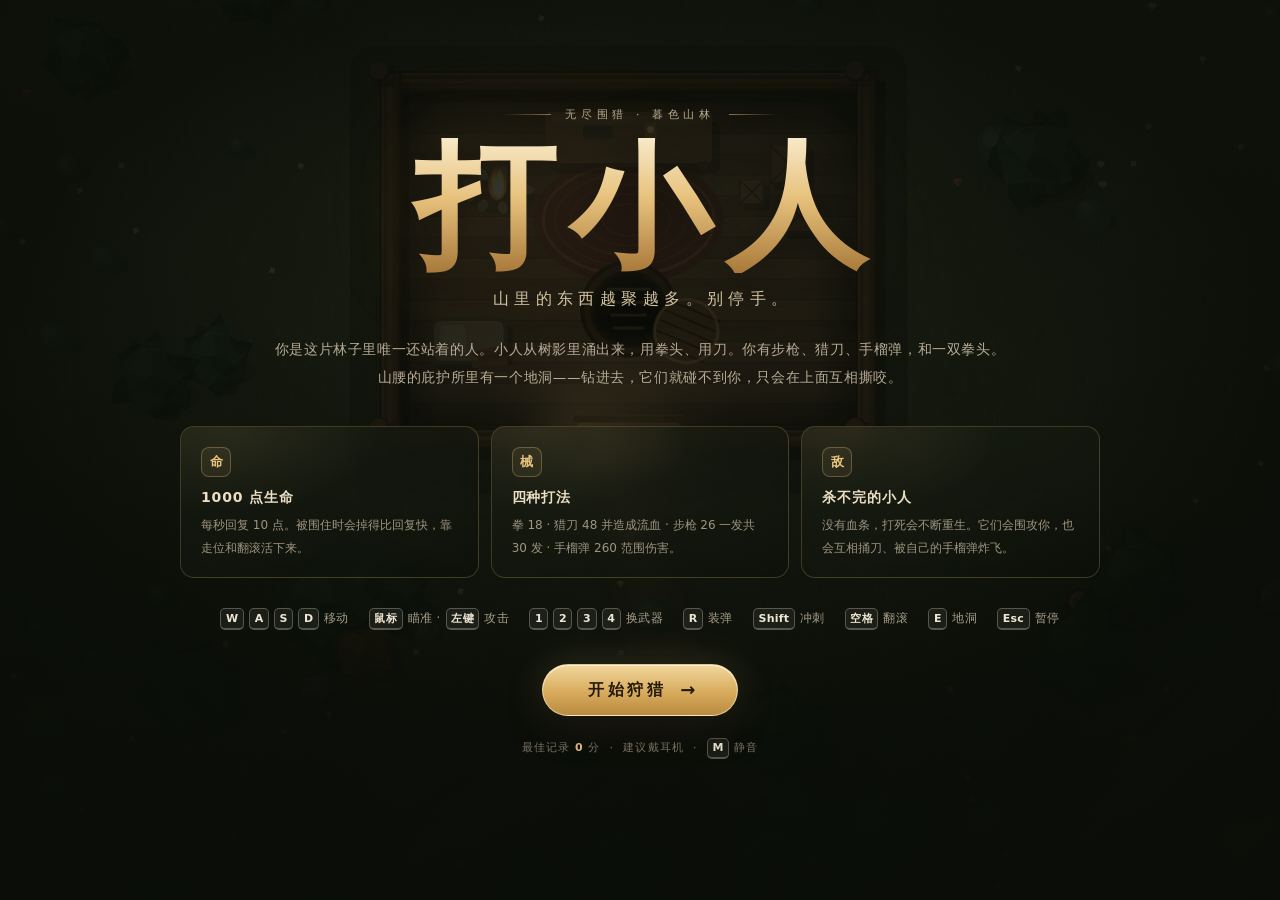
==== index.html @ f86cc83e "打小人 · 暮色山林：单文件无尽生存小游戏" ====
<!DOCTYPE html>
<html lang="zh-CN">
<head>
<meta charset="utf-8">
<meta name="viewport" content="width=device-width, initial-scale=1, maximum-scale=1, user-scalable=no, viewport-fit=cover">
<meta name="theme-color" content="#0c0f09">
<meta name="description" content="无尽围猎小游戏：在暮色山林里用拳头、猎刀、步枪和手榴弹打退不断重生的小人，躲进庇护所地洞避开攻击。">
<link rel="icon" href="data:image/svg+xml,%3Csvg xmlns='http://www.w3.org/2000/svg' viewBox='0 0 64 64'%3E%3Crect width='64' height='64' rx='14' fill='%230d100b'/%3E%3Ctext x='32' y='46' font-size='40' text-anchor='middle' fill='%23e7c27d' font-family='serif'%3E打%3C/text%3E%3C/svg%3E">
<title>打小人 · 暮色山林</title>
<style>
:root {
  --ink: #efe6d3;
  --muted: #a89f8a;
  --gold: #e7c27d;
  --gold-deep: #b78d45;
  --red: #e0573f;
  --green: #9dbf76;
  --panel: rgba(13, 17, 10, .62);
  --panel-solid: rgba(15, 19, 12, .94);
  --line: rgba(231, 194, 125, .22);
  --line-soft: rgba(231, 194, 125, .11);
  --font: "PingFang SC", "Hiragino Sans GB", "Microsoft YaHei", system-ui, -apple-system, sans-serif;
  --serif: "Songti SC", "STSong", "Noto Serif SC", "SimSun", serif;
}

* { box-sizing: border-box; }

html, body {
  margin: 0;
  padding: 0;
  width: 100%;
  height: 100%;
  overflow: hidden;
  background: #0b0e08;
  color: var(--ink);
  font-family: var(--font);
  -webkit-font-smoothing: antialiased;
  user-select: none;
  -webkit-user-select: none;
  touch-action: none;
}

#game { position: fixed; inset: 0; }

#cv {
  position: absolute;
  inset: 0;
  display: block;
  width: 100%;
  height: 100%;
  cursor: none;
  background: #20281a;
}

.hidden { display: none !important; }

kbd {
  display: inline-block;
  min-width: 1.55em;
  padding: .1em .42em;
  border: 1px solid rgba(239, 230, 211, .28);
  border-bottom-width: 2px;
  border-radius: 5px;
  background: rgba(255, 255, 255, .06);
  color: #efe6d3;
  font: 600 11px/1.45 var(--font);
  text-align: center;
  letter-spacing: .02em;
}

/* ============================== HUD ============================== */
#hud {
  position: fixed;
  inset: 0;
  z-index: 10;
  pointer-events: none;
  font-variant-numeric: tabular-nums;
}

.panel {
  position: absolute;
  background: linear-gradient(160deg, rgba(23, 28, 18, .82), rgba(10, 13, 8, .66));
  border: 1px solid var(--line);
  border-radius: 14px;
  box-shadow: 0 10px 34px rgba(0, 0, 0, .38), inset 0 1px 0 rgba(255, 255, 255, .05);
  backdrop-filter: blur(9px);
  -webkit-backdrop-filter: blur(9px);
}

#hud-left {
  left: 22px;
  top: 20px;
  width: min(390px, 38vw);
  padding: 14px 16px 12px;
}

.hp-row { display: flex; align-items: center; gap: 10px; }

.hp-mark {
  flex: none;
  width: 26px;
  height: 26px;
  display: grid;
  place-items: center;
  border-radius: 8px;
  font: 700 13px/1 var(--serif);
  color: #f4c9b6;
  background: rgba(224, 87, 63, .16);
  border: 1px solid rgba(224, 87, 63, .35);
}

.hp-bar {
  position: relative;
  flex: 1;
  height: 17px;
  border-radius: 4px;
  overflow: hidden;
  background: rgba(0, 0, 0, .5);
  box-shadow: inset 0 2px 5px rgba(0, 0, 0, .6), 0 0 0 1px rgba(255, 255, 255, .05);
}

#hp-fill {
  position: absolute;
  inset: 0;
  width: 100%;
  transform-origin: left center;
  background: linear-gradient(90deg, #b5382b 0%, #dd5a3b 45%, #ee8a54 100%);
  box-shadow: 0 0 14px rgba(232, 92, 60, .45);
  transition: width .12s linear, filter .3s;
}

#hp-fill.low { animation: lowhp 1s ease-in-out infinite; }

@keyframes lowhp {
  0%, 100% { filter: brightness(1); }
  50% { filter: brightness(1.55); }
}

.hp-bar-gloss {
  position: absolute;
  inset: 0;
  background: linear-gradient(180deg, rgba(255, 255, 255, .22), transparent 48%, rgba(0, 0, 0, .2));
  pointer-events: none;
}

.hp-num { flex: none; min-width: 92px; text-align: right; letter-spacing: .02em; }
.hp-num b { font-size: 21px; font-weight: 800; color: #f7ecdb; }
.hp-num i { font-style: normal; font-size: 12px; color: var(--muted); margin-left: 1px; }

.stam-row { display: flex; align-items: center; gap: 10px; margin-top: 9px; padding-left: 36px; }

.stam-bar {
  flex: 1;
  height: 4px;
  border-radius: 3px;
  background: rgba(0, 0, 0, .45);
  overflow: hidden;
}
#stam-fill {
  height: 100%;
  width: 100%;
  background: linear-gradient(90deg, #9b7a3c, #e0bd6b);
  border-radius: 3px;
}

.regen { font-size: 10.5px; color: var(--green); letter-spacing: .04em; opacity: .85; }

#hud-right {
  right: 22px;
  top: 20px;
  display: grid;
  grid-template-columns: repeat(2, minmax(74px, auto));
  gap: 4px 18px;
  padding: 12px 16px;
  text-align: right;
}

.stat { display: flex; align-items: baseline; justify-content: flex-end; gap: 8px; }
.stat span { font-size: 10.5px; color: var(--muted); letter-spacing: .12em; }
.stat b { font-size: 16px; font-weight: 700; color: #f2e6ce; }
.stat.best b { color: var(--gold); font-size: 14px; }

#compass {
  position: absolute;
  top: 18px;
  left: 50%;
  transform: translateX(-50%);
  display: flex;
  align-items: center;
  gap: 9px;
  padding: 7px 14px 7px 10px;
  border-radius: 999px;
  background: rgba(12, 16, 9, .55);
  border: 1px solid var(--line-soft);
  color: #d8ccb4;
  font-size: 11px;
  letter-spacing: .1em;
  backdrop-filter: blur(6px);
  transition: opacity .5s;
}
#compass.fade { opacity: 0; }
#compass-arrow {
  display: inline-block;
  color: var(--gold);
  font-size: 15px;
  line-height: 1;
  transform-origin: 50% 50%;
  filter: drop-shadow(0 0 6px rgba(231, 194, 125, .55));
}
#compass b { color: #f2e6ce; font-weight: 600; }

#combo {
  position: absolute;
  top: 16%;
  left: 50%;
  transform: translateX(-50%);
  display: flex;
  align-items: baseline;
  gap: 7px;
  text-shadow: 0 3px 18px rgba(0, 0, 0, .8);
  animation: comboIn .18s ease-out;
}
#combo b {
  font: 900 40px/1 var(--serif);
  color: #f6d491;
  letter-spacing: .01em;
  text-shadow: 0 0 26px rgba(231, 194, 125, .55), 0 2px 0 rgba(0, 0, 0, .35);
}
#combo span { font-size: 11px; letter-spacing: .3em; color: #e7d8b9; }
@keyframes comboIn { from { transform: translate(-50%, 8px) scale(.85); opacity: 0; } }

#toast {
  position: absolute;
  left: 50%;
  top: 25%;
  transform: translate(-50%, 6px);
  max-width: min(560px, 82vw);
  padding: 9px 20px;
  border-radius: 999px;
  background: rgba(12, 16, 9, .76);
  border: 1px solid var(--line);
  color: #efe1c6;
  font-size: 12.5px;
  letter-spacing: .08em;
  text-align: center;
  opacity: 0;
  transition: opacity .25s, transform .25s;
  backdrop-filter: blur(8px);
  white-space: nowrap;
  overflow: hidden;
  text-overflow: ellipsis;
}
#toast.show { opacity: 1; transform: translate(-50%, 0); }

#weapon-bar {
  position: absolute;
  left: 50%;
  bottom: 20px;
  transform: translateX(-50%);
  display: flex;
  gap: 9px;
  padding: 8px;
  border-radius: 16px;
  background: linear-gradient(160deg, rgba(23, 28, 18, .78), rgba(10, 13, 8, .64));
  border: 1px solid var(--line);
  box-shadow: 0 12px 40px rgba(0, 0, 0, .42);
  backdrop-filter: blur(10px);
}

.wcard {
  position: relative;
  width: 96px;
  padding: 9px 8px 8px;
  border-radius: 11px;
  border: 1px solid transparent;
  background: rgba(255, 255, 255, .025);
  display: grid;
  grid-template-columns: 30px 1fr;
  grid-template-rows: auto auto;
  gap: 1px 7px;
  transition: background .15s, border-color .15s, transform .15s;
  overflow: hidden;
}

.wcard.active {
  border-color: rgba(231, 194, 125, .62);
  background: linear-gradient(150deg, rgba(231, 194, 125, .16), rgba(231, 194, 125, .04));
  box-shadow: 0 0 0 1px rgba(231, 194, 125, .1), 0 6px 20px rgba(0, 0, 0, .3), inset 0 0 24px rgba(231, 194, 125, .06);
  transform: translateY(-2px);
}

.wcard.empty { opacity: .45; }

.wkey {
  position: absolute;
  top: 5px;
  right: 6px;
  font-size: 9px;
  color: var(--muted);
  opacity: .85;
}

.wicon {
  grid-row: span 2;
  align-self: center;
  width: 30px;
  height: 30px;
  display: grid;
  place-items: center;
  border-radius: 8px;
  font: 700 15px/1 var(--serif);
  color: #cfc0a3;
  background: rgba(0, 0, 0, .28);
  border: 1px solid rgba(255, 255, 255, .07);
}
.wcard.active .wicon {
  color: #f4d9a2;
  border-color: rgba(231, 194, 125, .4);
  background: rgba(231, 194, 125, .1);
  box-shadow: 0 0 18px rgba(231, 194, 125, .15);
}

.wname { font-size: 11.5px; color: #d9cdb5; letter-spacing: .05em; align-self: end; }
.wammo { font-size: 10px; color: #8d8574; letter-spacing: .03em; align-self: start; }
.wammo b { color: #e9dcc2; font-size: 11px; font-weight: 600; }
.wcard.active .wammo { color: var(--gold); }

.reload-line {
  position: absolute;
  left: 0;
  bottom: 0;
  height: 2px;
  width: 0%;
  background: linear-gradient(90deg, #d8ad63, #f4dda9);
  box-shadow: 0 0 8px rgba(231, 194, 125, .6);
}

#map-box {
  position: absolute;
  right: 22px;
  bottom: 22px;
  width: 176px;
  padding: 7px;
  border-radius: 15px;
  background: linear-gradient(160deg, rgba(23, 28, 18, .8), rgba(10, 13, 8, .68));
  border: 1px solid var(--line);
  box-shadow: 0 12px 36px rgba(0, 0, 0, .4);
  backdrop-filter: blur(9px);
}
#mini { display: block; width: 100%; height: auto; border-radius: 10px; }
.map-label {
  margin-top: 5px;
  text-align: center;
  font-size: 9px;
  letter-spacing: .28em;
  color: #8f8674;
}

#hint {
  position: absolute;
  left: 50%;
  bottom: 118px;
  transform: translateX(-50%);
  display: flex;
  align-items: center;
  gap: 8px;
  padding: 8px 15px;
  border-radius: 999px;
  background: rgba(12, 16, 9, .72);
  border: 1px solid rgba(231, 194, 125, .35);
  color: #f0e0c0;
  font-size: 12px;
  letter-spacing: .08em;
  box-shadow: 0 0 24px rgba(231, 194, 125, .12);
  animation: hintPulse 2.2s ease-in-out infinite;
}
@keyframes hintPulse {
  0%, 100% { box-shadow: 0 0 18px rgba(231, 194, 125, .08); }
  50% { box-shadow: 0 0 30px rgba(231, 194, 125, .22); }
}

#hidden-note {
  position: absolute;
  left: 50%;
  top: 88px;
  transform: translateX(-50%);
  display: flex;
  align-items: center;
  gap: 13px;
  padding: 11px 18px 11px 12px;
  border-radius: 14px;
  background: rgba(10, 13, 8, .86);
  border: 1px solid rgba(231, 194, 125, .3);
  box-shadow: 0 18px 50px rgba(0, 0, 0, .5);
  backdrop-filter: blur(10px);
  animation: fadeUp .3s ease-out;
}
@keyframes fadeUp { from { opacity: 0; transform: translate(-50%, -6px); } }
.hn-icon {
  width: 38px;
  height: 38px;
  display: grid;
  place-items: center;
  border-radius: 10px;
  font: 700 16px/1 var(--serif);
  color: #e8cf9f;
  background: rgba(231, 194, 125, .1);
  border: 1px solid rgba(231, 194, 125, .25);
}
.hn-text { display: flex; flex-direction: column; gap: 3px; }
.hn-text b { font-size: 12.5px; font-weight: 600; letter-spacing: .08em; color: #f3e5c9; }
.hn-text span { font-size: 10.5px; color: #a89f8a; letter-spacing: .04em; }
.hn-key { margin-left: 10px; font-size: 11px; color: #c6b99f; white-space: nowrap; }

#touch-ui { position: absolute; inset: 0; display: none; }
body.touch #touch-ui { display: block; }

.tbtn {
  position: absolute;
  pointer-events: auto;
  width: 56px;
  height: 56px;
  border-radius: 50%;
  border: 1px solid rgba(231, 194, 125, .38);
  background: rgba(12, 16, 9, .66);
  color: #eedfbe;
  font: 600 15px/1 var(--font);
  backdrop-filter: blur(6px);
  -webkit-tap-highlight-color: transparent;
}
.tbtn:active { background: rgba(231, 194, 125, .22); }
#tb-switch { right: 92px; bottom: 130px; }
#tb-pause.tiny { width: 42px; height: 42px; font-size: 13px; left: 16px; top: 104px; }
#tb-nade { right: 22px; bottom: 130px; }
#tb-reload { right: 92px; bottom: 200px; }
#tb-hole { right: 22px; bottom: 200px; border-color: rgba(157, 191, 118, .55); color: #cfe2b2; }

/* ============================== 全屏界面 ============================== */
.screen {
  position: fixed;
  inset: 0;
  z-index: 40;
  display: flex;
  justify-content: center;
  align-items: flex-start;
  overflow-y: auto;
  padding: clamp(22px, 5vh, 64px) 20px;
  background:
    radial-gradient(ellipse 70% 55% at 50% 38%, rgba(9, 12, 7, .34), rgba(9, 12, 7, .86) 78%),
    linear-gradient(180deg, rgba(9, 12, 7, .55), rgba(9, 12, 7, .88));
  animation: screenIn .4s ease-out;
}
@keyframes screenIn { from { opacity: 0; } }

#screen-start {
  background:
    radial-gradient(ellipse 65% 55% at 50% 42%, rgba(9, 12, 7, .18), rgba(9, 12, 7, .82) 80%),
    linear-gradient(180deg, rgba(9, 12, 7, .5), rgba(9, 12, 7, .9));
}

.screen-inner { position: relative; width: min(1060px, 94vw); margin: auto; text-align: center; padding: 8px 0 42px; }

.eyebrow {
  display: flex;
  align-items: center;
  justify-content: center;
  gap: 14px;
  font-size: 11px;
  letter-spacing: .42em;
  color: #bcae92;
  text-transform: uppercase;
  margin-bottom: 16px;
}
.eyebrow span { display: block; width: 48px; height: 1px; background: linear-gradient(90deg, transparent, rgba(231, 194, 125, .55)); }
.eyebrow span:last-child { background: linear-gradient(90deg, rgba(231, 194, 125, .55), transparent); }
.eyebrow.red { color: #d99a86; }
.eyebrow.red span { background: linear-gradient(90deg, transparent, rgba(224, 87, 63, .55)); }
.eyebrow.red span:last-child { background: linear-gradient(90deg, rgba(224, 87, 63, .55), transparent); }

.title {
  margin: 0;
  font-family: var(--serif);
  font-size: clamp(74px, 11vw, 142px);
  font-weight: 900;
  line-height: .96;
  letter-spacing: .1em;
  text-indent: .1em;
  background: linear-gradient(180deg, #f8e9c7 0%, #e7c27d 44%, #a8793a 100%);
  -webkit-background-clip: text;
  background-clip: text;
  color: transparent;
  filter: drop-shadow(0 6px 26px rgba(0, 0, 0, .6)) drop-shadow(0 0 46px rgba(231, 194, 125, .12));
}

.tagline {
  margin: 16px 0 0;
  font-size: clamp(13px, 1.4vw, 16px);
  letter-spacing: .34em;
  color: #d9c9a8;
  text-indent: .34em;
}

.brief {
  max-width: 760px;
  margin: 26px auto 0;
  font-size: 13.5px;
  line-height: 2.05;
  letter-spacing: .045em;
  color: #b7ac96;
}

.info-grid {
  display: grid;
  grid-template-columns: repeat(3, 1fr);
  gap: 12px;
  margin: 34px auto 0;
  max-width: 920px;
}

.info-card {
  position: relative;
  text-align: left;
  padding: 20px 20px 18px;
  border-radius: 14px;
  border: 1px solid var(--line);
  background: linear-gradient(160deg, rgba(28, 33, 22, .62), rgba(12, 15, 9, .42));
  backdrop-filter: blur(8px);
  overflow: hidden;
}
.info-card::after {
  content: "";
  position: absolute;
  inset: 0;
  background: radial-gradient(220px 120px at 15% 0%, rgba(231, 194, 125, .09), transparent 70%);
  pointer-events: none;
}
.ic-key {
  width: 30px;
  height: 30px;
  display: grid;
  place-items: center;
  margin-bottom: 12px;
  border-radius: 8px;
  border: 1px solid rgba(231, 194, 125, .3);
  color: var(--gold);
  font: 700 13px/1 var(--serif);
  background: rgba(231, 194, 125, .07);
}
.info-card h3 { margin: 0 0 7px; font-size: 14px; font-weight: 600; letter-spacing: .06em; color: #ebdfc6; }
.info-card p { margin: 0; font-size: 12px; line-height: 1.9; color: #9e9581; }

.keys {
  display: flex;
  flex-wrap: wrap;
  justify-content: center;
  gap: 10px 20px;
  max-width: 880px;
  margin: 30px auto 0;
  font-size: 11.5px;
  color: #a99f8b;
  letter-spacing: .04em;
}
.keys span { display: inline-flex; align-items: center; gap: 5px; }
.keys.centered { margin-top: 26px; }

.big-btn {
  pointer-events: auto;
  position: relative;
  display: inline-flex;
  align-items: center;
  justify-content: center;
  gap: 14px;
  margin-top: 34px;
  padding: 16px 42px;
  border: 1px solid rgba(255, 239, 197, .6);
  border-radius: 999px;
  background: linear-gradient(180deg, #f2d79e, #d8ab5c 55%, #b98a40);
  color: #241a0b;
  font: 700 16px/1 var(--font);
  letter-spacing: .22em;
  text-indent: .22em;
  cursor: pointer;
  box-shadow: 0 12px 34px rgba(0, 0, 0, .45), 0 0 40px rgba(231, 194, 125, .2), inset 0 1px 0 rgba(255, 255, 255, .55);
  transition: transform .16s ease, box-shadow .16s ease, filter .16s;
}
.big-btn:hover { transform: translateY(-2px); filter: brightness(1.05); box-shadow: 0 18px 44px rgba(0, 0, 0, .5), 0 0 56px rgba(231, 194, 125, .3), inset 0 1px 0 rgba(255, 255, 255, .6); }
.big-btn:active { transform: translateY(0); }
.big-btn .arrow { font-size: 18px; letter-spacing: 0; text-indent: 0; transition: transform .16s; }
.big-btn:hover .arrow { transform: translateX(4px); }

.ghost-btn {
  pointer-events: auto;
  margin-top: 34px;
  padding: 15px 30px;
  border-radius: 999px;
  border: 1px solid var(--line);
  background: rgba(255, 255, 255, .03);
  color: #cfc2a7;
  font: 500 13.5px/1 var(--font);
  letter-spacing: .2em;
  text-indent: .2em;
  cursor: pointer;
  transition: background .16s, border-color .16s, color .16s;
}
.ghost-btn:hover { background: rgba(231, 194, 125, .09); border-color: rgba(231, 194, 125, .4); color: #f0e2c4; }

.start-foot { margin-top: 22px; font-size: 11px; color: #7e7666; letter-spacing: .1em; }
.start-foot b { color: var(--gold); font-weight: 600; }

.btn-row { display: flex; justify-content: center; align-items: center; gap: 18px; flex-wrap: wrap; }
.btn-row .big-btn, .btn-row .ghost-btn { margin-top: 30px; }

.sub-title {
  margin: 0;
  font-family: var(--serif);
  font-size: clamp(38px, 5vw, 62px);
  font-weight: 900;
  letter-spacing: .14em;
  text-indent: .14em;
  color: #f0dfbe;
  text-shadow: 0 8px 40px rgba(0, 0, 0, .6);
}

.pause-stats, .death-stats {
  display: flex;
  justify-content: center;
  gap: 12px;
  flex-wrap: wrap;
  margin: 34px auto 0;
  max-width: 860px;
}
.pause-stats > div, .death-stats > div {
  min-width: 150px;
  padding: 16px 22px;
  border: 1px solid var(--line);
  border-radius: 13px;
  background: rgba(13, 17, 10, .55);
  backdrop-filter: blur(8px);
  display: flex;
  flex-direction: column;
  gap: 6px;
  align-items: center;
}
.pause-stats span, .death-stats span { font-size: 10.5px; letter-spacing: .18em; color: #928974; }
.pause-stats b, .death-stats b { font-size: 30px; font-weight: 800; color: #f2e6cf; font-variant-numeric: tabular-nums; }
.death-stats b { color: #e9c7a0; }

.death-note {
  margin: 26px auto 0;
  font-size: 12.5px;
  color: #9d9480;
  letter-spacing: .1em;
}

#screen-pause .screen-inner, #screen-dead .screen-inner { max-width: 900px; }

#screen-dead {
  background:
    radial-gradient(ellipse 70% 55% at 50% 45%, rgba(30, 8, 5, .44), rgba(7, 7, 5, .93) 78%),
    linear-gradient(180deg, rgba(10, 8, 6, .7), rgba(6, 6, 4, .96));
}
#screen-dead .eyebrow { color: #c98d7a; }
#screen-dead .sub-title { color: #e7c8b2; }

#err {
  display: none;
  position: fixed;
  left: 10px;
  bottom: 10px;
  z-index: 999;
  max-width: 90vw;
  padding: 8px 12px;
  border-radius: 8px;
  background: rgba(120, 20, 10, .92);
  color: #fff;
  font: 12px/1.5 monospace;
  white-space: pre-wrap;
}

/* ============================== 响应式 ============================== */
@media (max-width: 900px) {
  .info-grid { grid-template-columns: 1fr; max-width: 560px; }
  .info-card { padding: 16px 18px; }
  .ic-key { float: left; margin: 0 12px 4px 0; }
  .brief { font-size: 12.5px; line-height: 1.95; }
  .keys { gap: 8px 14px; }
  .screen-inner { padding-bottom: 30px; }
  #hud-left { width: 260px; left: 12px; top: 12px; padding: 10px 12px; }
  .hp-num b { font-size: 17px; }
  .hp-num { min-width: 78px; }
  #hud-right { right: 12px; top: 12px; padding: 9px 12px; gap: 2px 12px; }
  .stat b { font-size: 13px; }
  #compass { top: 74px; }
  #map-box { width: 132px; right: 12px; bottom: 12px; }
  #weapon-bar { bottom: 12px; gap: 6px; padding: 6px; }
  .wcard { width: 78px; padding: 7px 6px; grid-template-columns: 24px 1fr; }
  .wicon { width: 24px; height: 24px; font-size: 12px; }
  .wname { font-size: 10px; }
  .wammo { font-size: 9px; }
  #hint { bottom: 96px; }
}

@media (max-width: 620px) {
  .title { letter-spacing: .06em; text-indent: .06em; }
  .brief br { display: none; }
  .keys span:nth-child(n+5) { display: none; }
  .screen { padding: 26px 14px; }
  .hp-mark { display: none; }
  .stam-row { padding-left: 0; }
  #hud-left { width: min(220px, 51vw); }
  #hud-right { grid-template-columns: repeat(2, auto); }
  .stat span { font-size: 9px; letter-spacing: .04em; }
  .stat b { font-size: 12px; }
  #compass { top: 70px; font-size: 10px; }
  #map-box { width: 104px; padding: 5px; }
  .map-label { font-size: 8px; letter-spacing: .12em; }
  #weapon-bar { width: calc(100vw - 20px); justify-content: space-between; }
  .wcard { width: auto; flex: 1; grid-template-columns: 1fr; text-align: center; gap: 0; padding: 6px 2px; }
  .wicon { display: none; }
  .wkey { position: static; font-size: 8px; opacity: .6; }
  .wname { font-size: 10px; }
  .wammo { font-size: 9px; }
  #hint { bottom: 90px; font-size: 11px; }
  #hidden-note { top: 76px; max-width: calc(100vw - 24px); }
  .hn-text span { display: none; }
  .pause-stats > div, .death-stats > div { min-width: 112px; padding: 12px 14px; }
  .pause-stats b, .death-stats b { font-size: 22px; }
  body.touch #map-box { display: none; }
  body.touch #hint { display: none !important; }
  .big-btn { padding: 14px 30px; font-size: 14px; }
  .start-foot { font-size: 10px; }
}

body.touch #weapon-bar { bottom: 14px; }
body.touch #compass { top: 12px; }

@media (prefers-reduced-motion: reduce) {
  * { animation-duration: .001ms !important; transition-duration: .001ms !important; }
}


/* ============================== 触屏版 ============================== */
.touch-only { display: none !important; }
body.touch .touch-only { display: flex !important; }
body.touch .desktop-only { display: none !important; }
body.touch #map-box { display: none !important; }
body.touch #compass { top: 80px; }
body.touch .wkey { display: none; }

@media (max-height: 620px) {
  .screen { padding: 10px 18px; }
  .screen-inner { padding-bottom: 12px; }
  .eyebrow { margin-bottom: 6px; font-size: 9px; }
  .title { font-size: clamp(44px, 13vh, 82px); }
  .tagline { margin-top: 6px; font-size: 12px; letter-spacing: .24em; }
  .brief { display: none; }
  .info-grid { display: none; }
  .keys { margin-top: 12px; font-size: 10.5px; gap: 6px 14px; }
  .keys.centered { margin-top: 12px; }
  .big-btn { margin-top: 14px; padding: 12px 32px; font-size: 14px; }
  .ghost-btn { margin-top: 14px; padding: 11px 24px; font-size: 12px; }
  .start-foot { margin-top: 10px; font-size: 10px; }
  .sub-title { font-size: clamp(30px, 8vh, 46px); }
  .pause-stats, .death-stats { margin-top: 16px; }
  .pause-stats > div, .death-stats > div { padding: 9px 14px; min-width: 108px; }
  .pause-stats b, .death-stats b { font-size: 20px; }
  .death-note { margin-top: 12px; font-size: 11px; }
  .btn-row .big-btn, .btn-row .ghost-btn { margin-top: 14px; }
  #hud-left { width: 244px; left: 10px; top: 10px; padding: 8px 11px; }
  .hp-num b { font-size: 16px; }
  .hp-num { min-width: 70px; }
  .hp-mark { width: 22px; height: 22px; font-size: 11px; }
  .hp-bar { height: 14px; }
  .stam-row { margin-top: 6px; padding-left: 32px; }
  .regen { font-size: 9.5px; }
  #hud-right { right: 10px; top: 10px; padding: 7px 10px; gap: 1px 12px; }
  .stat span { font-size: 9px; }
  .stat b { font-size: 12px; }
  .stat.best b { font-size: 11px; }
  #compass { font-size: 10px; padding: 5px 11px 5px 8px; }
  #weapon-bar { bottom: 8px; padding: 5px; gap: 5px; border-radius: 13px; }
  .wcard { width: 80px; padding: 6px 5px; grid-template-columns: 23px 1fr; gap: 0 5px; }
  .wicon { width: 23px; height: 23px; font-size: 11px; }
  .wname { font-size: 10px; }
  .wammo { font-size: 9px; }
  .wkey { font-size: 8px; top: 3px; right: 4px; }
  .tbtn { width: 48px; height: 48px; font-size: 13px; }
  #tb-switch { right: 78px; bottom: 102px; }
  #tb-nade { right: 18px; bottom: 102px; }
  #tb-reload { right: 78px; bottom: 162px; }
  #tb-hole { right: 18px; bottom: 162px; }
  #tb-pause.tiny { width: 36px; height: 36px; left: 10px; top: 84px; font-size: 11px; }
  #hint { display: none !important; }
  #hidden-note { top: auto; bottom: 178px; padding: 8px 14px 8px 9px; }
  .hn-icon { width: 30px; height: 30px; font-size: 13px; }
  #toast { top: 17%; font-size: 11.5px; padding: 7px 15px; }
  #combo { top: 13%; }
  #combo b { font-size: 30px; }
}


@media (max-width: 370px) {
  #hud-left { width: 49vw; padding: 8px 9px; }
  .hp-num { min-width: 56px; }
  .hp-num b { font-size: 14px; }
  .hp-num i { font-size: 10px; }
  #hud-right { padding: 6px 8px; gap: 0 7px; right: 8px; }
  .stat { gap: 4px; }
  .stat span { font-size: 8px; letter-spacing: 0; }
  .stat b { font-size: 11px; }
  #tb-switch { right: 70px; }
  #tb-nade { right: 14px; }
  #tb-reload { right: 70px; }
  #tb-hole { right: 14px; }
  .wcard { padding: 5px 2px; }
}


body.touch #hidden-note {
  top: 86px;
  bottom: auto;
  width: max-content;
  max-width: min(320px, calc(100vw - 100px));
  padding: 7px 12px 7px 8px;
  gap: 8px;
}
body.touch #hidden-note .hn-icon { width: 28px; height: 28px; font-size: 12px; }
body.touch #hidden-note .hn-text b { font-size: 11.5px; letter-spacing: .02em; white-space: normal; }
body.touch #hidden-note .hn-text span { display: none; }
body.touch #hidden-note .hn-key { margin-left: 2px; font-size: 10px; white-space: nowrap; }
body.touch #tb-hole { animation: holePulse 1.7s ease-in-out infinite; }
@keyframes holePulse {
  0%, 100% { box-shadow: 0 0 0 0 rgba(157, 191, 118, 0); }
  50% { box-shadow: 0 0 18px 2px rgba(157, 191, 118, .22); }
}

</style>
</head>
<body>
<div id="game">
  <canvas id="cv"></canvas>

  <!-- ================= HUD ================= -->
  <div id="hud" class="hidden">
    <div id="hud-left" class="panel">
      <div class="hp-row">
        <span class="hp-mark">命</span>
        <div class="hp-bar"><div id="hp-fill"></div><div class="hp-bar-gloss"></div></div>
        <div class="hp-num"><b id="hp-now">1000</b><i>/1000</i></div>
      </div>
      <div class="stam-row">
        <div class="stam-bar"><div id="stam-fill"></div></div>
        <span class="regen">+10 / 秒</span>
      </div>
    </div>

    <div id="hud-right" class="panel">
      <div class="stat"><span>击杀</span><b id="kills">0</b></div>
      <div class="stat"><span>得分</span><b id="score">0</b></div>
      <div class="stat"><span>存活</span><b id="clock">00:00</b></div>
      <div class="stat best"><span>最佳</span><b id="best">0</b></div>
    </div>

    <div id="compass">
      <div id="compass-arrow">➤</div>
      <div class="compass-txt">庇护所 · <b id="compass-dist">0</b> m</div>
    </div>

    <div id="combo" class="hidden"><b id="combo-x">×2</b><span>连杀</span></div>
    <div id="toast"></div>

    <div id="weapon-bar">
      <div class="wcard" data-w="fist">
        <span class="wkey">1</span>
        <span class="wicon">拳</span>
        <span class="wname">拳头</span>
        <span class="wammo" id="ammo-fist">—</span>
      </div>
      <div class="wcard" data-w="knife">
        <span class="wkey">2</span>
        <span class="wicon">刀</span>
        <span class="wname">猎刀</span>
        <span class="wammo" id="ammo-knife">流血</span>
      </div>
      <div class="wcard active" data-w="gun">
        <span class="wkey">3</span>
        <span class="wicon">枪</span>
        <span class="wname">步枪</span>
        <span class="wammo" id="ammo-gun"><b>30</b>/∞</span>
        <span class="reload-line" id="reload-line"></span>
      </div>
      <div class="wcard" data-w="nade">
        <span class="wkey">4</span>
        <span class="wicon">雷</span>
        <span class="wname">手榴弹</span>
        <span class="wammo" id="ammo-nade">×3</span>
      </div>
    </div>

    <div id="map-box">
      <canvas id="mini" width="320" height="320"></canvas>
      <div class="map-label">暮色山林</div>
    </div>

    <div id="hint" class="hidden"><kbd>E</kbd><span>进入地洞</span></div>

    <div id="hidden-note" class="hidden">
      <div class="hn-icon">洞</div>
      <div class="hn-text"><b>你躲在地洞里</b><span>上面的小人找不到你，正在互相撕打。</span></div>
      <div class="hn-key desktop-only"><kbd>E</kbd> 爬出来</div>
      <div class="hn-key touch-only"><span>点「洞」爬出</span></div>
    </div>

    <div id="touch-ui">
      <button id="tb-pause" class="tbtn tiny">Ⅱ</button>
      <button id="tb-switch" class="tbtn">换</button>
      <button id="tb-nade" class="tbtn">雷</button>
      <button id="tb-reload" class="tbtn">弹</button>
      <button id="tb-hole" class="tbtn hidden">洞</button>
    </div>
  </div>

  <!-- ================= 开始界面 ================= -->
  <div id="screen-start" class="screen">
    <div class="screen-inner start-inner">
      <div class="eyebrow"><span></span>无尽围猎 · 暮色山林<span></span></div>
      <h1 class="title">打小人</h1>
      <p class="tagline">山里的东西越聚越多。别停手。</p>
      <p class="brief">
        你是这片林子里唯一还站着的人。小人从树影里涌出来，用拳头、用刀。你有步枪、猎刀、手榴弹，和一双拳头。<br>
        山腰的庇护所里有一个地洞——钻进去，它们就碰不到你，只会在上面互相撕咬。
      </p>

      <div class="info-grid">
        <div class="info-card">
          <div class="ic-key">命</div>
          <h3>1000 点生命</h3>
          <p>每秒回复 10 点。被围住时会掉得比回复快，靠走位和翻滚活下来。</p>
        </div>
        <div class="info-card">
          <div class="ic-key">械</div>
          <h3>四种打法</h3>
          <p>拳 18 · 猎刀 48 并造成流血 · 步枪 26 一发共 30 发 · 手榴弹 260 范围伤害。</p>
        </div>
        <div class="info-card">
          <div class="ic-key">敌</div>
          <h3>杀不完的小人</h3>
          <p>没有血条，打死会不断重生。它们会围攻你，也会互相捅刀、被自己的手榴弹炸飞。</p>
        </div>
      </div>

      <div class="keys desktop-only">
        <span><kbd>W</kbd><kbd>A</kbd><kbd>S</kbd><kbd>D</kbd> 移动</span>
        <span><kbd>鼠标</kbd> 瞄准 · <kbd>左键</kbd> 攻击</span>
        <span><kbd>1</kbd><kbd>2</kbd><kbd>3</kbd><kbd>4</kbd> 换武器</span>
        <span><kbd>R</kbd> 装弹</span>
        <span><kbd>Shift</kbd> 冲刺</span>
        <span><kbd>空格</kbd> 翻滚</span>
        <span><kbd>E</kbd> 地洞</span>
        <span><kbd>Esc</kbd> 暂停</span>
      </div>

      <div class="keys touch-only">
        <span>左半屏拖动 · 移动</span>
        <span>右半屏拖动 · 瞄准并开火</span>
        <span>右下按钮 · 换武器 / 手雷 / 装弹 / 地洞</span>
      </div>

      <button id="btn-start" class="big-btn">开始狩猎<span class="arrow">→</span></button>
      <div class="start-foot">最佳记录 <b id="best-menu">0</b> 分 &nbsp;·&nbsp; 建议戴耳机 &nbsp;·&nbsp; <kbd>M</kbd> 静音</div>
    </div>
  </div>

  <!-- ================= 暂停界面 ================= -->
  <div id="screen-pause" class="screen hidden">
    <div class="screen-inner pause-inner">
      <div class="eyebrow"><span></span>暂歇<span></span></div>
      <h2 class="sub-title">山风停了</h2>
      <p class="tagline">它们还在外面。</p>
      <div class="pause-stats">
        <div><span>击杀</span><b id="pause-kills">0</b></div>
        <div><span>得分</span><b id="pause-score">0</b></div>
        <div><span>存活</span><b id="pause-time">00:00</b></div>
      </div>
      <div class="keys centered desktop-only">
        <span><kbd>WASD</kbd> 移动</span>
        <span><kbd>左键</kbd> 攻击</span>
        <span><kbd>1</kbd>-<kbd>4</kbd> 武器</span>
        <span><kbd>R</kbd> 装弹</span>
        <span><kbd>Shift</kbd> 冲刺</span>
        <span><kbd>空格</kbd> 翻滚</span>
        <span><kbd>E</kbd> 地洞</span>
      </div>
      <div class="keys centered touch-only">
        <span>左半屏拖动 · 移动</span>
        <span>右半屏拖动 · 瞄准并开火</span>
      </div>
      <div class="btn-row">
        <button id="btn-resume" class="big-btn">继续<span class="arrow">→</span></button>
        <button id="btn-quit" class="ghost-btn">回到山顶</button>
      </div>
    </div>
  </div>

  <!-- ================= 死亡界面 ================= -->
  <div id="screen-dead" class="screen hidden">
    <div class="screen-inner dead-inner">
      <div class="eyebrow red"><span></span>你倒下了<span></span></div>
      <h2 class="sub-title">山里的东西围了上来</h2>
      <div class="death-stats">
        <div><span>击杀小人</span><b id="dead-kills">0</b></div>
        <div><span>存活时间</span><b id="dead-time">00:00</b></div>
        <div><span>最终得分</span><b id="dead-score">0</b></div>
        <div><span>它们自相残杀</span><b id="dead-infight">0</b></div>
      </div>
      <div class="death-note" id="dead-note">下一次，记得早点回地洞。</div>
      <div class="btn-row">
        <button id="btn-retry" class="big-btn">再来一局<span class="arrow">→</span></button>
        <button id="btn-menu" class="ghost-btn">回到山顶</button>
      </div>
    </div>
  </div>

  <div id="err"></div>
</div>
<script>
'use strict';
(() => {
  /* =====================================================================
     打小人 · 暮色山林
     单文件 Canvas 生存射击 —— 无限刷怪 / 地洞庇护 / 小人内讧
     ===================================================================== */

  // ---------------------------------------------------------------- utils
  const TAU = Math.PI * 2;
  const clamp = (v, a, b) => (v < a ? a : v > b ? b : v);
  const lerp = (a, b, t) => a + (b - a) * t;

  function rnd(a, b) {
    if (b === undefined) { b = a; a = 0; }
    return a + Math.random() * (b - a);
  }
  function rndInt(a, b) { return Math.floor(rnd(a, b + 1)); }
  function pick(arr) { return arr[(Math.random() * arr.length) | 0]; }
  function chance(p) { return Math.random() < p; }
  function dist(ax, ay, bx, by) { return Math.hypot(bx - ax, by - ay); }
  function dist2(ax, ay, bx, by) { const dx = bx - ax, dy = by - ay; return dx * dx + dy * dy; }
  function clampLen(x, y, max) {
    const l = Math.hypot(x, y);
    if (l <= max || l === 0) return [x, y];
    return [x / l * max, y / l * max];
  }
  function hash2(x, y) {
    let h = Math.imul(x | 0, 374761393) + Math.imul(y | 0, 668265263);
    h = Math.imul(h ^ (h >>> 13), 1274126177);
    return ((h ^ (h >>> 16)) >>> 0) / 4294967296;
  }
  function fmtTime(s) {
    s = Math.max(0, s);
    return String(Math.floor(s / 60)).padStart(2, '0') + ':' + String(Math.floor(s % 60)).padStart(2, '0');
  }
  const $ = sel => document.querySelector(sel);
  const $$ = sel => Array.from(document.querySelectorAll(sel));

  function angleDiff(a, b) {
    let d = (b - a + Math.PI) % TAU;
    if (d < 0) d += TAU;
    return d - Math.PI;
  }
  function angleLerp(a, b, t) { return a + angleDiff(a, b) * t; }

  // ---------------------------------------------------------------- canvas
  const cv = $('#cv');
  const ctx = cv.getContext('2d', { alpha: false });
  let W = 1280, H = 800, DPR = 1, zoom = 1;

  function resize() {
    W = Math.max(320, innerWidth);
    H = Math.max(320, innerHeight);
    DPR = Math.min(devicePixelRatio || 1, 2);
    cv.width = Math.round(W * DPR);
    cv.height = Math.round(H * DPR);
    cv.style.width = W + 'px';
    cv.style.height = H + 'px';
    const coarse = matchMedia('(pointer: coarse)').matches;
    zoom = clamp(Math.min(W / 1290, H / 800), coarse ? 0.8 : 0.68, 1.14);
  }
  resize();
  addEventListener('resize', resize);

  const IS_TOUCH = matchMedia('(pointer: coarse)').matches;
  if (IS_TOUCH) document.body.classList.add('touch');

  // ---------------------------------------------------------------- audio
  const SFX = {
    ac: null, master: null, noiseBuf: null, on: true, duckTarget: 1,
    init() {
      if (this.ac) {
        if (this.ac.state === 'suspended') this.ac.resume();
        return;
      }
      const AC = window.AudioContext || window.webkitAudioContext;
      if (!AC) return;
      const ac = new AC();
      this.ac = ac;
      const master = ac.createGain();
      master.gain.value = 0.5;
      master.connect(ac.destination);
      this.master = master;

      const len = ac.sampleRate * 2;
      const buf = ac.createBuffer(1, len, ac.sampleRate);
      const d = buf.getChannelData(0);
      for (let i = 0; i < len; i++) d[i] = Math.random() * 2 - 1;
      this.noiseBuf = buf;

      // 山风底噪
      const wind = ac.createBufferSource();
      wind.buffer = buf;
      wind.loop = true;
      const lp = ac.createBiquadFilter();
      lp.type = 'lowpass';
      lp.frequency.value = 260;
      lp.Q.value = 0.6;
      const wg = ac.createGain();
      wg.gain.value = 0.018;
      wind.connect(lp).connect(wg).connect(master);
      wind.start();
      const lfo = ac.createOscillator();
      lfo.frequency.value = 0.07;
      const lfoGain = ac.createGain();
      lfoGain.gain.value = 0.012;
      lfo.connect(lfoGain).connect(wg.gain);
      lfo.start();
    },
    t() { return this.ac ? this.ac.currentTime : 0; },
    noise(dur, vol, f0, f1, type = 'lowpass', q = 1) {
      const ac = this.ac;
      if (!ac || !this.on) return;
      const t0 = ac.currentTime;
      const src = ac.createBufferSource();
      src.buffer = this.noiseBuf;
      const f = ac.createBiquadFilter();
      f.type = type;
      f.Q.value = q;
      f.frequency.setValueAtTime(Math.max(30, f0), t0);
      f.frequency.exponentialRampToValueAtTime(Math.max(30, f1), t0 + dur);
      const g = ac.createGain();
      g.gain.setValueAtTime(vol, t0);
      g.gain.exponentialRampToValueAtTime(0.0001, t0 + dur);
      src.connect(f).connect(g).connect(this.master);
      src.start(t0, Math.random() * 1.5);
      src.stop(t0 + dur + 0.03);
    },
    tone(f0, f1, dur, vol, type = 'sine', delay = 0) {
      const ac = this.ac;
      if (!ac || !this.on) return;
      const t0 = ac.currentTime + delay;
      const o = ac.createOscillator();
      o.type = type;
      o.frequency.setValueAtTime(Math.max(20, f0), t0);
      o.frequency.exponentialRampToValueAtTime(Math.max(20, f1), t0 + dur);
      const g = ac.createGain();
      g.gain.setValueAtTime(0.0001, t0);
      g.gain.exponentialRampToValueAtTime(vol, t0 + 0.008);
      g.gain.exponentialRampToValueAtTime(0.0001, t0 + dur);
      o.connect(g).connect(this.master);
      o.start(t0);
      o.stop(t0 + dur + 0.03);
    },
    shot() {
      this.noise(0.09, 0.22, 3200, 700, 'bandpass', 1.2);
      this.tone(150, 60, 0.1, 0.16, 'square');
    },
    knife() { this.noise(0.16, 0.11, 3600, 900, 'bandpass', 2.5); },
    punch() { this.tone(120, 48, 0.13, 0.2, 'sine'); this.noise(0.08, 0.1, 700, 180); },
    hammer() { this.noise(0.05, 0.12, 2200, 900, 'bandpass', 3); },
    explosion() {
      this.noise(1.0, 0.5, 900, 55, 'lowpass', 0.8);
      this.tone(90, 28, 0.8, 0.4, 'sine');
      this.noise(0.25, 0.25, 2600, 500, 'highpass', 0.7);
    },
    hurt() {
      this.tone(190, 70, 0.22, 0.2, 'sawtooth');
      this.noise(0.18, 0.16, 900, 200, 'lowpass');
    },
    enemyDie() { this.tone(210, 90, 0.2, 0.07, 'triangle'); },
    pickup() { this.tone(660, 660, 0.08, 0.08, 'sine'); this.tone(990, 990, 0.1, 0.07, 'sine', 0.07); },
    reload() { this.noise(0.045, 0.13, 2600, 1300, 'bandpass', 3); this.noise(0.05, 0.11, 1800, 900, 'bandpass', 3); },
    hole() { this.tone(150, 55, 0.32, 0.16, 'sine'); this.noise(0.3, 0.12, 500, 90, 'lowpass'); },
    click() { this.tone(500, 420, 0.05, 0.06, 'triangle'); },
    dry() { this.noise(0.05, 0.09, 1400, 700, 'bandpass', 4); },
    setDuck(v) {
      if (!this.ac) return;
      this.duckTarget = v;
      this.master.gain.setTargetAtTime(0.5 * (this.on ? 1 : 0) * v, this.ac.currentTime, 0.25);
    }
  };

  // ---------------------------------------------------------------- world consts
  const WORLD = 3600;

  const SHELTER = {
    cx: 1800, cy: 1800,
    left: 1549, top: 1598, right: 2051, bottom: 1980,
    inL: 1571, inT: 1620, inR: 2029, inB: 1958,
    holeX: 1800, holeY: 1838,
    doorX: 1800, doorY: 1969,
    spawnX: 1800, spawnY: 2075
  };

  const WALLS = [
    { x: 1549, y: 1598, w: 502, h: 22 },   // 北墙
    { x: 1549, y: 1598, w: 22, h: 382 },   // 西墙
    { x: 2029, y: 1598, w: 22, h: 382 },   // 东墙
    { x: 1549, y: 1958, w: 206, h: 22 },   // 南墙左
    { x: 1845, y: 1958, w: 206, h: 22 }    // 南墙右
  ];

  const WEAPONS = {
    fist: { name: '拳头', cd: 0.30, damage: 18, range: 54, arc: 1.25, knock: 300, score: 220 },
    knife: { name: '猎刀', cd: 0.42, damage: 48, range: 68, arc: 1.0, knock: 150, bleed: 8, score: 180 },
    gun: { name: '步枪', cd: 0.105, damage: 26, mag: 30, reload: 1.5, spread: 0.03, speed: 1650, score: 100 },
    nade: { name: '手榴弹', cd: 0.8, damage: 260, radius: 155, score: 140 }
  };
  const WORDER = ['fist', 'knife', 'gun', 'nade'];

  const ETYPES = {
    fist: { hp: 48, speed: 106, dmg: 8, range: 38, cd: 1.05, r: 13, score: 100 },
    knife: { hp: 40, speed: 124, dmg: 15, range: 50, cd: 0.9, r: 12.5, score: 150 },
    rage: { hp: 80, speed: 140, dmg: 11, range: 42, cd: 0.72, r: 14, score: 220 }
  };

  // ---------------------------------------------------------------- world data
  const trees = [];
  const rocks = [];
  const bushes = [];
  const flowers = [];
  const mushrooms = [];
  const barrels = [];
  const logs = [];
  const sunPatches = [];
  const mists = [];
  const fireflies = [];

  function outsideShelter(x, y, pad = 0) {
    return Math.abs(x - SHELTER.cx) > 290 + pad || Math.abs(y - SHELTER.cy) > 230 + pad;
  }
  function nearSpawn(x, y, pad = 0) {
    return dist2(x, y, SHELTER.spawnX, SHELTER.spawnY) < (175 + pad) * (175 + pad);
  }
  function obstacleNear(x, y, pad = 0) {
    for (const t of trees) if (dist2(x, y, t.x, t.y) < (t.cr + pad) * (t.cr + pad)) return true;
    for (const r of rocks) if (dist2(x, y, r.x, r.y) < (r.r + pad) * (r.r + pad)) return true;
    for (const b of barrels) if (dist2(x, y, b.x, b.y) < (14 + pad) * (14 + pad)) return true;
    for (const w of WALLS) {
      const nx = clamp(x, w.x, w.x + w.w), ny = clamp(y, w.y, w.y + w.h);
      if (dist2(x, y, nx, ny) < pad * pad) return true;
    }
    return false;
  }

  function addTree(x, y, s, kind) {
    if (x < 80 || x > WORLD - 80 || y < 80 || y > WORLD - 80) return false;
    if (!outsideShelter(x, y, 90) || nearSpawn(x, y, 40)) return false;
    const cr = 10 * s;
    for (const t of trees) {
      if (dist2(x, y, t.x, t.y) < (t.cr + cr + 20) * (t.cr + cr + 20)) return false;
    }
    const pine = kind ? kind === 'pine' : Math.random() < 0.72;
    trees.push({
      x, y, s, cr,
      kind: kind || (pine ? (chance(0.14) ? 'autumn' : 'pine') : (chance(0.12) ? 'dead' : 'oak')),
      seed: rnd(0, 9999),
      sway: rnd(0, TAU),
      canopy: (pine ? 40 : 48) * s
    });
    return true;
  }

  function addRock(x, y, r, extra) {
    if (x < 70 || x > WORLD - 70 || y < 70 || y > WORLD - 70) return false;
    if (!outsideShelter(x, y, 80) || nearSpawn(x, y, 60)) return false;
    for (const o of rocks) if (dist2(x, y, o.x, o.y) < (o.r + r + 26) * (o.r + r + 26)) return false;
    for (const t of trees) if (dist2(x, y, t.x, t.y) < (r + t.cr + 16) * (r + t.cr + 16)) return false;
    const pts = [];
    const n = rndInt(7, 10);
    for (let i = 0; i < n; i++) {
      const a = i / n * TAU + rnd(-0.12, 0.12);
      const rr = r * rnd(0.78, 1.12);
      pts.push([Math.cos(a) * rr, Math.sin(a) * rr]);
    }
    rocks.push({ x, y, r, cr: r * 0.82, pts, seed: rnd(0, 9999), moss: chance(0.65), ...extra });
    return true;
  }

  function addBarrel(x, y) {
    if (x < 100 || x > WORLD - 100 || y < 100 || y > WORLD - 100) return;
    if (!outsideShelter(x, y, 70) || nearSpawn(x, y, 90)) return;
    if (obstacleNear(x, y, 26)) return;
    barrels.push({ x, y, r: 13, hp: 45, maxHp: 45, exploded: false, respawn: 0, seed: rnd(0, 99), ignite: -1 });
  }

  // 树林
  for (let g = 0; g < 54; g++) {
    const gx = rnd(140, WORLD - 140), gy = rnd(140, WORLD - 140);
    if (!outsideShelter(gx, gy, 130) || nearSpawn(gx, gy, 60)) continue;
    const n = rndInt(3, 10), spread = rnd(55, 185), base = rnd(0.78, 1.2);
    for (let i = 0; i < n; i++) {
      addTree(gx + rnd(-spread, spread), gy + rnd(-spread, spread), base * rnd(0.78, 1.24));
    }
  }
  for (let i = 0; i < 190; i++) addTree(rnd(100, WORLD - 100), rnd(100, WORLD - 100), rnd(0.72, 1.5));

  // 石头、灌木、花
  for (let i = 0; i < 58; i++) addRock(rnd(120, WORLD - 120), rnd(120, WORLD - 120), rnd(15, 52));
  for (let i = 0; i < 22; i++) {
    const a = rnd(0, TAU), d = rnd(WORLD * 0.42, WORLD * 0.49);
    addRock(SHELTER.cx + Math.cos(a) * d, SHELTER.cy + Math.sin(a) * d, rnd(30, 70), { border: true });
  }
  for (let i = 0; i < 280; i++) {
    const x = rnd(60, WORLD - 60), y = rnd(60, WORLD - 60);
    if (!outsideShelter(x, y, 40)) continue;
    bushes.push({ x, y, r: rnd(11, 24), seed: rnd(0, 999), berries: chance(0.25) });
  }
  for (let i = 0; i < 460; i++) {
    const x = rnd(40, WORLD - 40), y = rnd(40, WORLD - 40);
    if (!outsideShelter(x, y, 20)) continue;
    flowers.push({ x, y, c: pick(['#e8dfb0', '#d9b977', '#c9d0a0', '#e3b7a0', '#b9c5e0']), seed: rnd(0, 99) });
  }
  for (let i = 0; i < 140; i++) {
    const x = rnd(60, WORLD - 60), y = rnd(60, WORLD - 60);
    if (!outsideShelter(x, y, 30)) continue;
    mushrooms.push({ x, y, s: rnd(0.7, 1.4), seed: rnd(0, 99) });
  }
  for (let i = 0; i < 16; i++) {
    const x = rnd(120, WORLD - 120), y = rnd(120, WORLD - 120);
    if (!outsideShelter(x, y, 60)) continue;
    logs.push({ x, y, a: rnd(0, TAU), len: rnd(38, 74), w: rnd(8, 13), seed: rnd(0, 99) });
  }
  for (let i = 0; i < 18; i++) addBarrel(rnd(160, WORLD - 160), rnd(160, WORLD - 160));

  // 光斑 / 薄雾 / 萤火虫
  for (let i = 0; i < 46; i++) {
    sunPatches.push({
      x: rnd(100, WORLD - 100), y: rnd(100, WORLD - 100),
      r: rnd(160, 420), a: rnd(0.035, 0.1), warm: chance(0.6)
    });
  }
  for (let i = 0; i < 14; i++) {
    mists.push({ x: rnd(0, WORLD), y: rnd(0, WORLD), r: rnd(220, 480), a: rnd(0.018, 0.045), sp: rnd(4, 12), seed: rnd(0, 99) });
  }
  for (let i = 0; i < 90; i++) {
    const t = trees.length ? pick(trees) : { x: 1800, y: 1800 };
    fireflies.push({
      x: t.x + rnd(-90, 90), y: t.y + rnd(-90, 90),
      px: rnd(0, 999), py: rnd(0, 999), sp: rnd(0.25, 0.8), r: rnd(1, 2.2), ph: rnd(0, TAU)
    });
  }

  // 山路
  const PATHS = [
    [{ x: 1800, y: 1985 }, { x: 1812, y: 2200 }, { x: 1990, y: 2380 }, { x: 2350, y: 2520 }, { x: 2700, y: 2790 }, { x: 3000, y: 3100 }],
    [{ x: 1795, y: 2240 }, { x: 1580, y: 2420 }, { x: 1300, y: 2480 }, { x: 1080, y: 2680 }, { x: 850, y: 2920 }, { x: 660, y: 3200 }],
    [{ x: 2160, y: 2460 }, { x: 2420, y: 2230 }, { x: 2650, y: 1980 }, { x: 2900, y: 1780 }]
  ];

  // 地面纹理
  function buildGroundPattern() {
    const c = document.createElement('canvas');
    c.width = c.height = 512;
    const g = c.getContext('2d');
    g.fillStyle = '#44502e';
    g.fillRect(0, 0, 512, 512);
    for (let i = 0; i < 260; i++) {
      const x = rnd(0, 512), y = rnd(0, 512), r = rnd(16, 90);
      const grd = g.createRadialGradient(x, y, 0, x, y, r);
      const col = chance(0.55) ? '92,105,61' : '48,57,34';
      grd.addColorStop(0, `rgba(${col},${rnd(0.05, 0.15).toFixed(3)})`);
      grd.addColorStop(1, `rgba(${col},0)`);
      g.fillStyle = grd;
      g.fillRect(x - r, y - r, r * 2, r * 2);
    }
    for (let i = 0; i < 1500; i++) {
      const x = rnd(0, 512), y = rnd(0, 512);
      g.strokeStyle = `rgba(${chance(0.5) ? '125,139,82' : '59,71,41'},${rnd(0.1, 0.38).toFixed(2)})`;
      g.lineWidth = rnd(0.6, 1.4);
      g.beginPath();
      g.moveTo(x, y);
      g.quadraticCurveTo(x + rnd(-3, 3), y - rnd(3, 7), x + rnd(-5, 5), y - rnd(7, 13));
      g.stroke();
    }
    for (let i = 0; i < 120; i++) {
      const x = rnd(0, 512), y = rnd(0, 512);
      g.fillStyle = `rgba(30,37,21,${rnd(0.08, 0.22).toFixed(2)})`;
      g.beginPath();
      g.ellipse(x, y, rnd(2, 7), rnd(1, 3), rnd(0, TAU), 0, TAU);
      g.fill();
    }
    return ctx.createPattern(c, 'repeat');
  }
  const groundPattern = buildGroundPattern();

  // ---------------------------------------------------------------- geometry helpers
  function circleRectOverlap(e, r) {
    const nx = clamp(e.x, r.x, r.x + r.w);
    const ny = clamp(e.y, r.y, r.y + r.h);
    return dist2(e.x, e.y, nx, ny) < e.r * e.r;
  }
  function resolveWall(e) {
    for (const w of WALLS) {
      const nx = clamp(e.x, w.x, w.x + w.w);
      const ny = clamp(e.y, w.y, w.y + w.h);
      let dx = e.x - nx, dy = e.y - ny;
      let d2 = dx * dx + dy * dy;
      if (d2 >= e.r * e.r) continue;
      if (d2 > 0.0001) {
        const d = Math.sqrt(d2), push = e.r - d;
        e.x += dx / d * push;
        e.y += dy / d * push;
      } else {
        const dl = e.x - w.x, dr = w.x + w.w - e.x, dt = e.y - w.y, db = w.y + w.h - e.y;
        const m = Math.min(dl, dr, dt, db);
        if (m === dl) e.x = w.x - e.r;
        else if (m === dr) e.x = w.x + w.w + e.r;
        else if (m === dt) e.y = w.y - e.r;
        else e.y = w.y + w.h + e.r;
      }
    }
  }
  function resolveCircle(e, ox, oy, or) {
    const dx = e.x - ox, dy = e.y - oy;
    const rr = e.r + or;
    const d2 = dx * dx + dy * dy;
    if (d2 >= rr * rr) return;
    const d = Math.sqrt(d2) || 0.001;
    const push = rr - d;
    e.x += dx / d * push;
    e.y += dy / d * push;
  }
  function resolveWorld(e) {
    for (const t of trees) resolveCircle(e, t.x, t.y, t.cr);
    for (const r of rocks) resolveCircle(e, r.x, r.y, r.cr);
    for (const b of barrels) {
      if (b.exploded) continue;
      resolveCircle(e, b.x, b.y, 13);
    }
    resolveWall(e);
    e.x = clamp(e.x, 36, WORLD - 36);
    e.y = clamp(e.y, 36, WORLD - 36);
  }
  function moveEntity(e, dx, dy) {
    e.x += dx;
    resolveWorld(e);
    e.y += dy;
    resolveWorld(e);
  }

  // 线段与轴对齐矩形，返回 t(0~1) 或 -1
  function segRectT(x1, y1, x2, y2, r) {
    let t0 = 0, t1 = 1;
    const dx = x2 - x1, dy = y2 - y1;
    const p = [-dx, dx, -dy, dy];
    const q = [x1 - r.x, r.x + r.w - x1, y1 - r.y, r.y + r.h - y1];
    for (let i = 0; i < 4; i++) {
      if (Math.abs(p[i]) < 1e-9) {
        if (q[i] < 0) return -1;
      } else {
        const t = q[i] / p[i];
        if (p[i] < 0) {
          if (t > t1) return -1;
          if (t > t0) t0 = t;
        } else {
          if (t < t0) return -1;
          if (t < t1) t1 = t;
        }
      }
    }
    return t0 >= 0 && t0 <= 1 ? t0 : -1;
  }
  function segCircleT(x1, y1, x2, y2, cx, cy, r) {
    const dx = x2 - x1, dy = y2 - y1;
    const fx = x1 - cx, fy = y1 - cy;
    const a = dx * dx + dy * dy;
    if (a < 1e-9) return -1;
    const b = 2 * (fx * dx + fy * dy);
    const c = fx * fx + fy * fy - r * r;
    const disc = b * b - 4 * a * c;
    if (disc < 0) return -1;
    const sq = Math.sqrt(disc);
    let t = (-b - sq) / (2 * a);
    if (t < 0) t = (-b + sq) / (2 * a);
    return t >= 0 && t <= 1 ? t : -1;
  }
  function wallBlocked(x1, y1, x2, y2) {
    for (const w of WALLS) {
      const t = segRectT(x1, y1, x2, y2, w);
      if (t >= 0 && t < 0.995) return true;
    }
    return false;
  }
  function pointInShelter(x, y, pad = 0) {
    return x > SHELTER.inL + pad && x < SHELTER.inR - pad &&
      y > SHELTER.inT + pad && y < SHELTER.inB - pad;
  }
  /* =====================================================================
     状态与实体
     ===================================================================== */

  const keys = Object.create(null);
  const mouse = { x: W * 0.5, y: H * 0.5, down: false, edge: false };
  const touch = {
    moveId: null, moveOX: 0, moveOY: 0, moveX: 0, moveY: 0,
    aimId: null, aimOX: 0, aimOY: 0, aimX: 0, aimY: 0,
    fireEdge: false
  };

  let state = 'menu';
  let time = 0, kills = 0, score = 0, combo = 0, comboT = 0, infightKills = 0;
  let best = 0;
  try { best = Math.max(0, parseInt(localStorage.getItem('daxiaoren.best') || '0', 10) || 0); } catch (e) { best = 0; }

  let player = null;
  let enemies = [], bullets = [], grenades = [], particles = [], texts = [],
    pickups = [], decals = [], slashes = [], shocks = [];

  let cam = { x: SHELTER.cx, y: SHELTER.cy + 60 };
  let shake = 0, blastFlash = 0, hurtFlash = 0, menuT = 0, deathT = 0, deadShown = false;
  let spawnTimer = 0, ambientT = 0, toastTimer = 0, spawnEnabled = true;
  let mouseWorld = { x: cam.x, y: cam.y };
  let footT = 0, sprintLock = 0, lowHpT = 0;
  let muzzleLight = 0;

  const HUD = {
    hpFill: $('#hp-fill'), hpNow: $('#hp-now'), stamFill: $('#stam-fill'),
    kills: $('#kills'), score: $('#score'), clock: $('#clock'), best: $('#best'),
    compass: $('#compass'), compassArrow: $('#compass-arrow'), compassDist: $('#compass-dist'),
    combo: $('#combo'), comboX: $('#combo-x'), toast: $('#toast'),
    reloadLine: $('#reload-line'),
    ammoGun: $('#ammo-gun'), ammoNade: $('#ammo-nade'), ammoFist: $('#ammo-fist'), ammoKnife: $('#ammo-knife'),
    hint: $('#hint'), hintText: $('#hint span'),
    hiddenNote: $('#hidden-note'),
    tbHole: $('#tb-hole'),
    cards: {}
  };
  for (const w of WORDER) HUD.cards[w] = $(`.wcard[data-w="${w}"]`);

  function toast(msg, ms = 2600) {
    if (!HUD.toast) return;
    HUD.toast.textContent = msg;
    HUD.toast.classList.add('show');
    toastTimer = ms / 1000;
  }

  // ---------------------------------------------------------------- player
  function makePlayer() {
    return {
      x: SHELTER.spawnX, y: SHELTER.spawnY, r: 16,
      hp: 1000, maxHp: 1000, regen: 10,
      stamina: 100, maxStamina: 100,
      speed: 204,
      aim: -Math.PI / 2,
      weapon: 'gun',
      mag: WEAPONS.gun.mag, magSize: WEAPONS.gun.mag,
      grenades: 3, maxGrenades: 5,
      reload: 0, reloadTotal: WEAPONS.gun.reload,
      cd: 0, nadeCd: 0,
      invuln: 0, hurtT: 0,
      hidden: false, hideAnim: 0,
      dodgeT: 0, dodgeCd: 0, dodgeVX: 0, dodgeVY: 0,
      walkPhase: 0, moving: false, footT: 0,
      dead: false, sprinting: false, attackAnim: 0
    };
  }

  function playerAlive() { return player && !player.dead; }

  function beginGame() {
    SFX.init();
    SFX.click();
    state = 'playing';
    deadShown = false;
    resetGame();
    $('#screen-start').classList.add('hidden');
    $('#screen-pause').classList.add('hidden');
    $('#screen-dead').classList.add('hidden');
    $('#hud').classList.remove('hidden');
    if (IS_TOUCH) document.body.classList.add('touch');
    toast('活下去。它们会越来越多。', 2600);
  }

  function resetGame() {
    time = 0; kills = 0; score = 0; combo = 0; comboT = 0; infightKills = 0;
    enemies = []; bullets = []; grenades = []; particles = []; texts = [];
    pickups = []; decals = []; slashes = []; shocks = [];
    player = makePlayer();
    cam.x = player.x; cam.y = player.y + 40;
    shake = 0; blastFlash = 0; hurtFlash = 0; muzzleLight = 0;
    spawnTimer = 1.0; footT = 0; sprintLock = 0;
    mouseWorld = screenToWorld(mouse.x, mouse.y);
    for (const b of barrels) { b.exploded = false; b.hp = b.maxHp; b.respawn = 0; b.ignite = -1; }
    spawnEnemy('fist', 700, 900);
    spawnEnemy('fist', 760, 980);
    spawnEnemy('fist', 820, 1000);
    syncWeaponUI();
    HUD.hiddenNote.classList.add('hidden');
    HUD.hint.classList.add('hidden');
    HUD.combo.classList.add('hidden');
  }

  function syncWeaponUI() {
    if (!player) return;
    for (const w of WORDER) {
      const card = HUD.cards[w];
      if (!card) continue;
      card.classList.toggle('active', player.weapon === w);
      card.classList.toggle('empty', (w === 'nade' && player.grenades <= 0) || (w === 'gun' && player.mag <= 0 && player.reload <= 0));
    }
  }

  function selectWeapon(w) {
    if (!player || state !== 'playing' || player.hidden || player.dead) return;
    if (!WEAPONS[w] || player.weapon === w) return;
    player.weapon = w;
    player.cd = Math.max(player.cd, 0.1);
    SFX.click();
    syncWeaponUI();
    if (w === 'gun' && player.mag <= 0 && player.reload <= 0) startReload();
  }

  function cycleWeapon(dir) {
    if (!player) return;
    const i = WORDER.indexOf(player.weapon);
    selectWeapon(WORDER[(i + dir + WORDER.length) % WORDER.length]);
  }

  function startReload() {
    if (!player || player.weapon !== 'gun' || player.reload > 0 || player.mag >= player.magSize) return;
    player.reload = WEAPONS.gun.reload;
    player.reloadTotal = WEAPONS.gun.reload;
    SFX.reload();
  }

  function toggleHole() {
    if (!player || state !== 'playing' || player.dead) return;
    if (player.hidden) {
      player.hidden = false;
      player.hideAnim = 0;
      player.x = SHELTER.holeX;
      player.y = SHELTER.holeY + 64;
      player.invuln = 0.9;
      SFX.hole();
      SFX.setDuck(1);
      HUD.hiddenNote.classList.add('hidden');
      if (!IS_TOUCH) toast('你爬出了地洞。小心门口。', 2200);
      return;
    }
    if (dist(player.x, player.y, SHELTER.holeX, SHELTER.holeY) > 92) {
      toast('离地洞太远了。', 1400);
      return;
    }
    player.hidden = true;
    player.hideAnim = 0;
    player.x = SHELTER.holeX;
    player.y = SHELTER.holeY;
    player.hp = Math.max(player.hp, 0);
    for (const e of enemies) { e.target = null; e.retargetT = 0; e.windup = 0; }
    SFX.hole();
    SFX.setDuck(0.42);
    HUD.hiddenNote.classList.remove('hidden');
    if (!IS_TOUCH) toast('你钻进了地洞。上面传来了打斗声。', 3000);
  }

  // ---------------------------------------------------------------- enemies
  function chooseEnemyType() {
    const r = Math.random();
    if (time > 70 && r < 0.1) return 'rage';
    if (r < 0.14 + Math.min(0.34, time / 520)) return 'knife';
    return 'fist';
  }

  function spawnEnemy(type, minD = 640, maxD = 1000, px, py, angleHint) {
    const cfg = ETYPES[type] || ETYPES.fist;
    const ox = px === undefined ? player.x : px;
    const oy = py === undefined ? player.y : py;
    let x = 0, y = 0, ok = false;
    for (let i = 0; i < 40; i++) {
      const a = angleHint === undefined ? rnd(0, TAU) : angleHint + rnd(-0.3, 0.3);
      const d = rnd(minD, maxD);
      x = clamp(ox + Math.cos(a) * d, 60, WORLD - 60);
      y = clamp(oy + Math.sin(a) * d, 60, WORLD - 60);
      if (!outsideShelter(x, y, 60)) continue;
      if (dist(x, y, player.x, player.y) < 420) continue;
      if (obstacleNear(x, y, 24)) continue;
      ok = true;
      break;
    }
    if (!ok) return null;
    const e = {
      type,
      x, y, r: cfg.r,
      hp: cfg.hp, maxHp: cfg.hp,
      speed: cfg.speed * rnd(0.94, 1.08),
      dmg: cfg.dmg, range: cfg.range, atkCd: cfg.cd,
      cd: rnd(0.25, 1.1), windup: 0, windupMax: 0.3,
      target: null, retargetT: rnd(0, 0.5),
      hurtT: 0, stun: 0, attackAnim: 0,
      bleed: 0, bleedT: 0, bleedTick: 0,
      vx: 0, vy: 0,
      facing: Math.atan2(oy - y, ox - x),
      phase: rnd(0, 10), moving: false,
      spawnT: 0.45,
      wanderX: x, wanderY: y, wanderT: rnd(0, 2),
      rage: type === 'rage' || chance(0.07),
      seed: rnd(0, 999),
      dead: false
    };
    enemies.push(e);
    // 出场烟尘
    for (let i = 0; i < 7; i++) {
      addParticle({
        kind: 'smoke', x: x + rnd(-10, 10), y: y + rnd(-10, 10),
        vx: rnd(-20, 20), vy: rnd(-20, 20), life: rnd(0.4, 0.8), maxLife: 0.8,
        size: rnd(5, 11), color: '70,78,56', drag: 2
      });
    }
    return e;
  }

  function nearestEnemy(x, y, maxD, exclude) {
    let bestE = null, bd = maxD * maxD;
    for (const e of enemies) {
      if (e === exclude || e.dead) continue;
      const d2 = dist2(x, y, e.x, e.y);
      if (d2 < bd) { bd = d2; bestE = e; }
    }
    return bestE;
  }

  function chooseTarget(e) {
    if (!playerAlive()) { e.target = null; return; }
    const dToPlayer = dist(e.x, e.y, player.x, player.y);
    if (!player.hidden) {
      // 偶尔跟身边的同类翻脸
      if ((e.rage || e.type === 'rage') && dToPlayer > 170) {
        const other = nearestEnemy(e.x, e.y, 560, e);
        if (other && chance(0.8)) { e.target = other; return; }
      }
      if (chance(0.05)) {
        const other = nearestEnemy(e.x, e.y, 70, e);
        if (other) { e.target = other; return; }
      }
      e.target = player;
      return;
    }
    // 玩家躲进地洞之后，它们只能互相打
    e.target = nearestEnemy(e.x, e.y, 900, e) || null;
  }

  function navPoint(e, tx, ty) {
    const eIn = pointInShelter(e.x, e.y, 3);
    const tIn = pointInShelter(tx, ty, 3);
    if (eIn === tIn) {
      if (eIn) return { x: tx, y: ty };
      // 都在屋外：如果直线会穿过木屋，就沿着屋子外围绕过去
      const cab = {
        x: SHELTER.left - 32, y: SHELTER.top - 36,
        w: SHELTER.right - SHELTER.left + 64, h: SHELTER.bottom - SHELTER.top + 72
      };
      if (segRectT(e.x, e.y, tx, ty, cab) >= 0) {
        const cxa = SHELTER.cx, cya = SHELTER.cy;
        const ea = Math.atan2(e.y - cya, e.x - cxa);
        const ta = Math.atan2(ty - cya, tx - cxa);
        const dd = angleDiff(ea, ta);
        if (Math.abs(dd) < 0.24) return { x: tx, y: ty };
        const na = ea + Math.sign(dd) * Math.min(0.5, Math.abs(dd));
        return { x: cxa + Math.cos(na) * 345, y: cya + Math.sin(na) * 345 };
      }
      return { x: tx, y: ty };
    }
    if (eIn) {
      if (dist(e.x, e.y, 1800, 1942) > 26) return { x: 1800, y: 1938 };
      return { x: 1800, y: 2038 };
    }
    const cx = SHELTER.cx, cy = SHELTER.cy;
    const ang = Math.atan2(e.y - cy, e.x - cx);
    const south = Math.PI / 2;
    const dS = angleDiff(ang, south);
    if (e.y > SHELTER.inB - 30 && e.y < SHELTER.inB + 220 && Math.abs(e.x - 1800) < 132) return { x: 1800, y: 1938 };
    if (Math.abs(dS) < 0.22 && e.y > cy) return { x: 1800, y: 2082 };
    const step = Math.sign(dS) * Math.min(0.42, Math.abs(dS));
    const na = ang + step;
    return { x: cx + Math.cos(na) * 335, y: cy + Math.sin(na) * 335 };
  }

  function avoidVector(e) {
    let ax = 0, ay = 0;
    const R = e.r + 34;
    for (const t of trees) {
      const d2v = dist2(e.x, e.y, t.x, t.y);
      if (d2v < (R + t.cr) * (R + t.cr) && d2v > 0.01) {
        const d = Math.sqrt(d2v);
        ax += (e.x - t.x) / d * (1 - d / (R + t.cr));
        ay += (e.y - t.y) / d * (1 - d / (R + t.cr));
      }
    }
    for (const r of rocks) {
      const d2v = dist2(e.x, e.y, r.x, r.y);
      if (d2v < (R + r.cr) * (R + r.cr) && d2v > 0.01) {
        const d = Math.sqrt(d2v);
        ax += (e.x - r.x) / d * (1 - d / (R + r.cr)) * 1.4;
        ay += (e.y - r.y) / d * (1 - d / (R + r.cr)) * 1.4;
      }
    }
    // 不往墙里挤
    for (const w of WALLS) {
      const nx = clamp(e.x, w.x, w.x + w.w), ny = clamp(e.y, w.y, w.y + w.h);
      const dx = e.x - nx, dy = e.y - ny;
      const d2v = dx * dx + dy * dy;
      const rr = e.r + 26;
      if (d2v < rr * rr && d2v > 0.01) {
        const d = Math.sqrt(d2v);
        ax += dx / d * (1 - d / rr) * 2;
        ay += dy / d * (1 - d / rr) * 2;
      }
    }
    ax = clamp(ax, -1.6, 1.6);
    ay = clamp(ay, -1.6, 1.6);
    return { x: ax, y: ay };
  }

  function enemyStrike(e) {
    e.attackAnim = 0.2;
    e.windup = 0;
    const reach = e.range + e.r;
    const ang = e.facing;
    if (e.type === 'knife') SFX.knife();
    else SFX.punch();
    slashes.push({
      x: e.x, y: e.y, ang, range: reach + 10, arc: 1.15,
      life: 0.16, maxLife: 0.16, color: e.type === 'knife' ? '220,230,240' : '235,210,170',
      width: e.type === 'knife' ? 2 : 3
    });
    if (playerAlive() && !player.hidden) {
      const pd = dist(e.x, e.y, player.x, player.y);
      if (pd < reach + player.r + 4 && Math.abs(angleDiff(ang, Math.atan2(player.y - e.y, player.x - e.x))) < 0.85) {
        if (!wallBlocked(e.x, e.y, player.x, player.y)) {
          hurtPlayer(e.dmg, e);
          shake = Math.max(shake, e.type === 'knife' ? 9 : 6);
        }
      }
    }
    for (const o of enemies) {
      if (o === e || o.dead || o.spawnT > 0) continue;
      const d = dist(e.x, e.y, o.x, o.y);
      if (d < reach + o.r + 2 && Math.abs(angleDiff(ang, Math.atan2(o.y - e.y, o.x - e.x))) < 0.9) {
        damageEnemy(o, e.dmg * 0.9, {
          by: 'infight', knock: 180, knockAng: Math.atan2(o.y - e.y, o.x - e.x),
          silent: true, infight: true
        });
      }
    }
  }

  function updateEnemies(dt) {
    const px = player.x, py = player.y;
    for (const e of enemies) {
      if (e.dead) continue;
      if (e.spawnT > 0) { e.spawnT -= dt; continue; }
      if (e.hurtT > 0) e.hurtT -= dt;
      if (e.attackAnim > 0) e.attackAnim -= dt;
      if (e.cd > 0) e.cd -= dt;

      if (e.bleedT > 0) {
        e.bleedT -= dt;
        e.bleedTick -= dt;
        if (e.bleedTick <= 0) {
          e.bleedTick = 0.5;
          damageEnemy(e, e.bleed * 0.5, { by: 'knife', silent: true, noText: true });
          if (e.dead) continue;
        }
      }
      if (e.stun > 0) {
        e.stun -= dt;
        if (Math.abs(e.vx) + Math.abs(e.vy) > 1) {
          moveEntity(e, e.vx * dt, e.vy * dt);
          e.vx *= Math.pow(0.0015, dt);
          e.vy *= Math.pow(0.0015, dt);
        }
        continue;
      }
      if (e.windup > 0) {
        e.windup -= dt;
        e.moving = false;
        if (Math.abs(e.vx) + Math.abs(e.vy) > 1) {
          moveEntity(e, e.vx * dt, e.vy * dt);
          e.vx *= Math.pow(0.0015, dt);
          e.vy *= Math.pow(0.0015, dt);
        }
        if (e.windup <= 0) enemyStrike(e);
        continue;
      }

      e.retargetT -= dt;
      if (e.retargetT <= 0) {
        chooseTarget(e);
        e.retargetT = rnd(0.45, 0.95);
      }
      let tgt = e.target;
      if (tgt && (tgt.dead || (tgt === player && player.hidden))) tgt = null;
      if (!tgt && (player.hidden || !playerAlive())) {
        e.retargetT -= dt;
        if (e.retargetT <= 0) { chooseTarget(e); e.retargetT = rnd(0.3, 0.8); }
        tgt = e.target;
      }

      let tx, ty, tr = 0;
      if (tgt) {
        tx = tgt.x; ty = tgt.y; tr = tgt.r;
      } else {
        e.wanderT -= dt;
        if (e.wanderT <= 0) {
          e.wanderT = rnd(1.6, 4.2);
          const a = rnd(0, TAU), d = rnd(50, 240);
          e.wanderX = clamp(px + Math.cos(a) * d, 80, WORLD - 80);
          e.wanderY = clamp(py + Math.sin(a) * d, 80, WORLD - 80);
        }
        tx = e.wanderX; ty = e.wanderY;
      }

      const d = dist(e.x, e.y, tx, ty);
      const stop = tgt ? e.range + tr * 0.72 : 18;
      const canMove = d > stop && !(tgt === player && player.hidden);

      if (canMove) {
        const nav = navPoint(e, tx, ty);
        let ax = nav.x - e.x, ay = nav.y - e.y;
        const al = Math.hypot(ax, ay) || 1;
        ax /= al; ay /= al;
        const av = avoidVector(e);
        ax += av.x * 1.55;
        ay += av.y * 1.55;
        const al2 = Math.hypot(ax, ay) || 1;
        ax /= al2; ay /= al2;
        const sp = e.speed * (e.bleedT > 0 ? 0.88 : 1);
        e.x += ax * sp * dt;
        e.y += ay * sp * dt;
        e.facing = angleLerp(e.facing, Math.atan2(ay, ax), 1 - Math.pow(0.0008, dt));
        e.moving = true;
        e.phase += dt * 11;
        resolveWorld(e);
      } else {
        e.moving = false;
        if (tgt) {
          e.facing = angleLerp(e.facing, Math.atan2(ty - e.y, tx - e.x), 1 - Math.pow(0.0008, dt));
          if (e.cd <= 0) {
            e.windup = e.type === 'knife' ? 0.26 : 0.3;
            e.windupMax = e.windup;
            e.cd = e.atkCd * rnd(0.88, 1.18);
            e.attackAnim = 0;
          }
        }
      }

      if (Math.abs(e.vx) + Math.abs(e.vy) > 1) {
        moveEntity(e, e.vx * dt, e.vy * dt);
        e.vx *= Math.pow(0.0012, dt);
        e.vy *= Math.pow(0.0012, dt);
      } else { e.vx = 0; e.vy = 0; }
    }

    // 互相挤开
    for (let i = 0; i < enemies.length; i++) {
      const a = enemies[i];
      if (a.dead) continue;
      for (let j = i + 1; j < enemies.length; j++) {
        const b = enemies[j];
        if (b.dead) continue;
        const dx = b.x - a.x, dy = b.y - a.y;
        const rr = a.r + b.r;
        const d2 = dx * dx + dy * dy;
        if (d2 < rr * rr && d2 > 0.01) {
          const d = Math.sqrt(d2), push = (rr - d) * 0.42;
          const ux = dx / d, uy = dy / d;
          a.x -= ux * push; a.y -= uy * push;
          b.x += ux * push; b.y += uy * push;
        }
      }
      // 和玩家稍微挤开，但不把玩家挤进墙
      if (playerAlive() && !player.hidden) {
        const dx = a.x - player.x, dy = a.y - player.y;
        const rr = a.r + player.r + 2;
        const d2 = dx * dx + dy * dy;
        if (d2 < rr * rr && d2 > 0.01) {
          const d = Math.sqrt(d2), push = (rr - d) * 0.55;
          a.x += dx / d * push; a.y += dy / d * push;
        }
      }
      resolveWorld(a);
    }

    if (enemies.some(e => e.dead)) enemies = enemies.filter(e => !e.dead);
  }

  // ---------------------------------------------------------------- damage
  function addParticle(p) {
    if (particles.length > 760) particles.shift();
    p.maxLife = p.maxLife || p.life;
    p.grav = p.grav || 0;
    p.drag = p.drag === undefined ? 1.2 : p.drag;
    particles.push(p);
  }

  function bloodBurst(x, y, n, power, color) {
    for (let i = 0; i < n; i++) {
      const a = rnd(0, TAU), s = rnd(30, power || 180);
      addParticle({
        kind: 'blood', x: x + rnd(-4, 4), y: y + rnd(-4, 4),
        vx: Math.cos(a) * s, vy: Math.sin(a) * s,
        life: rnd(0.35, 0.9), size: rnd(1.1, 2.7),
        color: color || (chance(0.3) ? '96,22,16' : '70,12,10'), drag: 2.2
      });
    }
  }

  function sparkBurst(x, y, n, color, power) {
    for (let i = 0; i < n; i++) {
      const a = rnd(0, TAU), s = rnd(60, power || 320);
      addParticle({
        kind: 'spark', x, y, vx: Math.cos(a) * s, vy: Math.sin(a) * s,
        life: rnd(0.18, 0.5), size: rnd(1, 2.4), color: color || '255,214,140', drag: 3
      });
    }
  }

  function addText(x, y, txt, color, size) {
    if (texts.length > 70) texts.shift();
    texts.push({
      x: x + rnd(-6, 6), y: y - 10, text: txt, color: color || '#f4e7cc',
      size: size || 13, life: 0.75, maxLife: 0.75, vy: -34
    });
  }

  function addDecal(kind, x, y, r, ang) {
    if (decals.length > 180) decals.shift();
    decals.push({ kind, x, y, r, ang: ang || rnd(0, TAU), life: 70, maxLife: 70, seed: rnd(0, 999) });
  }

  function hurtPlayer(amount, source) {
    if (!playerAlive() || player.hidden || state !== 'playing') return false;
    if (player.invuln > 0) return false;
    player.hp -= amount;
    player.invuln = 0.34;
    player.hurtT = 0.16;
    hurtFlash = 1;
    shake = Math.max(shake, 7 + Math.min(14, amount * 0.5));
    SFX.hurt();
    bloodBurst(player.x, player.y, 8, 170, '140,38,26');
    if (player.hp <= 0) {
      player.hp = 0;
      die();
      return true;
    }
    return true;
  }

  function damageEnemy(e, dmg, opt = {}) {
    if (!e || e.dead || e.spawnT > 0) return;
    e.hp -= dmg;
    e.hurtT = 0.13;
    if (opt.bleed) {
      e.bleed = Math.max(e.bleed, opt.bleed);
      e.bleedT = Math.max(e.bleedT, 3.2);
      e.bleedTick = Math.min(e.bleedTick || 0.5, 0.5);
    }
    if (opt.knock) {
      const a = opt.knockAng === undefined ? Math.atan2(e.y - player.y, e.x - player.x) : opt.knockAng;
      e.vx += Math.cos(a) * opt.knock;
      e.vy += Math.sin(a) * opt.knock;
    }
    if (e.stun < (opt.stun || 0)) e.stun = opt.stun || 0;
    bloodBurst(e.x, e.y, dmg > 40 ? 9 : (dmg > 20 ? 5 : 3), Math.min(300, 70 + dmg * 3));
    if (!opt.noText && !opt.silent) addText(e.x, e.y, String(Math.round(dmg)), '#f6e3bd', dmg >= 40 ? 17 : 14);
    if (e.hp <= 0) {
      killEnemy(e, opt.by || 'gun', opt.infight);
    }
  }

  function killEnemy(e, by, infightFlag) {
    if (e.dead) return;
    e.dead = true;
    const isInfight = by === 'infight' || infightFlag;
    if (!isInfight) {
      kills++;
      combo = comboT > 0 ? Math.min(9, combo + 1) : 1;
      comboT = 4.2;
      const base = (WEAPONS[by] && WEAPONS[by].score) || 100;
      score += Math.round(base * combo);
      if (combo >= 3) {
        addText(e.x, e.y - 16, combo >= 6 ? '杀疯了 ×' + combo : '×' + combo, '#f2c87e', 17);
      }
      maybeDrop(e);
    } else {
      infightKills++;
      if (infightKills === 1) toast('两个小人翻脸了。看着它们打。', 2000);
      else if (infightKills === 8) toast('它们越打越凶了。', 2000);
    }
    addDecal('blood', e.x, e.y, rnd(8, 16), rnd(0, TAU));
    bloodBurst(e.x, e.y, isInfight ? 10 : 8, 230);
    for (let i = 0; i < 6; i++) {
      addParticle({
        kind: 'smoke', x: e.x + rnd(-8, 8), y: e.y + rnd(-8, 8),
        vx: rnd(-15, 15), vy: rnd(-25, -4), life: rnd(0.5, 0.9), size: rnd(8, 16),
        color: '58,54,42', drag: 1.4
      });
    }
    SFX.enemyDie();
  }

  function die() {
    if (!playerAlive()) return;
    player.dead = true;
    state = 'dead';
    deathT = 0;
    deadShown = false;
    shake = Math.max(shake, 22);
    if (score > best) {
      best = score;
      try { localStorage.setItem('daxiaoren.best', String(best)); } catch (e) {}
    }
    SFX.setDuck(0.5);
    bloodBurst(player.x, player.y, 28, 300, '130,26,20');
    addDecal('blood', player.x, player.y, 34, rnd(0, TAU));
    const note = $('#dead-note');
    if (note) {
      note.textContent = kills === 0 ? '你甚至没能放倒一个。下次先开枪。' :
        (kills < 10 ? '下一次，边退边打。' :
          (time < 60 ? '它们会越来越多，记得回地洞。' : '山里的东西暂时退了。下一次，撑久一点。'));
    }
    $('#dead-kills').textContent = String(kills);
    $('#dead-time').textContent = fmtTime(time);
    $('#dead-score').textContent = String(score);
    $('#dead-infight').textContent = String(infightKills);
  }

  // ---------------------------------------------------------------- drops
  function maybeDrop(e) {
    const r = Math.random();
    let type = null;
    if (r < 0.055) type = 'med';
    else if (r < 0.125) type = 'nade';
    else if (r < 0.215) type = 'ammo';
    if (!type) return;
    pickups.push({
      x: e.x + rnd(-10, 10), y: e.y + rnd(-10, 10), type,
      life: 28, bob: rnd(0, TAU), vx: rnd(-34, 34), vy: rnd(-34, 34)
    });
  }

  function collectPickup(p) {
    if (p.type === 'med') {
      const heal = Math.min(200, player.maxHp - player.hp);
      player.hp = Math.min(player.maxHp, player.hp + 200);
      addText(p.x, p.y - 8, heal >= 1 ? '+' + Math.round(heal) : '满血', '#b7e08b', 15);
      for (let i = 0; i < 12; i++) {
        addParticle({
          kind: 'spark', x: p.x, y: p.y, vx: rnd(-70, 70), vy: rnd(-110, -20),
          life: rnd(0.3, 0.7), size: rnd(1, 2.2), color: '152,210,120', drag: 1.5
        });
      }
      toast('医疗包 +200 生命', 1600);
    } else if (p.type === 'nade') {
      if (player.grenades < player.maxGrenades) {
        player.grenades++;
        toast('捡到一枚手榴弹', 1400);
      } else {
        score += 40;
        toast('手榴弹满了，换成 40 分', 1400);
      }
      syncWeaponUI();
      SFX.pickup();
    } else if (p.type === 'ammo') {
      player.mag = player.magSize;
      player.reload = 0;
      toast('弹匣已压满', 1400);
      SFX.reload();
      syncWeaponUI();
    }
    p.life = 0;
  }

  // ---------------------------------------------------------------- weapons
  function fireGun() {
    const cfg = WEAPONS.gun;
    if (player.reload > 0) return;
    if (player.mag <= 0) {
      SFX.dry();
      startReload();
      return;
    }
    player.mag--;
    player.cd = cfg.cd;
    player.invuln = Math.max(player.invuln, 0.03);
    const spread = rnd(-cfg.spread, cfg.spread);
    const a = player.aim + spread;
    const ox = Math.cos(player.aim), oy = Math.sin(player.aim);
    const sx = player.x + ox * 26 - oy * 5;
    const sy = player.y + oy * 26 + ox * 5;
    bullets.push({
      x: sx, y: sy, px: sx, py: sy,
      vx: Math.cos(a) * cfg.speed, vy: Math.sin(a) * cfg.speed,
      life: 0.8, damage: cfg.damage, by: 'gun'
    });
    // 枪口火焰 + 弹壳
    addParticle({
      kind: 'flash', x: sx, y: sy, vx: 0, vy: 0, life: 0.06, maxLife: 0.06,
      size: rnd(10, 17), color: '255,224,150', drag: 0
    });
    for (let i = 0; i < 3; i++) {
      addParticle({
        kind: 'spark', x: sx, y: sy,
        vx: Math.cos(a) * rnd(80, 260) + rnd(-60, 60), vy: Math.sin(a) * rnd(80, 260) + rnd(-60, 60),
        life: rnd(0.08, 0.22), size: rnd(1, 2), color: '255,214,140', drag: 4
      });
    }
    addParticle({
      kind: 'shell', x: player.x + ox * 10, y: player.y + oy * 10,
      vx: -oy * rnd(60, 120) + rnd(-20, 20), vy: ox * rnd(60, 120) + rnd(-20, 20),
      life: 0.8, size: 2, color: '196,164,96', drag: 2
    });
    muzzleLight = 0.09;
    shake = Math.max(shake, 1.7);
    SFX.shot();
    if (player.mag <= 0) startReload();
    syncWeaponUI();
  }

  function throwNade() {
    if (player.nadeCd > 0) return;
    if (player.grenades <= 0) {
      SFX.dry();
      toast('没有手榴弹了。打死小人会掉。', 1800);
      return;
    }
    const a = player.aim;
    const d = clamp(dist(player.x, player.y, mouseWorld.x, mouseWorld.y), 60, 560);
    const speed = clamp(d * 1.16, 240, 700);
    player.grenades--;
    player.nadeCd = 0.8;
    grenades.push({
      x: player.x + Math.cos(a) * 20, y: player.y + Math.sin(a) * 20,
      vx: Math.cos(a) * speed, vy: Math.sin(a) * speed,
      z: 20, vz: 165, fuse: 1.4, spin: rnd(-7, 7), rot: rnd(0, TAU), dead: false
    });
    SFX.noise(0.12, 0.08, 900, 300, 'bandpass', 2);
    syncWeaponUI();
  }

  function doMelee() {
    const w = player.weapon;
    const cfg = WEAPONS[w];
    player.cd = cfg.cd;
    player.attackAnim = 0.18;
    const aim = player.aim;
    slashes.push({
      x: player.x, y: player.y, ang: aim, range: cfg.range + 10, arc: cfg.arc,
      life: 0.18, maxLife: 0.18, color: w === 'knife' ? '235,240,245' : '240,214,168',
      width: w === 'knife' ? 2.5 : 3.5
    });
    if (w === 'knife') SFX.knife(); else SFX.punch();
    let hit = false;
    for (const e of enemies) {
      if (e.dead || e.spawnT > 0) continue;
      const d = dist(player.x, player.y, e.x, e.y);
      if (d > cfg.range + e.r) continue;
      const ad = Math.abs(angleDiff(aim, Math.atan2(e.y - player.y, e.x - player.x)));
      if (ad > cfg.arc / 2) continue;
      damageEnemy(e, cfg.damage, {
        by: w, knock: cfg.knock, knockAng: Math.atan2(e.y - player.y, e.x - player.x),
        bleed: cfg.bleed || 0, stun: w === 'fist' ? 0.28 : 0.12
      });
      hit = true;
    }
    for (const b of barrels) {
      if (b.exploded) continue;
      const d = dist(player.x, player.y, b.x, b.y);
      if (d > cfg.range + 16) continue;
      if (Math.abs(angleDiff(aim, Math.atan2(b.y - player.y, b.x - player.x))) < cfg.arc / 2) {
        damageBarrel(b, cfg.damage);
        hit = true;
      }
    }
    if (hit) {
      shake = Math.max(shake, w === 'fist' ? 5 : 3);
      SFX.hammer();
    }
  }

  function damageBarrel(b, dmg) {
    if (b.exploded) return;
    b.hp -= dmg;
    sparkBurst(b.x, b.y, 5, '255,190,110', 180);
    if (b.hp <= 0 && b.ignite < 0) b.ignite = 0.05;
  }

  function explosionAt(x, y, radius, damage, source) {
    SFX.explosion();
    shake = Math.max(shake, 26);
    blastFlash = Math.max(blastFlash, 0.5);
    const sx = x + (cam.x - x) * 0.02, sy = y;
    shocks.push({ x, y, r: radius * 0.15, maxR: radius * 1.25, life: 0.55, maxLife: 0.55, w: 5 });
    shocks.push({ x, y, r: radius * 0.05, maxR: radius * 0.8, life: 0.35, maxLife: 0.35, w: 9 });
    for (let i = 0; i < 34; i++) {
      const a = rnd(0, TAU), s = rnd(40, 520);
      addParticle({
        kind: i % 3 === 0 ? 'ember' : 'spark', x, y,
        vx: Math.cos(a) * s, vy: Math.sin(a) * s,
        life: rnd(0.25, 0.9), size: rnd(1.2, 3.2),
        color: i % 2 ? '255,170,80' : '255,224,150', drag: 2.6
      });
    }
    for (let i = 0; i < 14; i++) {
      const a = rnd(0, TAU), s = rnd(10, 130);
      addParticle({
        kind: 'smoke', x: x + rnd(-18, 18), y: y + rnd(-18, 18),
        vx: Math.cos(a) * s, vy: Math.sin(a) * s - 20,
        life: rnd(0.7, 1.7), size: rnd(16, 38), color: i % 3 ? '68,62,50' : '96,82,60', drag: 1
      });
    }
    addDecal('scorch', x, y, radius * 0.52, rnd(0, TAU));
    for (const e of enemies) {
      if (e.dead) continue;
      const d = dist(x, y, e.x, e.y);
      if (d > radius + e.r) continue;
      const f = 1 - clamp(d / radius, 0, 1);
      let dmg = damage * (0.3 + 0.7 * f);
      if (wallBlocked(x, y, e.x, e.y)) dmg *= 0.32;
      damageEnemy(e, dmg, {
        by: 'nade', knock: 300 * f + 40, knockAng: Math.atan2(e.y - y, e.x - x),
        stun: 0.35 * f, silent: false
      });
    }
    for (const b of barrels) {
      if (b.exploded || b.ignite >= 0) continue;
      if (dist(x, y, b.x, b.y) < radius * 1.05) b.ignite = rnd(0.08, 0.2);
    }
    if (source !== 'barrel' && playerAlive() && !player.hidden) {
      const d = dist(x, y, player.x, player.y);
      if (d < radius) {
        const f = 1 - d / radius;
        let self = 92 * f;
        if (wallBlocked(x, y, player.x, player.y)) self *= 0.3;
        player.invuln = 0;
        hurtPlayer(self, null);
      }
    }
  }

  function updateBullets(dt) {
    for (let i = bullets.length - 1; i >= 0; i--) {
      const b = bullets[i];
      b.life -= dt;
      if (b.life <= 0) { bullets.splice(i, 1); continue; }
      b.px = b.x; b.py = b.y;
      const nx = b.x + b.vx * dt, ny = b.y + b.vy * dt;
      let bt = 1, hitE = null, hitB = null, hitRock = null, hitWall = false;
      for (const e of enemies) {
        if (e.dead || e.spawnT > 0) continue;
        const t = segCircleT(b.x, b.y, nx, ny, e.x, e.y, e.r + 3);
        if (t >= 0 && t < bt) { bt = t; hitE = e; hitB = null; hitRock = null; hitWall = false; }
      }
      for (const bb of barrels) {
        if (bb.exploded) continue;
        const t = segCircleT(b.x, b.y, nx, ny, bb.x, bb.y, 15);
        if (t >= 0 && t < bt) { bt = t; hitE = null; hitB = bb; hitRock = null; hitWall = false; }
      }
      for (const r of rocks) {
        const t = segCircleT(b.x, b.y, nx, ny, r.x, r.y, r.cr);
        if (t >= 0 && t < bt) { bt = t; hitE = null; hitB = null; hitRock = r; hitWall = false; }
      }
      for (const w of WALLS) {
        const t = segRectT(b.x, b.y, nx, ny, w);
        if (t >= 0 && t < bt) { bt = t; hitE = null; hitB = null; hitRock = null; hitWall = true; }
      }
      if (bt < 1) {
        const hx = b.x + (nx - b.x) * bt, hy = b.y + (ny - b.y) * bt;
        if (hitE) {
          damageEnemy(hitE, b.damage, { by: 'gun', knock: 42, knockAng: Math.atan2(b.vy, b.vx) });
          addParticle({ kind: 'hit', x: hx, y: hy, vx: 0, vy: 0, life: 0.12, size: 9, color: '255,241,214', drag: 0 });
        } else if (hitB) {
          damageBarrel(hitB, b.damage);
          sparkBurst(hx, hy, 4, '255,200,120', 180);
        } else if (hitRock) {
          sparkBurst(hx, hy, 5, '210,205,180', 160);
          for (let j = 0; j < 3; j++) {
            addParticle({
              kind: 'smoke', x: hx, y: hy, vx: rnd(-20, 20), vy: rnd(-30, 0),
              life: rnd(0.2, 0.5), size: rnd(4, 8), color: '120,115,96', drag: 2
            });
          }
        } else if (hitWall) {
          sparkBurst(hx, hy, 4, '255,205,130', 150);
        }
        bullets.splice(i, 1);
      } else {
        b.x = nx; b.y = ny;
      }
    }
  }

  function updateGrenades(dt) {
    for (let i = grenades.length - 1; i >= 0; i--) {
      const g = grenades[i];
      g.fuse -= dt;
      g.x += g.vx * dt;
      g.y += g.vy * dt;
      g.vx *= Math.pow(0.35, dt);
      g.vy *= Math.pow(0.35, dt);
      g.z += g.vz * dt;
      g.vz -= 620 * dt;
      if (g.z < 0) { g.z = 0; g.vz *= -0.34; g.vx *= 0.62; g.vy *= 0.62; }
      g.rot += g.spin * dt;
      if (chance(dt * 22)) {
        addParticle({
          kind: 'smoke', x: g.x, y: g.y, vx: rnd(-8, 8), vy: rnd(-12, -2),
          life: rnd(0.3, 0.6), size: rnd(3, 7), color: '120,116,92', drag: 1.5
        });
      }
      if (g.fuse <= 0) {
        explosionAt(g.x, g.y, WEAPONS.nade.radius, WEAPONS.nade.damage, 'nade');
        grenades.splice(i, 1);
      }
    }
  }

  function updateBarrels(dt) {
    for (const b of barrels) {
      if (b.exploded) {
        b.respawn -= dt;
        if (b.respawn <= 0) {
          b.exploded = false;
          b.hp = b.maxHp;
          b.ignite = -1;
          sparkBurst(b.x, b.y, 5, '200,180,120', 80);
        }
        continue;
      }
      if (b.ignite >= 0) {
        b.ignite -= dt;
        if (b.ignite <= 0) {
          b.exploded = true;
          b.respawn = rnd(46, 62);
          explosionAt(b.x, b.y, 168, 215, 'barrel');
        }
      }
    }
  }

  function updatePickups(dt) {
    for (let i = pickups.length - 1; i >= 0; i--) {
      const p = pickups[i];
      p.life -= dt;
      p.bob += dt * 3;
      p.x += p.vx * dt; p.y += p.vy * dt;
      p.vx *= Math.pow(0.02, dt); p.vy *= Math.pow(0.02, dt);
      if (p.life <= 0) { pickups.splice(i, 1); continue; }
      if (!playerAlive() || player.hidden) continue;
      const d = dist(p.x, p.y, player.x, player.y);
      if (d < 105) {
        const k = (1 - d / 105) * 420;
        p.x += (player.x - p.x) / d * k * dt;
        p.y += (player.y - p.y) / d * k * dt;
      }
      if (d < 30) { collectPickup(p); pickups.splice(i, 1); }
    }
  }

  function updateParticles(dt) {
    for (let i = particles.length - 1; i >= 0; i--) {
      const p = particles[i];
      p.life -= dt;
      if (p.life <= 0) { particles.splice(i, 1); continue; }
      p.x += p.vx * dt;
      p.y += p.vy * dt;
      const damp = Math.pow(0.5, dt * (p.drag || 1));
      p.vx *= damp; p.vy *= damp;
      if (p.grav) p.vy += p.grav * dt;
      if (p.kind === 'smoke') p.size += dt * 18;
    }
    for (let i = texts.length - 1; i >= 0; i--) {
      const t = texts[i];
      t.life -= dt;
      t.y += t.vy * dt;
      t.vy *= Math.pow(0.2, dt);
      if (t.life <= 0) texts.splice(i, 1);
    }
    for (let i = slashes.length - 1; i >= 0; i--) {
      slashes[i].life -= dt;
      if (slashes[i].life <= 0) slashes.splice(i, 1);
    }
    for (let i = shocks.length - 1; i >= 0; i--) {
      const s = shocks[i];
      s.life -= dt;
      s.r = lerp(s.r, s.maxR, 1 - Math.pow(0.001, dt));
      if (s.life <= 0) shocks.splice(i, 1);
    }
    for (let i = decals.length - 1; i >= 0; i--) {
      decals[i].life -= dt;
      if (decals[i].life <= 0) decals.splice(i, 1);
    }
  }

  // ---------------------------------------------------------------- touch helpers
  function touchMoveVector() {
    if (touch.moveId === null) return null;
    let dx = touch.moveX - touch.moveOX;
    let dy = touch.moveY - touch.moveOY;
    const l = Math.hypot(dx, dy);
    if (l < 10) return { x: 0, y: 0 };
    const m = Math.min(1, l / 58);
    return { x: dx / l * m, y: dy / l * m };
  }
  function touchAimAngle() {
    if (touch.aimId === null) return null;
    let dx = touch.aimX - touch.aimOX;
    let dy = touch.aimY - touch.aimOY;
    if (Math.hypot(dx, dy) < 8) return null;
    return Math.atan2(dy, dx);
  }

  // ---------------------------------------------------------------- world update
  function screenToWorld(sx, sy) {
    return { x: cam.x + (sx - W / 2) / zoom, y: cam.y + (sy - H / 2) / zoom };
  }

  function updatePlayer(dt) {
    const p = player;
    p.invuln = Math.max(0, p.invuln - dt);
    p.hurtT = Math.max(0, p.hurtT - dt);
    p.cd = Math.max(0, p.cd - dt);
    p.nadeCd = Math.max(0, p.nadeCd - dt);
    p.dodgeCd = Math.max(0, p.dodgeCd - dt);
    p.attackAnim = Math.max(0, (p.attackAnim || 0) - dt);

    if (p.hidden) {
      p.hideAnim = Math.min(1, p.hideAnim + dt * 5);
      p.hp = Math.min(p.maxHp, p.hp + p.regen * dt);
      p.moving = false;
      p.stamina = Math.min(p.maxStamina, p.stamina + 26 * dt);
      return;
    }
    p.hideAnim = Math.max(0, p.hideAnim - dt * 6);

    let mx = 0, my = 0;
    if (keys['KeyD'] || keys['ArrowRight']) mx += 1;
    if (keys['KeyA'] || keys['ArrowLeft']) mx -= 1;
    if (keys['KeyS'] || keys['ArrowDown']) my += 1;
    if (keys['KeyW'] || keys['ArrowUp']) my -= 1;
    const tv = touchMoveVector();
    if (tv) { mx = tv.x; my = tv.y; }
    const ml = Math.hypot(mx, my);
    if (ml > 1) { mx /= ml; my /= ml; }
    p.moving = Math.hypot(mx, my) > 0.06;

    const touchSprint = IS_TOUCH && tv && Math.hypot(tv.x, tv.y) > 0.9;
    const wantSprint = ((keys['ShiftLeft'] || keys['ShiftRight']) || touchSprint) && p.moving && p.stamina > 0.5 && p.dodgeT <= 0;
    p.sprinting = wantSprint;
    if (wantSprint) {
      p.stamina = Math.max(0, p.stamina - 26 * dt);
    } else if (p.dodgeT <= 0) {
      p.stamina = Math.min(p.maxStamina, p.stamina + 20 * dt);
    }

    if (p.dodgeT > 0) {
      p.dodgeT -= dt;
      moveEntity(p, p.dodgeVX * dt, p.dodgeVY * dt);
      if (chance(dt * 60)) {
        addParticle({
          kind: 'smoke', x: p.x, y: p.y + 6, vx: rnd(-10, 10), vy: rnd(-6, 6),
          life: 0.35, size: rnd(6, 11), color: '120,118,96', drag: 2
        });
      }
    } else {
      const sp = p.speed * (p.sprinting ? 1.52 : 1);
      moveEntity(p, mx * sp * dt, my * sp * dt);
      if (p.moving) {
        p.walkPhase += dt * (p.sprinting ? 15 : 10);
        p.footT -= dt;
        if (p.footT <= 0) {
          p.footT = p.sprinting ? 0.16 : 0.26;
          addParticle({
            kind: 'dust', x: p.x + rnd(-6, 6), y: p.y + rnd(4, 10),
            vx: rnd(-14, 14), vy: rnd(-6, 6), life: rnd(0.25, 0.5),
            size: rnd(2.5, 5), color: '150,146,110', drag: 1.6
          });
        }
      }
    }

    // 瞄准
    const ta = touchAimAngle();
    if (ta !== null) {
      p.aim = ta;
      if (IS_TOUCH) {
        let bd = 700 * 700, ba = null;
        for (const e of enemies) {
          if (e.dead || e.spawnT > 0) continue;
          const d2 = dist2(p.x, p.y, e.x, e.y);
          if (d2 < bd) { bd = d2; ba = Math.atan2(e.y - p.y, e.x - p.x); }
        }
        if (ba !== null && Math.abs(angleDiff(p.aim, ba)) < 0.16) p.aim = ba;
      }
    } else if (!IS_TOUCH) {
      const wm = screenToWorld(mouse.x, mouse.y);
      p.aim = Math.atan2(wm.y - p.y, wm.x - p.x);
      mouseWorld.x = wm.x; mouseWorld.y = wm.y;
    } else if (p.moving) {
      p.aim = angleLerp(p.aim, Math.atan2(my, mx), 1 - Math.pow(0.001, dt));
    }

    p.hp = Math.min(p.maxHp, p.hp + p.regen * dt);

    // 换弹
    if (p.reload > 0) {
      p.reload -= dt;
      if (p.reload <= 0) {
        p.reload = 0;
        p.mag = p.magSize;
        syncWeaponUI();
      }
    }

    const fireHeld = mouse.down || touch.aimId !== null;
    if (fireHeld) {
      if (p.weapon === 'gun') {
        if (p.reload <= 0 && p.cd <= 0) fireGun();
      } else if (p.weapon === 'fist' || p.weapon === 'knife') {
        if (p.cd <= 0) doMelee();
      } else if (p.weapon === 'nade') {
        if (mouse.edge || touch.fireEdge) throwNade();
      }
    }
    if (mouse.edge) mouse.edge = false;
    if (touch.fireEdge) touch.fireEdge = false;
  }

  function updateSpawner(dt) {
    if (!spawnEnabled) return;
    spawnTimer -= dt;
    const target = Math.min(74, 11 + Math.floor(time / 7) + Math.floor(time / 35));
    if (enemies.length < target && spawnTimer <= 0) {
      const n = Math.min(target - enemies.length, rndInt(2, 4));
      const packA = rnd(0, TAU);
      const packD = rnd(580, 900);
      for (let i = 0; i < n; i++) spawnEnemy(chooseEnemyType(), packD - 70, packD + 70, player.x, player.y, packA);
      spawnTimer = clamp(0.9 - time * 0.003, 0.24, 0.9) * rnd(0.8, 1.2);
    }
  }

  function updateAmbient(dt) {
    if (!player) return;
    ambientT -= dt;
    if (ambientT <= 0) {
      ambientT = rnd(0.12, 0.3);
      const wm = screenToWorld(rnd(0, W), rnd(0, H));
      addParticle({
        kind: 'leaf', x: wm.x, y: wm.y, vx: rnd(8, 26), vy: rnd(4, 14),
        life: rnd(3, 6), size: rnd(2, 4), color: pick(['140,110,60', '120,128,70', '160,120,70']),
        drag: 0, rot: rnd(0, TAU), spin: rnd(-2, 2)
      });
    }
  }

  function updateCamera(dt) {
    const wm = screenToWorld(mouse.x, mouse.y);
    const tx = player.x + (wm.x - player.x) * 0.09;
    const ty = player.y + (wm.y - player.y) * 0.09;
    const k = 1 - Math.pow(0.0009, dt);
    cam.x = lerp(cam.x, tx, k);
    cam.y = lerp(cam.y, ty, k);
    clampCamera();
  }

  function clampCamera() {
    const hw = W / zoom / 2, hh = H / zoom / 2;
    if (hw * 2 < WORLD) cam.x = clamp(cam.x, hw, WORLD - hw); else cam.x = WORLD / 2;
    if (hh * 2 < WORLD) cam.y = clamp(cam.y, hh, WORLD - hh); else cam.y = WORLD / 2;
  }

  function update(dt) {
    if (!player) return;
    time += dt;
    updatePlayer(dt);
    updateEnemies(dt);
    updateSpawner(dt);
    updateBullets(dt);
    updateGrenades(dt);
    updateBarrels(dt);
    updatePickups(dt);
    updateParticles(dt);
    updateAmbient(dt);
    updateCamera(dt);
    if (comboT > 0) {
      comboT -= dt;
      if (comboT <= 0) combo = 0;
    }
    shake = Math.max(0, shake - shake * Math.pow(0.02, dt) - dt * 2);
    blastFlash = Math.max(0, blastFlash - dt * 3.2);
    hurtFlash = Math.max(0, hurtFlash - dt * 2.4);
    muzzleLight = Math.max(0, muzzleLight - dt);
    if (playerAlive() && !player.hidden) {
      lowHpT -= dt;
      if (player.hp < 270 && lowHpT <= 0) {
        lowHpT = 1.15;
        SFX.tone(72, 46, 0.18, 0.09, 'sine');
        SFX.tone(58, 36, 0.22, 0.07, 'sine', 0.16);
      }
    }
    if (SFX.ac) {
      const duck = player.hidden ? 0.45 : 1;
      if (Math.abs(SFX.duckTarget - duck) > 0.01) SFX.setDuck(duck);
    }
  }

  function updateMenu(dt) {
    menuT += dt;
    cam.x = SHELTER.cx + Math.sin(menuT * 0.11) * 260;
    cam.y = SHELTER.cy + 60 + Math.cos(menuT * 0.085) * 120;
    clampCamera();
    shake = Math.max(0, shake - dt * 8);
  }

  function updateDead(dt) {
    deathT += dt;
    updateParticles(dt);
    hurtFlash = Math.max(0, hurtFlash - dt);
    shake = Math.max(0, shake - shake * Math.pow(0.02, dt) - dt * 2);
    if (!deadShown && deathT > 0.75) {
      deadShown = true;
      $('#screen-dead').classList.remove('hidden');
      $('#best').textContent = String(best);
    }
  }
  /* =====================================================================
     渲染
     ===================================================================== */

  let VIEW = { x: 0, y: 0, w: 1280, h: 800 };
  let animT = 0;

  function inView(x, y, pad = 120) {
    return x > VIEW.x - pad && x < VIEW.x + VIEW.w + pad && y > VIEW.y - pad && y < VIEW.y + VIEW.h + pad;
  }

  function rr(x, y, w, h, r) {
    r = Math.min(r, Math.abs(w) / 2, Math.abs(h) / 2);
    ctx.beginPath();
    ctx.moveTo(x + r, y);
    ctx.arcTo(x + w, y, x + w, y + h, r);
    ctx.arcTo(x + w, y + h, x, y + h, r);
    ctx.arcTo(x, y + h, x, y, r);
    ctx.arcTo(x, y, x + w, y, r);
    ctx.closePath();
  }

  function blob(cx, cy, r, pts, seed, wob) {
    ctx.beginPath();
    for (let i = 0; i <= pts; i++) {
      const a = i / pts * TAU;
      const rr2 = r * (1 + Math.sin(seed + i * 2.17) * wob + Math.cos(seed * 1.7 + i * 1.31) * wob * 0.55);
      const x = cx + Math.cos(a) * rr2;
      const y = cy + Math.sin(a) * rr2;
      if (i === 0) ctx.moveTo(x, y); else ctx.lineTo(x, y);
    }
    ctx.closePath();
  }

  function smoothStroke(pts) {
    ctx.beginPath();
    ctx.moveTo(pts[0].x, pts[0].y);
    for (let i = 1; i < pts.length - 1; i++) {
      const xc = (pts[i].x + pts[i + 1].x) / 2;
      const yc = (pts[i].y + pts[i + 1].y) / 2;
      ctx.quadraticCurveTo(pts[i].x, pts[i].y, xc, yc);
    }
    const last = pts[pts.length - 1];
    ctx.lineTo(last.x, last.y);
  }

  // ---------------------------------------------------------------- ground
  function drawGround() {
    ctx.fillStyle = groundPattern;
    ctx.fillRect(VIEW.x - 80, VIEW.y - 80, VIEW.w + 160, VIEW.h + 160);

    // 大块明暗
    ctx.save();
    for (const p of sunPatches) {
      if (!inView(p.x, p.y, p.r)) continue;
      const g = ctx.createRadialGradient(p.x, p.y, 0, p.x, p.y, p.r);
      const c = p.warm ? '214,206,142' : '122,140,86';
      g.addColorStop(0, `rgba(${c},${p.a})`);
      g.addColorStop(1, `rgba(${c},0)`);
      ctx.fillStyle = g;
      ctx.fillRect(p.x - p.r, p.y - p.r, p.r * 2, p.r * 2);
    }
    ctx.restore();

    // 细碎的草叶 / 花 / 石子
    const CS = 120;
    const gx0 = Math.floor(VIEW.x / CS) - 1, gx1 = Math.ceil((VIEW.x + VIEW.w) / CS) + 1;
    const gy0 = Math.floor(VIEW.y / CS) - 1, gy1 = Math.ceil((VIEW.y + VIEW.h) / CS) + 1;
    for (let gy = gy0; gy <= gy1; gy++) {
      for (let gx = gx0; gx <= gx1; gx++) {
        const h = hash2(gx, gy);
        if (h < 0.4) continue;
        const x = gx * CS + hash2(gx + 13, gy - 4) * CS;
        const y = gy * CS + hash2(gx - 7, gy + 21) * CS;
        if (h < 0.55) {
          // 草簇
          const c = hash2(gx + 3, gy + 9) > 0.5 ? '108,124,72' : '78,92,52';
          ctx.strokeStyle = `rgba(${c},${0.35 + h * 0.3})`;
          ctx.lineWidth = 1.1;
          for (let k = 0; k < 3; k++) {
            const a = -1.2 + hash2(gx + k * 5, gy + k * 3) * 0.9;
            const len = 5 + hash2(gx - k, gy + k) * 6;
            ctx.beginPath();
            ctx.moveTo(x + k * 2 - 2, y);
            ctx.quadraticCurveTo(x + k * 2 + Math.cos(a) * len * 0.4, y - len * 0.6, x + k * 2 + Math.cos(a) * len, y - len);
            ctx.stroke();
          }
        } else if (h < 0.66) {
          // 小花
          const c = h < 0.61 ? '#ded3a2' : (h < 0.64 ? '#d5a97a' : '#b9c6a4');
          ctx.fillStyle = c;
          ctx.globalAlpha = 0.6;
          for (let k = 0; k < 3; k++) {
            ctx.beginPath();
            ctx.arc(x + k * 3 - 3, y - (k % 2) * 3, 1.4, 0, TAU);
            ctx.fill();
          }
          ctx.globalAlpha = 1;
        } else if (h < 0.72) {
          ctx.fillStyle = 'rgba(118,114,92,.45)';
          ctx.beginPath();
          ctx.ellipse(x, y, 2.6, 1.6, h * 6, 0, TAU);
          ctx.fill();
        }
      }
    }
  }

  function drawPaths() {
    ctx.save();
    ctx.lineCap = 'round';
    ctx.lineJoin = 'round';
    for (const path of PATHS) {
      ctx.strokeStyle = 'rgba(72,60,42,.34)';
      ctx.lineWidth = 92;
      smoothStroke(path);
      ctx.stroke();
      ctx.strokeStyle = 'rgba(109,91,63,.5)';
      ctx.lineWidth = 68;
      smoothStroke(path);
      ctx.stroke();
      ctx.strokeStyle = 'rgba(128,108,76,.3)';
      ctx.lineWidth = 38;
      smoothStroke(path);
      ctx.stroke();
      ctx.strokeStyle = 'rgba(148,127,91,.16)';
      ctx.lineWidth = 12;
      smoothStroke(path);
      ctx.stroke();
    }
    ctx.restore();
  }

  // ---------------------------------------------------------------- 庇护所地面
  function drawShelterFloor() {
    const cx = SHELTER.cx, cy = SHELTER.cy;
    if (!inView(cx, cy, 520)) return;

    // 空地
    const cl = ctx.createRadialGradient(cx, cy, 80, cx, cy, 430);
    cl.addColorStop(0, 'rgba(92,78,52,.35)');
    cl.addColorStop(0.7, 'rgba(78,70,46,.16)');
    cl.addColorStop(1, 'rgba(70,64,42,0)');
    ctx.fillStyle = cl;
    ctx.beginPath();
    ctx.arc(cx, cy, 430, 0, TAU);
    ctx.fill();

    // 屋檐投影
    ctx.fillStyle = 'rgba(8,11,6,.32)';
    rr(SHELTER.left - 30, SHELTER.top - 26, 562, 452, 28);
    ctx.fill();

    // 地板
    const fl = { x: SHELTER.left, y: SHELTER.top, w: SHELTER.right - SHELTER.left, h: SHELTER.bottom - SHELTER.top };
    ctx.fillStyle = '#5a422c';
    ctx.fillRect(fl.x, fl.y, fl.w, fl.h);
    ctx.save();
    ctx.beginPath();
    ctx.rect(fl.x, fl.y, fl.w, fl.h);
    ctx.clip();
    for (let y = fl.y; y < fl.y + fl.h; y += 21) {
      ctx.fillStyle = (Math.floor((y - fl.y) / 21) % 2) ? 'rgba(255,225,170,.045)' : 'rgba(0,0,0,.05)';
      ctx.fillRect(fl.x, y, fl.w, 21);
      ctx.strokeStyle = 'rgba(28,18,10,.4)';
      ctx.lineWidth = 1;
      ctx.beginPath();
      ctx.moveTo(fl.x, y + 20.5);
      ctx.lineTo(fl.x + fl.w, y + 20.5);
      ctx.stroke();
      for (let i = 0; i < 3; i++) {
        const gx = fl.x + 40 + hash2(y, i) * (fl.w - 80);
        ctx.strokeStyle = 'rgba(40,26,14,.18)';
        ctx.beginPath();
        ctx.moveTo(gx, y + 4);
        ctx.bezierCurveTo(gx + 22, y + 8, gx + 44, y + 2, gx + 66, y + 10);
        ctx.stroke();
      }
    }
    ctx.restore();

    // 室内边缘阴影，让木墙有高度
    const inW = SHELTER.inR - SHELTER.inL;
    let eg = ctx.createLinearGradient(0, SHELTER.inT, 0, SHELTER.inT + 46);
    eg.addColorStop(0, 'rgba(6,8,4,.55)');
    eg.addColorStop(1, 'rgba(6,8,4,0)');
    ctx.fillStyle = eg;
    ctx.fillRect(SHELTER.inL, SHELTER.inT, inW, 46);
    eg = ctx.createLinearGradient(0, SHELTER.inB, 0, SHELTER.inB - 40);
    eg.addColorStop(0, 'rgba(6,8,4,.5)');
    eg.addColorStop(1, 'rgba(6,8,4,0)');
    ctx.fillStyle = eg;
    ctx.fillRect(SHELTER.inL, SHELTER.inB - 40, inW, 40);
    eg = ctx.createLinearGradient(SHELTER.inL, 0, SHELTER.inL + 42, 0);
    eg.addColorStop(0, 'rgba(6,8,4,.5)');
    eg.addColorStop(1, 'rgba(6,8,4,0)');
    ctx.fillStyle = eg;
    ctx.fillRect(SHELTER.inL, SHELTER.inT, 42, SHELTER.inB - SHELTER.inT);
    eg = ctx.createLinearGradient(SHELTER.inR, 0, SHELTER.inR - 42, 0);
    eg.addColorStop(0, 'rgba(6,8,4,.5)');
    eg.addColorStop(1, 'rgba(6,8,4,0)');
    ctx.fillStyle = eg;
    ctx.fillRect(SHELTER.inR - 42, SHELTER.inT, 42, SHELTER.inB - SHELTER.inT);

    // 门口踏板
    ctx.fillStyle = '#6b4e32';
    rr(1748, 1952, 104, 46, 5);
    ctx.fill();
    for (let i = 0; i < 4; i++) {
      ctx.fillStyle = i % 2 ? 'rgba(255,230,180,.06)' : 'rgba(0,0,0,.08)';
      ctx.fillRect(1750, 1954 + i * 11, 100, 10);
    }

    // 地毯
    if (inView(1800, 1745, 130)) {
      ctx.save();
      ctx.translate(1800, 1748);
      ctx.fillStyle = '#5c2c26';
      ctx.beginPath();
      ctx.ellipse(0, 0, 96, 64, 0, 0, TAU);
      ctx.fill();
      ctx.strokeStyle = 'rgba(198,150,96,.34)';
      ctx.lineWidth = 3;
      ctx.beginPath();
      ctx.ellipse(0, 0, 86, 55, 0, 0, TAU);
      ctx.stroke();
      ctx.strokeStyle = 'rgba(198,150,96,.2)';
      ctx.lineWidth = 1.5;
      for (let i = 0; i < 4; i++) {
        ctx.beginPath();
        ctx.ellipse(0, 0, 26 + i * 16, 16 + i * 10, 0, 0, TAU);
        ctx.stroke();
      }
      ctx.restore();
    }

    // 桌子
    const tx = 1800, ty = 1665;
    ctx.fillStyle = 'rgba(8,10,6,.35)';
    rr(tx - 84 + 8, ty - 26 + 10, 168, 52, 6);
    ctx.fill();
    ctx.fillStyle = '#6e5134';
    rr(tx - 84, ty - 26, 168, 52, 5);
    ctx.fill();
    ctx.fillStyle = 'rgba(255,230,180,.08)';
    ctx.fillRect(tx - 78, ty - 22, 156, 8);
    ctx.fillStyle = '#4a3522';
    ctx.fillRect(tx - 80, ty + 24, 10, 8);
    ctx.fillRect(tx + 70, ty + 24, 10, 8);
    // 桌上：弹匣、油灯
    ctx.fillStyle = '#3d3a32';
    rr(tx - 46, ty - 12, 30, 13, 2); ctx.fill();
    ctx.fillStyle = '#8f7538';
    rr(tx + 16, ty - 15, 12, 20, 3); ctx.fill();
    ctx.fillStyle = 'rgba(255,224,150,.9)';
    ctx.beginPath(); ctx.arc(tx + 22, ty - 8, 3.4, 0, TAU); ctx.fill();

    // 木箱
    function crate(x, y, s) {
      ctx.fillStyle = 'rgba(8,10,6,.35)';
      ctx.fillRect(x - s / 2 + 5, y - s / 2 + 6, s, s);
      ctx.fillStyle = '#79573a';
      ctx.fillRect(x - s / 2, y - s / 2, s, s);
      ctx.strokeStyle = 'rgba(40,24,12,.55)';
      ctx.lineWidth = 2;
      ctx.strokeRect(x - s / 2 + 1, y - s / 2 + 1, s - 2, s - 2);
      ctx.beginPath();
      ctx.moveTo(x - s / 2, y - s / 2);
      ctx.lineTo(x + s / 2, y + s / 2);
      ctx.moveTo(x + s / 2, y - s / 2);
      ctx.lineTo(x - s / 2, y + s / 2);
      ctx.stroke();
      ctx.fillStyle = 'rgba(255,224,170,.1)';
      ctx.fillRect(x - s / 2, y - s / 2, s, 3);
    }
    crate(1962, 1692, 40);
    crate(1972, 1744, 34);
    crate(1924, 1720, 26);

    // 床铺
    ctx.fillStyle = 'rgba(8,10,6,.3)';
    rr(1605, 1852, 78, 48, 9); ctx.fill();
    ctx.fillStyle = '#4c4130';
    rr(1600, 1846, 78, 48, 9); ctx.fill();
    ctx.fillStyle = '#7c6a52';
    rr(1604, 1850, 70, 40, 7); ctx.fill();
    ctx.fillStyle = 'rgba(255,240,210,.16)';
    rr(1610, 1854, 26, 30, 5); ctx.fill();

    // 柴堆
    for (let i = 0; i < 5; i++) {
      ctx.save();
      ctx.translate(1660 + (i % 2) * 6, 1880 + i * 6);
      ctx.rotate(-0.2 + i * 0.05);
      ctx.fillStyle = i % 2 ? '#5c4227' : '#6b4e30';
      rr(-18, -3, 36, 7, 3); ctx.fill();
      ctx.restore();
    }

    drawHoleBase();
    drawCampfire();

    // 吊灯
    ctx.fillStyle = 'rgba(8,10,6,.4)';
    ctx.beginPath(); ctx.arc(1752, 1972, 9, 0, TAU); ctx.fill();
    ctx.fillStyle = '#c9a35d';
    ctx.beginPath(); ctx.arc(1750, 1968, 6, 0, TAU); ctx.fill();
    const lg = ctx.createRadialGradient(1750, 1968, 2, 1750, 1968, 60);
    lg.addColorStop(0, 'rgba(255,206,120,.28)');
    lg.addColorStop(1, 'rgba(255,206,120,0)');
    ctx.fillStyle = lg;
    ctx.beginPath(); ctx.arc(1750, 1968, 60, 0, TAU); ctx.fill();
  }

  function drawHoleBase() {
    const x = SHELTER.holeX, y = SHELTER.holeY;
    if (!player) return;
    const hd = player.hidden ? 1 : player.hideAnim;
    const near = playerAlive() && !player.hidden && dist(player.x, player.y, x, y) < 92;

    // 洞口外圈
    ctx.fillStyle = '#3d2a1a';
    ctx.beginPath(); ctx.arc(x, y, 48, 0, TAU); ctx.fill();
    ctx.strokeStyle = 'rgba(24,15,8,.8)';
    ctx.lineWidth = 4;
    ctx.beginPath(); ctx.arc(x, y, 47, 0, TAU); ctx.stroke();

    // 洞
    const g = ctx.createRadialGradient(x, y - 4, 4, x, y, 40);
    g.addColorStop(0, '#050504');
    g.addColorStop(0.75, '#0b0906');
    g.addColorStop(1, '#241a12');
    ctx.fillStyle = g;
    ctx.beginPath(); ctx.arc(x, y, 39, 0, TAU); ctx.fill();

    // 木梯
    ctx.save();
    ctx.beginPath(); ctx.arc(x, y, 38, 0, TAU); ctx.clip();
    ctx.strokeStyle = 'rgba(140,105,64,.5)';
    ctx.lineWidth = 3;
    for (let i = 0; i < 4; i++) {
      ctx.beginPath();
      ctx.moveTo(x - 22 + i * 2, y - 20 + i * 13);
      ctx.lineTo(x + 22 - i * 2, y - 20 + i * 13);
      ctx.stroke();
    }
    ctx.restore();

    // 掀开的井盖
    if (hd < 0.2) {
      ctx.save();
      ctx.translate(x + 58, y + 22);
      ctx.rotate(0.4);
      ctx.fillStyle = '#5d4329';
      ctx.beginPath(); ctx.arc(0, 0, 32, 0, TAU); ctx.fill();
      ctx.strokeStyle = 'rgba(30,18,9,.65)';
      ctx.lineWidth = 2;
      for (let i = -2; i <= 2; i++) {
        ctx.beginPath();
        ctx.moveTo(-28, i * 11);
        ctx.lineTo(28, i * 11);
        ctx.stroke();
      }
      ctx.strokeStyle = 'rgba(190,150,90,.5)';
      ctx.lineWidth = 3;
      ctx.beginPath(); ctx.arc(0, 0, 32, 0, TAU); ctx.stroke();
      ctx.restore();
    }

    // 靠近提示光
    if (near) {
      ctx.strokeStyle = `rgba(231,194,125,${0.35 + Math.sin(animT * 4) * 0.15})`;
      ctx.lineWidth = 2;
      ctx.beginPath(); ctx.arc(x, y, 54, 0, TAU); ctx.stroke();
      ctx.fillStyle = 'rgba(240,215,165,.75)';
      ctx.font = '600 11px "PingFang SC", sans-serif';
      ctx.textAlign = 'center';
      ctx.fillText(IS_TOUCH ? '地洞 · 点右下「洞」' : '地洞 · 按 E 钻进去', x, y - 60);
    }
  }

  function drawHoleLid() {
    if (!player || (!player.hidden && player.hideAnim <= 0.02)) return;
    const x = SHELTER.holeX, y = SHELTER.holeY;
    const k = player.hidden ? 1 : player.hideAnim;
    ctx.save();
    ctx.globalAlpha = clamp(k * 1.8, 0, 1);
    ctx.fillStyle = '#5d4329';
    ctx.beginPath(); ctx.arc(x, y, 41, 0, TAU); ctx.fill();
    ctx.strokeStyle = 'rgba(30,18,9,.7)';
    ctx.lineWidth = 2.5;
    for (let i = -3; i <= 3; i++) {
      ctx.beginPath();
      ctx.moveTo(x - 36, y + i * 11);
      ctx.lineTo(x + 36, y + i * 11);
      ctx.stroke();
    }
    ctx.strokeStyle = 'rgba(190,150,90,.55)';
    ctx.lineWidth = 3;
    ctx.beginPath(); ctx.arc(x, y, 40, 0, TAU); ctx.stroke();
    ctx.fillStyle = 'rgba(190,150,90,.7)';
    ctx.beginPath(); ctx.arc(x + 18, y - 6, 4, 0, TAU); ctx.fill();
    ctx.restore();
  }

  function drawCampfire() {
    const x = 1668, y = 1718;
    if (!inView(x, y, 140)) return;
    ctx.fillStyle = 'rgba(8,10,6,.3)';
    ctx.beginPath(); ctx.ellipse(x + 4, y + 8, 34, 16, 0, 0, TAU); ctx.fill();
    // 石圈
    for (let i = 0; i < 9; i++) {
      const a = i / 9 * TAU;
      const sx = x + Math.cos(a) * 30, sy = y + Math.sin(a) * 18;
      ctx.fillStyle = i % 2 ? '#6c685c' : '#7b7668';
      ctx.beginPath();
      ctx.ellipse(sx, sy, 6.5, 4.8, a, 0, TAU);
      ctx.fill();
    }
    // 木柴
    ctx.save();
    ctx.translate(x, y);
    ctx.strokeStyle = '#412c18';
    ctx.lineWidth = 6;
    ctx.lineCap = 'round';
    ctx.beginPath(); ctx.moveTo(-17, 5); ctx.lineTo(17, -5); ctx.stroke();
    ctx.beginPath(); ctx.moveTo(-13, -7); ctx.lineTo(15, 7); ctx.stroke();
    ctx.restore();

    // 火焰
    const f = animT * 7;
    ctx.save();
    ctx.globalCompositeOperation = 'lighter';
    for (let i = 0; i < 3; i++) {
      const w = 9 - i * 2 + Math.sin(f + i * 2.1) * 1.6;
      const h = 24 - i * 4 + Math.cos(f * 1.3 + i) * 4;
      const g = ctx.createRadialGradient(x, y - i * 3, 1, x, y - i * 3, h);
      g.addColorStop(0, i === 0 ? 'rgba(255,241,190,.95)' : 'rgba(255,176,82,.8)');
      g.addColorStop(0.5, 'rgba(238,116,42,.5)');
      g.addColorStop(1, 'rgba(180,50,20,0)');
      ctx.fillStyle = g;
      ctx.beginPath();
      ctx.ellipse(x, y - 6 - i * 2, w, h * 0.8, Math.sin(f + i) * 0.1, 0, TAU);
      ctx.fill();
    }
    ctx.restore();
  }

  function drawShelterWalls() {
    const cx = SHELTER.cx;
    if (!inView(cx, SHELTER.cy, 400)) return;
    // 木墙
    for (const w of WALLS) {
      ctx.fillStyle = 'rgba(10,12,7,.38)';
      ctx.fillRect(w.x + 8, w.y + 10, w.w, w.h);
      ctx.fillStyle = '#2b1b0f';
      ctx.fillRect(w.x, w.y, w.w, w.h);
      ctx.fillStyle = '#5c3f26';
      ctx.fillRect(w.x + 2, w.y + 2, w.w - 4, w.h - 4);
      const horiz = w.w > w.h;
      if (horiz) {
        const rows = 3;
        for (let i = 0; i < rows; i++) {
          const yy = w.y + 2 + i * (w.h - 4) / rows;
          const hh = (w.h - 4) / rows - 1;
          ctx.fillStyle = i % 2 ? 'rgba(255,220,165,.08)' : 'rgba(0,0,0,.12)';
          ctx.fillRect(w.x + 3, yy, w.w - 6, hh);
          ctx.strokeStyle = 'rgba(30,18,9,.5)';
          ctx.lineWidth = 1;
          ctx.beginPath();
          ctx.moveTo(w.x + 2, yy + hh);
          ctx.lineTo(w.x + w.w - 2, yy + hh);
          ctx.stroke();
        }
        for (let i = 0; i < 4; i++) {
          ctx.strokeStyle = 'rgba(40,25,12,.35)';
          ctx.beginPath();
          ctx.moveTo(w.x + 20 + i * 11, w.y + 5);
          ctx.bezierCurveTo(w.x + 34 + i * 11, w.y + 10, w.x + 50 + i * 11, w.y + 4, w.x + 66 + i * 11, w.y + 11);
          ctx.stroke();
        }
        ctx.fillStyle = 'rgba(255,224,170,.16)';
        ctx.fillRect(w.x + 2, w.y + 2, w.w - 4, 2);
        ctx.fillStyle = 'rgba(0,0,0,.28)';
        ctx.fillRect(w.x + 2, w.y + w.h - 4, w.w - 4, 2);
      } else {
        const cols = 3;
        for (let i = 0; i < cols; i++) {
          const xx = w.x + 2 + i * (w.w - 4) / cols;
          const ww = (w.w - 4) / cols - 1;
          ctx.fillStyle = i % 2 ? 'rgba(255,220,165,.07)' : 'rgba(0,0,0,.1)';
          ctx.fillRect(xx, w.y + 3, ww, w.h - 6);
        }
        ctx.fillStyle = 'rgba(255,224,170,.16)';
        ctx.fillRect(w.x + 2, w.y + 2, 2, w.h - 4);
        ctx.fillStyle = 'rgba(0,0,0,.28)';
        ctx.fillRect(w.x + w.w - 4, w.y + 2, 2, w.h - 4);
      }
      // 原木端头
      ctx.fillStyle = '#75522f';
      const ends = horiz ? [[w.x + 6, w.y + w.h / 2], [w.x + w.w - 6, w.y + w.h / 2]] : [[w.x + w.w / 2, w.y + 6], [w.x + w.w / 2, w.y + w.h - 6]];
      for (const [ex, ey] of ends) {
        ctx.beginPath(); ctx.arc(ex, ey, 4.2, 0, TAU); ctx.fill();
        ctx.strokeStyle = 'rgba(30,18,9,.6)';
        ctx.lineWidth = 1;
        ctx.stroke();
        ctx.strokeStyle = 'rgba(255,220,170,.2)';
        ctx.beginPath(); ctx.arc(ex - 0.8, ey - 0.8, 2.2, 0, TAU); ctx.stroke();
      }
    }
    // 柱
    function post(x, y, s) {
      ctx.fillStyle = 'rgba(8,10,6,.3)';
      ctx.fillRect(x - s / 2 + 4, y - s / 2 + 5, s, s);
      ctx.fillStyle = '#3b2816';
      ctx.beginPath(); ctx.arc(x, y, s / 2, 0, TAU); ctx.fill();
      ctx.fillStyle = '#6b4a2c';
      ctx.beginPath(); ctx.arc(x - 1, y - 1, s / 2 - 2, 0, TAU); ctx.fill();
    }
    post(1549, 1598, 22);
    post(2029, 1598, 22);
    post(1549, 1958, 22);
    post(2029, 1958, 22);
    // 门框
    post(1751, 1968, 17);
    post(1849, 1968, 17);
    ctx.fillStyle = '#3d2a18';
    ctx.fillRect(1745, 1944, 110, 8);
    ctx.fillStyle = 'rgba(255,224,170,.12)';
    ctx.fillRect(1745, 1944, 110, 2);

    // 门内暖光
    const g = ctx.createRadialGradient(1800, 1972, 5, 1800, 1972, 120);
    g.addColorStop(0, 'rgba(255,196,110,.22)');
    g.addColorStop(1, 'rgba(255,196,110,0)');
    ctx.fillStyle = g;
    ctx.beginPath(); ctx.arc(1800, 1972, 120, 0, TAU); ctx.fill();
  }

  // ---------------------------------------------------------------- 场景装饰
  function drawSceneryShadows() {
    // 树影
    for (const t of trees) {
      if (!inView(t.x, t.y, 100)) continue;
      ctx.fillStyle = 'rgba(8,12,6,.22)';
      ctx.beginPath();
      ctx.ellipse(t.x + 22 * t.s, t.y + 26 * t.s, t.canopy * 0.82, t.canopy * 0.36, -0.25, 0, TAU);
      ctx.fill();
    }
    // 石影
    for (const r of rocks) {
      if (!inView(r.x, r.y, 80)) continue;
      ctx.fillStyle = 'rgba(8,10,6,.24)';
      ctx.beginPath();
      ctx.ellipse(r.x + 10, r.y + 12, r.r * 1.02, r.r * 0.52, 0, 0, TAU);
      ctx.fill();
    }
    // 棚屋阴影已在地面画
  }

  function drawRocks() {
    for (const r of rocks) {
      if (!inView(r.x, r.y, r.r + 40)) continue;
      ctx.save();
      ctx.translate(r.x, r.y);
      ctx.beginPath();
      const pts = r.pts;
      ctx.moveTo(pts[0][0], pts[0][1]);
      for (let i = 1; i < pts.length; i++) ctx.lineTo(pts[i][0], pts[i][1]);
      ctx.closePath();
      const g = ctx.createLinearGradient(-r.r, -r.r, r.r, r.r);
      g.addColorStop(0, '#8b897b');
      g.addColorStop(0.45, '#6d6b5f');
      g.addColorStop(1, '#44433b');
      ctx.fillStyle = g;
      ctx.fill();
      ctx.strokeStyle = 'rgba(30,30,25,.5)';
      ctx.lineWidth = 1.5;
      ctx.stroke();
      // 顶面高光
      ctx.globalAlpha = 0.28;
      ctx.fillStyle = '#c9c5ab';
      ctx.beginPath();
      ctx.ellipse(-r.r * 0.22, -r.r * 0.28, r.r * 0.52, r.r * 0.3, -0.4, 0, TAU);
      ctx.fill();
      ctx.globalAlpha = 1;
      // 裂纹
      ctx.strokeStyle = 'rgba(35,34,28,.4)';
      ctx.lineWidth = 1;
      ctx.beginPath();
      ctx.moveTo(-r.r * 0.3, -r.r * 0.4);
      ctx.lineTo(-r.r * 0.05, -r.r * 0.05);
      ctx.lineTo(-r.r * 0.14, r.r * 0.34);
      ctx.stroke();
      // 苔藓
      if (r.moss) {
        ctx.fillStyle = 'rgba(92,108,62,.45)';
        for (let i = 0; i < 3; i++) {
          ctx.beginPath();
          ctx.ellipse(r.r * (hash2(i, r.seed) - 0.5) * 1.1, r.r * (hash2(r.seed, i) - 0.5) * 0.8, 7, 4, 0, 0, TAU);
          ctx.fill();
        }
      }
      ctx.restore();
    }
  }

  function drawTreesTrunks() {
    for (const t of trees) {
      if (!inView(t.x, t.y, 80)) continue;
      ctx.fillStyle = '#3b2b1b';
      ctx.beginPath();
      ctx.ellipse(t.x, t.y + 2, 5.5 * t.s, 4.5 * t.s, 0, 0, TAU);
      ctx.fill();
      ctx.fillStyle = 'rgba(160,128,84,.35)';
      ctx.beginPath();
      ctx.ellipse(t.x - 1, t.y, 3.2 * t.s, 2.6 * t.s, 0, 0, TAU);
      ctx.fill();
    }
  }

  function drawCanopies() {
    const list = trees.filter(t => inView(t.x, t.y, 140));
    if (player && player.dead) drawCorpse();
    list.sort((a, b) => a.y - b.y);
    for (const t of list) {
      const sway = Math.sin(animT * 0.8 + t.sway) * 1.6 * t.s;
      const nearP = player && !player.hidden && dist2(t.x, t.y, player.x, player.y) < (t.canopy + 16) * (t.canopy + 16);
      const nearE = enemies.some(e => !e.dead && dist2(t.x, t.y, e.x, e.y) < t.canopy * t.canopy);
      const alpha = nearP ? 0.55 : (nearE ? 0.8 : 0.96);
      ctx.save();
      ctx.globalAlpha = alpha;
      const x = t.x + sway, y = t.y;

      if (t.kind === 'dead') {
        ctx.strokeStyle = '#5b5242';
        ctx.lineWidth = 3.4 * t.s;
        ctx.lineCap = 'round';
        for (let i = 0; i < 5; i++) {
          const a = t.seed + i * 1.7;
          const len = t.canopy * (0.55 + hash2(t.seed, i) * 0.45);
          ctx.beginPath();
          ctx.moveTo(x, y);
          ctx.quadraticCurveTo(x + Math.cos(a) * len * 0.5, y + Math.sin(a) * len * 0.5 - 8, x + Math.cos(a) * len, y + Math.sin(a) * len);
          ctx.stroke();
        }
        ctx.strokeStyle = 'rgba(190,175,140,.25)';
        ctx.lineWidth = 1.4;
        for (let i = 0; i < 5; i++) {
          const a = t.seed + i * 1.7;
          const len = t.canopy * (0.55 + hash2(t.seed, i) * 0.45);
          ctx.beginPath();
          ctx.moveTo(x, y - 2);
          ctx.quadraticCurveTo(x + Math.cos(a) * len * 0.5, y + Math.sin(a) * len * 0.5 - 10, x + Math.cos(a) * len, y + Math.sin(a) * len - 2);
          ctx.stroke();
        }
      } else {
        const autumn = t.kind === 'autumn';
        const dark = autumn ? '#54381c' : '#28402a';
        const mid = autumn ? '#7c5426' : '#395834';
        const lite = autumn ? '#a9793a' : '#66874a';
        const rim = autumn ? 'rgba(232,186,112,.55)' : 'rgba(176,204,124,.5)';

        // 落在地上的暗边
        blob(x + 2.5, y + 3, t.canopy * 1.01, 12, t.seed + 11, 0.2);
        ctx.fillStyle = autumn ? 'rgba(42,26,10,.38)' : 'rgba(10,20,10,.4)';
        ctx.fill();

        blob(x, y, t.canopy, 17, t.seed, 0.26);
        ctx.fillStyle = dark;
        ctx.fill();
        ctx.strokeStyle = autumn ? 'rgba(48,28,10,.55)' : 'rgba(18,32,18,.6)';
        ctx.lineWidth = 1.4;
        ctx.stroke();

        // 主枝
        ctx.strokeStyle = autumn ? 'rgba(75,45,18,.5)' : 'rgba(24,42,24,.55)';
        ctx.lineWidth = 1.6;
        for (let i = 0; i < 7; i++) {
          const a = t.seed * 0.7 + i * 0.93;
          ctx.beginPath();
          ctx.moveTo(x + Math.cos(a) * t.canopy * 0.16, y + Math.sin(a) * t.canopy * 0.16);
          ctx.lineTo(x + Math.cos(a + 0.2) * t.canopy * 0.74, y + Math.sin(a + 0.2) * t.canopy * 0.74);
          ctx.stroke();
        }

        blob(x - t.canopy * 0.09, y - t.canopy * 0.1, t.canopy * 0.84, 11, t.seed + 3, 0.24);
        ctx.fillStyle = mid;
        ctx.fill();

        // 针叶质感
        ctx.globalAlpha = alpha * 0.45;
        ctx.strokeStyle = autumn ? 'rgba(205,150,76,.55)' : 'rgba(128,162,88,.5)';
        ctx.lineWidth = 1;
        for (let i = 0; i < 28; i++) {
          const a = t.seed * 1.7 + i * 2.41;
          const r0 = t.canopy * (0.5 + hash2(t.seed, i) * 0.18);
          const r1 = t.canopy * (0.82 + hash2(t.seed + 5, i) * 0.18);
          ctx.beginPath();
          ctx.moveTo(x + Math.cos(a) * r0, y + Math.sin(a) * r0);
          ctx.lineTo(x + Math.cos(a) * r1, y + Math.sin(a) * r1);
          ctx.stroke();
        }

        blob(x - t.canopy * 0.32, y - t.canopy * 0.34, t.canopy * 0.36, 9, t.seed + 7, 0.3);
        ctx.globalAlpha = alpha * 0.46;
        ctx.fillStyle = lite;
        ctx.fill();

        // 低处阴影
        ctx.globalAlpha = alpha * 0.34;
        ctx.fillStyle = autumn ? 'rgba(50,30,12,.8)' : 'rgba(10,24,12,.8)';
        ctx.beginPath();
        ctx.ellipse(x + t.canopy * 0.2, y + t.canopy * 0.26, t.canopy * 0.45, t.canopy * 0.24, 0.5, 0, TAU);
        ctx.fill();

        // 迎光边
        ctx.globalAlpha = alpha * 0.55;
        ctx.strokeStyle = rim;
        ctx.lineWidth = 1.6;
        ctx.beginPath();
        ctx.arc(x - 2, y - 2, t.canopy * 0.72, -2.75, -1.25);
        ctx.stroke();
      }
      ctx.restore();
    }
  }

  function drawBushesFlowers() {
    for (const b of bushes) {
      if (!inView(b.x, b.y, 50)) continue;
      ctx.fillStyle = 'rgba(8,12,6,.18)';
      ctx.beginPath(); ctx.ellipse(b.x + 5, b.y + 6, b.r * 1.1, b.r * 0.55, 0, 0, TAU); ctx.fill();
      const c1 = b.seed > 500 ? '#3c5334' : '#43593a';
      ctx.fillStyle = c1;
      ctx.beginPath(); ctx.arc(b.x, b.y, b.r, 0, TAU); ctx.fill();
      ctx.fillStyle = '#546b42';
      ctx.beginPath(); ctx.arc(b.x - b.r * 0.25, b.y - b.r * 0.25, b.r * 0.68, 0, TAU); ctx.fill();
      ctx.fillStyle = 'rgba(143,164,102,.4)';
      ctx.beginPath(); ctx.arc(b.x - b.r * 0.35, b.y - b.r * 0.38, b.r * 0.36, 0, TAU); ctx.fill();
      if (b.berries) {
        ctx.fillStyle = '#a2413b';
        for (let i = 0; i < 4; i++) {
          ctx.beginPath();
          ctx.arc(b.x + (hash2(b.seed, i) - 0.5) * b.r, b.y + (hash2(i, b.seed) - 0.5) * b.r, 1.6, 0, TAU);
          ctx.fill();
        }
      }
    }
    for (const f of flowers) {
      if (!inView(f.x, f.y, 30)) continue;
      ctx.strokeStyle = 'rgba(90,108,58,.55)';
      ctx.lineWidth = 1;
      ctx.beginPath(); ctx.moveTo(f.x, f.y + 3); ctx.lineTo(f.x, f.y - 2); ctx.stroke();
      ctx.fillStyle = f.c;
      for (let i = 0; i < 4; i++) {
        const a = i / 4 * TAU + f.seed;
        ctx.beginPath();
        ctx.arc(f.x + Math.cos(a) * 1.9, f.y - 3 + Math.sin(a) * 1.9, 1.35, 0, TAU);
        ctx.fill();
      }
      ctx.fillStyle = '#e6c96a';
      ctx.beginPath(); ctx.arc(f.x, f.y - 3, 1, 0, TAU); ctx.fill();
    }
    for (const m of mushrooms) {
      if (!inView(m.x, m.y, 20)) continue;
      ctx.fillStyle = 'rgba(240,235,210,.55)';
      ctx.fillRect(m.x - 1, m.y - 2, 2, 5);
      ctx.fillStyle = m.s > 1 ? '#b45a3e' : '#c9a878';
      ctx.beginPath();
      ctx.ellipse(m.x, m.y - 2, 4.5 * m.s, 3 * m.s, 0, 0, TAU);
      ctx.fill();
      ctx.fillStyle = 'rgba(255,245,220,.6)';
      ctx.beginPath(); ctx.arc(m.x - 1.4, m.y - 3, 0.9, 0, TAU); ctx.fill();
    }
    for (const l of logs) {
      if (!inView(l.x, l.y, 60)) continue;
      ctx.save();
      ctx.translate(l.x, l.y);
      ctx.rotate(l.a);
      ctx.fillStyle = 'rgba(8,10,6,.25)';
      rr(-l.len / 2 + 5, -l.w / 2 + 6, l.len, l.w, l.w / 2); ctx.fill();
      ctx.fillStyle = '#5a4028';
      rr(-l.len / 2, -l.w / 2, l.len, l.w, l.w / 2); ctx.fill();
      ctx.strokeStyle = 'rgba(30,18,9,.5)';
      ctx.lineWidth = 1.2;
      ctx.beginPath(); ctx.moveTo(-l.len / 2 + 6, 0); ctx.lineTo(l.len / 2 - 6, 0); ctx.stroke();
      ctx.fillStyle = '#7d5c3a';
      ctx.beginPath(); ctx.ellipse(l.len / 2 - 1, 0, l.w / 2, l.w / 2 * 0.7, 0, 0, TAU); ctx.fill();
      ctx.strokeStyle = 'rgba(58,38,20,.7)';
      ctx.beginPath(); ctx.ellipse(l.len / 2 - 1, 0, l.w / 3, l.w / 4, 0, 0, TAU); ctx.stroke();
      ctx.restore();
    }
  }

  function drawBarrels() {
    for (const b of barrels) {
      if (!inView(b.x, b.y, 30)) continue;
      if (b.exploded) {
        ctx.fillStyle = 'rgba(18,16,12,.55)';
        ctx.beginPath(); ctx.ellipse(b.x, b.y, 14, 8, 0, 0, TAU); ctx.fill();
        ctx.strokeStyle = 'rgba(80,66,46,.4)';
        ctx.lineWidth = 1.5;
        ctx.beginPath(); ctx.arc(b.x, b.y, 12, 0.4, 2.4); ctx.stroke();
        continue;
      }
      const dmg = 1 - b.hp / b.maxHp;
      ctx.fillStyle = 'rgba(8,10,6,.32)';
      ctx.beginPath(); ctx.ellipse(b.x + 4, b.y + 7, 13, 7, 0, 0, TAU); ctx.fill();
      ctx.fillStyle = b.ignite >= 0 ? '#c56b3e' : '#8c3f2c';
      ctx.beginPath(); ctx.arc(b.x, b.y, 13, 0, TAU); ctx.fill();
      ctx.strokeStyle = 'rgba(40,18,12,.7)';
      ctx.lineWidth = 2;
      ctx.beginPath(); ctx.arc(b.x, b.y, 13, 0, TAU); ctx.stroke();
      ctx.strokeStyle = 'rgba(230,190,120,.75)';
      ctx.lineWidth = 2.6;
      ctx.beginPath(); ctx.arc(b.x, b.y, 8.5, 0, TAU); ctx.stroke();
      ctx.fillStyle = 'rgba(255,220,150,.2)';
      ctx.beginPath(); ctx.ellipse(b.x - 3, b.y - 4, 5, 3.2, -0.6, 0, TAU); ctx.fill();
      if (dmg > 0.3) {
        ctx.strokeStyle = 'rgba(30,18,12,.55)';
        ctx.lineWidth = 1;
        ctx.beginPath();
        ctx.moveTo(b.x - 8, b.y - 4);
        ctx.lineTo(b.x + 2, b.y + 3);
        ctx.stroke();
      }
    }
  }

  function drawPickups() {
    for (const p of pickups) {
      if (!inView(p.x, p.y, 30)) continue;
      if (p.life < 5 && Math.sin(p.life * 18) < 0) continue;
      const bob = Math.sin(p.bob) * 3;
      const y = p.y + bob;
      ctx.save();
      ctx.globalCompositeOperation = 'lighter';
      const gc = p.type === 'med' ? '140,210,120' : (p.type === 'nade' ? '210,190,120' : '220,200,140');
      const g = ctx.createRadialGradient(p.x, y, 1, p.x, y, 26);
      g.addColorStop(0, `rgba(${gc},.22)`);
      g.addColorStop(1, `rgba(${gc},0)`);
      ctx.fillStyle = g;
      ctx.beginPath(); ctx.arc(p.x, y, 26, 0, TAU); ctx.fill();
      ctx.restore();

      if (p.type === 'med') {
        ctx.fillStyle = '#e8e2d4';
        rr(p.x - 9, y - 7, 18, 14, 3); ctx.fill();
        ctx.strokeStyle = 'rgba(60,55,45,.5)'; ctx.lineWidth = 1; ctx.stroke();
        ctx.fillStyle = '#c04434';
        ctx.fillRect(p.x - 1.8, y - 5, 3.6, 10);
        ctx.fillRect(p.x - 5, y - 1.8, 10, 3.6);
      } else if (p.type === 'ammo') {
        ctx.fillStyle = '#655d45';
        rr(p.x - 9, y - 6, 18, 12, 2); ctx.fill();
        ctx.fillStyle = '#c9a45c';
        ctx.fillRect(p.x - 6, y - 3, 3, 6);
        ctx.fillRect(p.x - 1, y - 3, 3, 6);
        ctx.fillRect(p.x + 4, y - 3, 3, 6);
      } else {
        ctx.fillStyle = '#53603e';
        ctx.beginPath(); ctx.arc(p.x, y, 7, 0, TAU); ctx.fill();
        ctx.strokeStyle = 'rgba(30,34,20,.7)'; ctx.lineWidth = 1.2; ctx.stroke();
        ctx.fillStyle = '#c9b26a';
        rr(p.x - 2, y - 11, 4, 4, 1); ctx.fill();
      }
    }
  }

  // ---------------------------------------------------------------- 角色
  function drawShadow(x, y, rx, ry, a = 0.35) {
    ctx.fillStyle = `rgba(6,9,4,${a})`;
    ctx.beginPath();
    ctx.ellipse(x + 3, y + 6, rx, ry, 0, 0, TAU);
    ctx.fill();
  }

  function drawHuman(u, isPlayer) {
    const t = u.type || 'player';
    const cfg = ETYPES[t] || {};
    const r = u.r;
    const s = isPlayer ? 1.08 : 0.9;
    const ang = u.facing !== undefined ? u.facing : u.aim;
    const phase = u.phase || 0;
    const moving = u.moving;
    const hurt = u.hurtT > 0 && !isPlayer;
    const spin = u.attackAnim > 0 && !isPlayer;

    const col = isPlayer ? {
      jacket: '#56728d', jacket2: '#3c5368', pants: '#2b333e',
      skin: '#e3b78d', hair: '#3a2b1f', backpack: '#846640'
    } : t === 'rage' ? {
      jacket: '#7b3028', jacket2: '#5c221d', pants: '#3a2d27',
      skin: '#d3a377', hair: '#261d17', backpack: '#5b3a2a'
    } : t === 'knife' ? {
      jacket: '#5f4638', jacket2: '#483227', pants: '#38342b',
      skin: '#d2a176', hair: '#2a2119', backpack: '#5a4530'
    } : {
      jacket: ['#6b5942', '#5f5b42', '#705c46', '#544b3b'][Math.floor(u.seed || 0) % 4],
      jacket2: '#443a2b', pants: '#3c372d',
      skin: '#d0a077', hair: '#2b231b', backpack: '#57462f'
    };

    if (isPlayer) {
      ctx.strokeStyle = 'rgba(240,214,160,.26)';
      ctx.lineWidth = 1.4;
      ctx.beginPath();
      ctx.arc(u.x, u.y, r + 11, 0, TAU);
      ctx.stroke();
    }
    drawShadow(u.x, u.y, r * (isPlayer ? 1.5 : 1.35), r * 0.62, 0.42);

    ctx.save();
    ctx.translate(u.x, u.y);
    const uScale = isPlayer ? 1.34 : 1.26;
    ctx.scale(uScale, uScale);
    const bob = moving ? Math.sin(phase * 2) * 0.7 : Math.sin(animT * 2 + (u.seed || 0)) * 0.35;
    ctx.translate(0, bob);
    ctx.rotate(ang);

    const attackK = isPlayer ? (player.attackAnim > 0 ? 1 : 0) : (u.attackAnim > 0 ? 1 : 0);
    const lunge = attackK ? 3 : 0;

    // 腿
    const step = moving ? Math.sin(phase) : 0;
    ctx.fillStyle = col.pants;
    ctx.beginPath();
    ctx.ellipse(-5 + step * 2.4, -5.2, 5.6, 3.4, 0.1, 0, TAU);
    ctx.fill();
    ctx.beginPath();
    ctx.ellipse(-5 - step * 2.4, 5.2, 5.6, 3.4, -0.1, 0, TAU);
    ctx.fill();
    // 鞋
    ctx.fillStyle = '#211c16';
    ctx.beginPath();
    ctx.ellipse(-8 + step * 2.4, -5.2, 2.6, 3, 0, 0, TAU);
    ctx.fill();
    ctx.beginPath();
    ctx.ellipse(-8 - step * 2.4, 5.2, 2.6, 3, 0, 0, TAU);
    ctx.fill();

    // 背包
    ctx.fillStyle = col.backpack;
    rr(-15, -7.5, 9, 15, 4);
    ctx.fill();
    ctx.strokeStyle = 'rgba(20,14,8,.5)';
    ctx.lineWidth = 1.2;
    ctx.stroke();

    // 身体
    ctx.fillStyle = hurt ? '#ffffff' : col.jacket;
    ctx.beginPath();
    ctx.ellipse(lunge * 0.4, 0, 10.5 * s, 12.5 * s, 0, 0, TAU);
    ctx.fill();
    ctx.strokeStyle = 'rgba(12,14,9,.55)';
    ctx.lineWidth = 1.6;
    ctx.stroke();
    ctx.fillStyle = hurt ? '#ffffff' : col.jacket2;
    ctx.beginPath();
    ctx.ellipse(-5 + lunge * 0.3, 0, 4.5 * s, 9 * s, 0, 0, TAU);
    ctx.fill();

    // 手臂 + 武器
    ctx.strokeStyle = hurt ? '#ffffff' : col.jacket;
    ctx.lineWidth = 4.6;
    ctx.lineCap = 'round';
    const armF = attackK ? 15 : 11;
    ctx.beginPath();
    ctx.moveTo(2, -8.5);
    ctx.quadraticCurveTo(9, -9, armF - 1, -4.5);
    ctx.stroke();
    ctx.beginPath();
    ctx.moveTo(2, 8.5);
    ctx.quadraticCurveTo(9, 9, armF - 1, 4.5);
    ctx.stroke();

    const weapon = isPlayer ? player.weapon : (t === 'knife' ? 'knife' : (t === 'rage' ? 'club' : 'fist'));

    if (weapon === 'gun') {
      // 枪身
      ctx.fillStyle = '#24231f';
      rr(5, 1.4, 27, 4.2, 1.5);
      ctx.fill();
      ctx.fillStyle = '#3a3830';
      rr(2, 0.4, 11, 6.4, 2);
      ctx.fill();
      ctx.fillStyle = '#151512';
      rr(24, 2.1, 13, 2.4, 1);
      ctx.fill();
      ctx.fillStyle = '#6b5a3a';
      rr(7, 5.6, 6, 4.4, 1.4);
      ctx.fill();
      // 手
      ctx.fillStyle = col.skin;
      ctx.beginPath(); ctx.arc(13, 3.4, 3.1, 0, TAU); ctx.fill();
      ctx.beginPath(); ctx.arc(25, 3.4, 2.7, 0, TAU); ctx.fill();
    } else if (weapon === 'knife') {
      ctx.fillStyle = col.skin;
      ctx.beginPath(); ctx.arc(15, 4, 3.2, 0, TAU); ctx.fill();
      ctx.save();
      ctx.translate(16, 4);
      ctx.rotate(-0.12 + (attackK ? -0.5 : 0));
      ctx.fillStyle = '#2b2a27';
      rr(-3, -2.2, 7, 4.4, 1.4); ctx.fill();
      const bl = ctx.createLinearGradient(4, 0, 22, 0);
      bl.addColorStop(0, '#d7dde2');
      bl.addColorStop(1, '#8e989f');
      ctx.fillStyle = bl;
      ctx.beginPath();
      ctx.moveTo(4, -2);
      ctx.lineTo(21, -0.6);
      ctx.lineTo(23, 0.6);
      ctx.lineTo(4, 2.4);
      ctx.closePath();
      ctx.fill();
      ctx.restore();
    } else if (weapon === 'club') {
      ctx.fillStyle = col.skin;
      ctx.beginPath(); ctx.arc(15, 4, 3.2, 0, TAU); ctx.fill();
      ctx.strokeStyle = '#5a4226';
      ctx.lineWidth = 3.6;
      ctx.beginPath(); ctx.moveTo(15, 4); ctx.lineTo(26, 2); ctx.stroke();
      ctx.fillStyle = '#6d5433';
      ctx.beginPath(); ctx.arc(28, 1.4, 4.2, 0, TAU); ctx.fill();
    } else if (weapon === 'nade') {
      ctx.fillStyle = col.skin;
      ctx.beginPath(); ctx.arc(14, 5, 3.2, 0, TAU); ctx.fill();
      ctx.fillStyle = '#53603e';
      ctx.beginPath(); ctx.arc(18, 5, 4.2, 0, TAU); ctx.fill();
      ctx.strokeStyle = '#2c3320'; ctx.lineWidth = 1; ctx.stroke();
    } else {
      // 拳头
      ctx.fillStyle = col.skin;
      ctx.beginPath(); ctx.arc(13 + (attackK ? 4 : 0), -6, 3.8, 0, TAU); ctx.fill();
      ctx.beginPath(); ctx.arc(13 + (attackK ? 4 : 0), 6, 3.8, 0, TAU); ctx.fill();
      ctx.strokeStyle = 'rgba(120,74,45,.4)';
      ctx.lineWidth = 1;
      ctx.beginPath(); ctx.arc(13 + (attackK ? 4 : 0), -6, 2.4, 0, TAU); ctx.stroke();
      ctx.beginPath(); ctx.arc(13 + (attackK ? 4 : 0), 6, 2.4, 0, TAU); ctx.stroke();
    }

    // 头
    ctx.fillStyle = hurt ? '#ffffff' : col.skin;
    ctx.beginPath();
    ctx.arc(3 + lunge * 0.6, 0, 6.6, 0, TAU);
    ctx.fill();
    ctx.strokeStyle = 'rgba(15,12,8,.4)';
    ctx.lineWidth = 1;
    ctx.stroke();
    // 头发
    ctx.fillStyle = col.hair;
    ctx.beginPath();
    ctx.arc(2 + lunge * 0.6, -0.8, 6.6, Math.PI * 0.62, Math.PI * 1.38);
    ctx.fill();
    if (!isPlayer) {
      // 鼻尖指示朝向
      ctx.fillStyle = 'rgba(120,74,45,.85)';
      ctx.beginPath();
      ctx.arc(9.2, 0, 1.5, 0, TAU);
      ctx.fill();
    }
    // 头巾 / 帽子
    if (isPlayer) {
      ctx.fillStyle = '#c9a35d';
      ctx.beginPath();
      ctx.ellipse(2.6, 0, 7.8, 8.6, 0, 0, TAU);
      ctx.fill();
      ctx.fillStyle = '#8a6a34';
      ctx.beginPath();
      ctx.ellipse(2.6, 0, 7.8, 8.6, 0, Math.PI * 0.55, Math.PI * 1.45);
      ctx.fill();
      ctx.fillStyle = 'rgba(255,240,200,.22)';
      ctx.beginPath();
      ctx.arc(1, -2.4, 4.4, 0, TAU);
      ctx.fill();
    } else if (t === 'rage') {
      ctx.strokeStyle = '#c9402e';
      ctx.lineWidth = 2.6;
      ctx.beginPath();
      ctx.arc(2.4, 0, 6.8, Math.PI * 0.55, Math.PI * 1.45);
      ctx.stroke();
      ctx.fillStyle = '#c9402e';
      ctx.fillRect(-3.6, -1, 4.5, 2);
    } else if ((u.seed | 0) % 5 === 0) {
      ctx.fillStyle = '#5a4a32';
      ctx.beginPath();
      ctx.ellipse(2.6, 0, 7, 7.6, 0, 0, TAU);
      ctx.fill();
      ctx.fillStyle = col.skin;
      ctx.beginPath();
      ctx.arc(9.4, 0, 1.8, 0, TAU);
      ctx.fill();
    }

    // 受伤闪白（只给小人）
    if (hurt) {
      ctx.globalAlpha = 0.45;
      ctx.fillStyle = '#fff';
      ctx.beginPath();
      ctx.ellipse(0, 0, 11 * s, 13 * s, 0, 0, TAU);
      ctx.fill();
      ctx.globalAlpha = 1;
    }

    ctx.restore();

    if (isPlayer && u.hurtT > 0) {
      ctx.save();
      const a = clamp(u.hurtT * 3.2, 0, 0.55);
      ctx.strokeStyle = `rgba(255,92,64,${a})`;
      ctx.lineWidth = 2.5;
      ctx.beginPath();
      ctx.arc(u.x, u.y, u.r + 12, 0, TAU);
      ctx.stroke();
      ctx.restore();
    }
  }

  function drawEnemyTelegraph(e) {
    if (e.windup <= 0 || e.dead) return;
    const k = 1 - e.windup / e.windupMax;
    ctx.save();
    ctx.translate(e.x, e.y);
    ctx.rotate(e.facing);
    ctx.strokeStyle = `rgba(255,96,64,${0.25 + k * 0.55})`;
    ctx.lineWidth = 3;
    ctx.beginPath();
    ctx.arc(0, 0, e.range + 4, -0.55, 0.55);
    ctx.stroke();
    ctx.restore();
  }

  function drawCorpse() {
    if (!player || !player.dead) return;
    const a = clamp(1 - deathT * 0.5, 0, 1);
    ctx.save();
    ctx.globalAlpha = a;
    ctx.translate(player.x, player.y);
    ctx.rotate(0.9);
    ctx.fillStyle = '#3a4250';
    ctx.beginPath();
    ctx.ellipse(0, 0, 15, 10, 0, 0, TAU);
    ctx.fill();
    ctx.fillStyle = '#2b333e';
    ctx.beginPath();
    ctx.ellipse(-10, -3, 9, 4, 0.3, 0, TAU);
    ctx.fill();
    ctx.beginPath();
    ctx.ellipse(10, 4, 8, 3.6, -0.4, 0, TAU);
    ctx.fill();
    ctx.fillStyle = '#c99f77';
    ctx.beginPath();
    ctx.arc(12, -5, 6.4, 0, TAU);
    ctx.fill();
    ctx.fillStyle = '#c9a35d';
    ctx.beginPath();
    ctx.arc(11, -6, 7.2, 0, TAU);
    ctx.fill();
    ctx.fillStyle = 'rgba(90,10,6,.45)';
    ctx.beginPath();
    ctx.ellipse(0, 8, 22, 10, 0, 0, TAU);
    ctx.fill();
    ctx.restore();
  }

  function drawEntities() {
    const list = [];
    for (const e of enemies) if (!e.dead) list.push(e);
    list.sort((a, b) => a.y - b.y);
    for (const u of list) {
      if (u.spawnT > 0) {
        const a = 1 - u.spawnT / 0.45;
        ctx.save();
        ctx.globalAlpha = clamp(a, 0, 1);
        drawEnemyTelegraph(u);
        drawHuman(u, false);
        ctx.restore();
      } else {
        drawEnemyTelegraph(u);
        drawHuman(u, false);
      }
    }
    // 玩家永远画在小人上面，免得被围住时找不到自己
    if (!player) return;
    if (player.dead) {
      drawCorpse();
    } else if (!player.hidden || player.hideAnim < 0.99) {
      if (player.hideAnim > 0.01) {
        ctx.save();
        ctx.globalAlpha = clamp(1 - player.hideAnim, 0, 1);
        const sc = 1 - player.hideAnim * 0.65;
        ctx.translate(player.x, player.y);
        ctx.scale(sc, sc);
        ctx.translate(-player.x, -player.y);
        drawHuman(player, true);
        ctx.restore();
      } else {
        drawHuman(player, true);
      }
    }
  }

  // ---------------------------------------------------------------- 弹道 / 特效
  function drawBullets() {
    ctx.save();
    ctx.globalCompositeOperation = 'lighter';
    for (const b of bullets) {
      if (!inView(b.x, b.y, 40)) continue;
      ctx.strokeStyle = 'rgba(255,214,140,.18)';
      ctx.lineWidth = 6;
      ctx.beginPath();
      ctx.moveTo(b.px, b.py);
      ctx.lineTo(b.x, b.y);
      ctx.stroke();
      ctx.strokeStyle = 'rgba(255,238,196,.95)';
      ctx.lineWidth = 1.6;
      ctx.beginPath();
      ctx.moveTo(b.px, b.py);
      ctx.lineTo(b.x, b.y);
      ctx.stroke();
    }
    ctx.restore();
  }

  function drawGrenades() {
    for (const g of grenades) {
      ctx.fillStyle = 'rgba(6,9,4,.35)';
      ctx.beginPath();
      ctx.ellipse(g.x, g.y, 7, 3.4, 0, 0, TAU);
      ctx.fill();
      ctx.save();
      ctx.translate(g.x, g.y - g.z);
      ctx.rotate(g.rot);
      ctx.fillStyle = '#4f5b38';
      ctx.beginPath(); ctx.arc(0, 0, 6, 0, TAU); ctx.fill();
      ctx.strokeStyle = 'rgba(20,24,14,.8)';
      ctx.lineWidth = 1.4;
      ctx.stroke();
      ctx.fillStyle = '#2e3520';
      ctx.fillRect(-2.6, -8, 5.2, 3);
      ctx.strokeStyle = '#a89c6b';
      ctx.lineWidth = 1;
      ctx.beginPath(); ctx.arc(5, -3, 3, 0, TAU); ctx.stroke();
      ctx.restore();
    }
  }

  function drawSlashes() {
    for (const s of slashes) {
      const k = s.life / s.maxLife;
      ctx.save();
      ctx.globalCompositeOperation = 'lighter';
      ctx.strokeStyle = `rgba(${s.color},${0.55 * k})`;
      ctx.lineWidth = s.width + 4;
      ctx.beginPath();
      ctx.arc(s.x, s.y, s.range * (1.05 - k * 0.12), s.ang - s.arc / 2, s.ang + s.arc / 2);
      ctx.stroke();
      ctx.strokeStyle = `rgba(${s.color},${0.95 * k})`;
      ctx.lineWidth = s.width;
      ctx.beginPath();
      ctx.arc(s.x, s.y, s.range * (1.05 - k * 0.12), s.ang - s.arc / 2, s.ang + s.arc / 2);
      ctx.stroke();
      ctx.restore();
    }
  }

  function drawParticles() {
    for (const p of particles) {
      if (!inView(p.x, p.y, 60)) continue;
      const a = clamp(p.life / p.maxLife, 0, 1);
      if (p.kind === 'blood') {
        ctx.fillStyle = `rgba(${p.color},${a * 0.9})`;
        ctx.beginPath();
        ctx.arc(p.x, p.y, p.size * (0.6 + a * 0.5), 0, TAU);
        ctx.fill();
      } else if (p.kind === 'spark' || p.kind === 'ember') {
        ctx.save();
        ctx.globalCompositeOperation = 'lighter';
        ctx.strokeStyle = `rgba(${p.color},${a})`;
        ctx.lineWidth = p.size;
        ctx.beginPath();
        ctx.moveTo(p.x, p.y);
        ctx.lineTo(p.x - p.vx * 0.02, p.y - p.vy * 0.02);
        ctx.stroke();
        ctx.restore();
      } else if (p.kind === 'smoke' || p.kind === 'dust') {
        ctx.fillStyle = `rgba(${p.color},${a * 0.28})`;
        ctx.beginPath();
        ctx.arc(p.x, p.y, p.size * (1.5 - a * 0.5), 0, TAU);
        ctx.fill();
      } else if (p.kind === 'leaf') {
        ctx.save();
        ctx.translate(p.x, p.y);
        ctx.rotate((p.rot || 0) + animT * (p.spin || 0));
        ctx.fillStyle = `rgba(${p.color},${a * 0.75})`;
        ctx.beginPath();
        ctx.ellipse(0, 0, p.size * 1.8, p.size * 0.8, 0, 0, TAU);
        ctx.fill();
        ctx.restore();
      } else if (p.kind === 'flash' || p.kind === 'hit') {
        ctx.save();
        ctx.globalCompositeOperation = 'lighter';
        const g = ctx.createRadialGradient(p.x, p.y, 0, p.x, p.y, p.size);
        g.addColorStop(0, `rgba(${p.color},${a})`);
        g.addColorStop(1, `rgba(${p.color},0)`);
        ctx.fillStyle = g;
        ctx.beginPath(); ctx.arc(p.x, p.y, p.size, 0, TAU); ctx.fill();
        ctx.restore();
      } else if (p.kind === 'shell') {
        ctx.save();
        ctx.translate(p.x, p.y);
        ctx.rotate(p.life * 20);
        ctx.fillStyle = `rgba(${p.color},${a})`;
        ctx.fillRect(-2, -1, 4, 2);
        ctx.restore();
      }
    }
    for (const t of texts) {
      const a = clamp(t.life / t.maxLife, 0, 1);
      ctx.save();
      ctx.globalAlpha = a;
      ctx.font = `700 ${t.size}px "PingFang SC", sans-serif`;
      ctx.textAlign = 'center';
      ctx.fillStyle = 'rgba(10,12,7,.65)';
      ctx.fillText(t.text, t.x + 1.5, t.y + 1.5);
      ctx.fillStyle = t.color;
      ctx.fillText(t.text, t.x, t.y);
      ctx.restore();
    }
    for (const s of shocks) {
      const k = 1 - s.life / s.maxLife;
      ctx.save();
      ctx.globalCompositeOperation = 'lighter';
      ctx.strokeStyle = `rgba(255,206,130,${(1 - k) * 0.7})`;
      ctx.lineWidth = s.w * (1 - k * 0.7);
      ctx.beginPath();
      ctx.arc(s.x, s.y, s.r, 0, TAU);
      ctx.stroke();
      ctx.restore();
    }
  }

  function drawDecals() {
    for (const d of decals) {
      if (!inView(d.x, d.y, 60)) continue;
      const k = clamp(d.life / 12, 0, 1);
      if (d.kind === 'blood') {
        ctx.save();
        ctx.globalAlpha = 0.36 * k;
        ctx.fillStyle = '#400b07';
        ctx.beginPath();
        ctx.ellipse(d.x, d.y, d.r, d.r * 0.62, d.ang, 0, TAU);
        ctx.fill();
        ctx.fillStyle = 'rgba(96,22,16,.6)';
        for (let i = 0; i < 5; i++) {
          const a = d.seed + i * 1.7;
          ctx.beginPath();
          ctx.arc(d.x + Math.cos(a) * d.r * 0.9, d.y + Math.sin(a) * d.r * 0.6, d.r * 0.16, 0, TAU);
          ctx.fill();
        }
        ctx.restore();
      } else if (d.kind === 'scorch') {
        ctx.save();
        ctx.globalAlpha = 0.55 * k;
        const g = ctx.createRadialGradient(d.x, d.y, 2, d.x, d.y, d.r);
        g.addColorStop(0, 'rgba(16,13,10,.85)');
        g.addColorStop(0.7, 'rgba(32,24,16,.5)');
        g.addColorStop(1, 'rgba(40,30,18,0)');
        ctx.fillStyle = g;
        ctx.beginPath();
        ctx.arc(d.x, d.y, d.r, 0, TAU);
        ctx.fill();
        ctx.strokeStyle = 'rgba(40,28,16,.35)';
        ctx.lineWidth = 2;
        for (let i = 0; i < 7; i++) {
          const a = d.seed + i * 0.9;
          ctx.beginPath();
          ctx.moveTo(d.x, d.y);
          ctx.lineTo(d.x + Math.cos(a) * d.r * 0.9, d.y + Math.sin(a) * d.r * 0.9);
          ctx.stroke();
        }
        ctx.restore();
      }
    }
  }

  // ---------------------------------------------------------------- 光与雾
  function drawAtmosphere() {
    // 薄雾
    for (const m of mists) {
      if (!inView(m.x, m.y, m.r)) continue;
      const x = m.x + Math.sin(animT * 0.04 + m.seed) * 60;
      const y = m.y + Math.cos(animT * 0.03 + m.seed) * 40;
      const g = ctx.createRadialGradient(x, y, 0, x, y, m.r);
      g.addColorStop(0, `rgba(186,200,178,${m.a})`);
      g.addColorStop(1, 'rgba(186,200,178,0)');
      ctx.fillStyle = g;
      ctx.fillRect(x - m.r, y - m.r, m.r * 2, m.r * 2);
    }

    // 萤火虫
    ctx.save();
    ctx.globalCompositeOperation = 'lighter';
    for (const f of fireflies) {
      const x = f.x + Math.sin(animT * f.sp + f.px) * 36;
      const y = f.y + Math.cos(animT * f.sp * 0.8 + f.py) * 26;
      if (!inView(x, y, 30)) continue;
      const a = 0.25 + Math.max(0, Math.sin(animT * 1.7 + f.ph)) * 0.65;
      const g = ctx.createRadialGradient(x, y, 0, x, y, f.r * 7);
      g.addColorStop(0, `rgba(232,255,168,${a * 0.9})`);
      g.addColorStop(0.4, `rgba(196,235,130,${a * 0.25})`);
      g.addColorStop(1, 'rgba(180,220,120,0)');
      ctx.fillStyle = g;
      ctx.beginPath();
      ctx.arc(x, y, f.r * 7, 0, TAU);
      ctx.fill();
      ctx.fillStyle = `rgba(245,255,205,${a})`;
      ctx.beginPath();
      ctx.arc(x, y, f.r * 0.85, 0, TAU);
      ctx.fill();
    }
    ctx.restore();
  }

  function drawWarmLights() {
    ctx.save();
    ctx.globalCompositeOperation = 'lighter';
    const fx = 1668, fy = 1718;
    const flick = 1 + Math.sin(animT * 9) * 0.06 + Math.sin(animT * 23) * 0.03;
    const g = ctx.createRadialGradient(fx, fy, 10, fx, fy, 215 * flick);
    g.addColorStop(0, 'rgba(255,180,92,.19)');
    g.addColorStop(0.5, 'rgba(255,150,60,.07)');
    g.addColorStop(1, 'rgba(255,140,50,0)');
    ctx.fillStyle = g;
    ctx.beginPath(); ctx.arc(fx, fy, 215 * flick, 0, TAU); ctx.fill();

    // 门口灯
    const dl = ctx.createRadialGradient(1750, 1968, 4, 1750, 1968, 110);
    dl.addColorStop(0, 'rgba(255,204,130,.16)');
    dl.addColorStop(1, 'rgba(255,204,130,0)');
    ctx.fillStyle = dl;
    ctx.beginPath(); ctx.arc(1750, 1968, 110, 0, TAU); ctx.fill();

    // 枪口
    if (playerAlive() && muzzleLight > 0 && !player.hidden) {
      const mx2 = player.x + Math.cos(player.aim) * 30;
      const my2 = player.y + Math.sin(player.aim) * 30;
      const mg = ctx.createRadialGradient(mx2, my2, 1, mx2, my2, 80);
      mg.addColorStop(0, `rgba(255,236,180,${0.35 * muzzleLight / 0.09})`);
      mg.addColorStop(1, 'rgba(255,200,100,0)');
      ctx.fillStyle = mg;
      ctx.beginPath(); ctx.arc(mx2, my2, 80, 0, TAU); ctx.fill();
    }
    ctx.restore();
  }

  // ---------------------------------------------------------------- 屏幕层
  function drawScreenFX() {
    // 暗角
    let g = ctx.createRadialGradient(W * 0.5, H * 0.46, Math.min(W, H) * 0.28, W * 0.5, H * 0.5, Math.max(W, H) * 0.72);
    g.addColorStop(0, 'rgba(4,7,3,0)');
    g.addColorStop(0.72, 'rgba(4,7,3,.22)');
    g.addColorStop(1, 'rgba(4,7,3,.66)');
    ctx.fillStyle = g;
    ctx.fillRect(0, 0, W, H);

    // 受伤红边
    if (hurtFlash > 0 || (playerAlive() && player.hp < 260)) {
      const low = playerAlive() && player.hp < 260 && !player.hidden ? (0.08 + Math.max(0, Math.sin(animT * 3.2)) * 0.1) : 0;
      const a = Math.max(hurtFlash * 0.5, low);
      const gg = ctx.createRadialGradient(W / 2, H / 2, Math.min(W, H) * 0.22, W / 2, H / 2, Math.max(W, H) * 0.62);
      gg.addColorStop(0, 'rgba(150,18,10,0)');
      gg.addColorStop(0.75, `rgba(150,18,10,${a * 0.55})`);
      gg.addColorStop(1, `rgba(120,10,6,${a})`);
      ctx.fillStyle = gg;
      ctx.fillRect(0, 0, W, H);
    }

    // 爆炸白闪
    if (blastFlash > 0) {
      ctx.fillStyle = `rgba(255,238,200,${blastFlash * 0.3})`;
      ctx.fillRect(0, 0, W, H);
    }

    // 地洞压暗
    if (player && player.hidden) {
      const k = clamp(player.hideAnim, 0, 1);
      ctx.fillStyle = `rgba(4,6,3,${0.34 * k})`;
      ctx.fillRect(0, 0, W, H);
    }

    // 生存时轻微的暖色滤镜
    if (state === 'playing' || state === 'paused') {
      const hg = ctx.createLinearGradient(0, 0, 0, H);
      hg.addColorStop(0, 'rgba(255,196,110,.035)');
      hg.addColorStop(0.55, 'rgba(255,180,90,0)');
      hg.addColorStop(1, 'rgba(20,30,16,.1)');
      ctx.fillStyle = hg;
      ctx.fillRect(0, 0, W, H);
    }
  }

  function drawCrosshair() {
    if (!playerAlive() || player.hidden || IS_TOUCH || state !== 'playing') return;
    if (mouse.x < 0 || mouse.y < 0) return;
    const mwx = mouseWorld.x, mwy = mouseWorld.y;
    let hot = false;
    for (const e of enemies) {
      if (!e.dead && dist2(mwx, mwy, e.x, e.y) < (e.r + 12) * (e.r + 12)) { hot = true; break; }
    }
    const col = hot ? '#ff7254' : '#f2e2c2';
    const x = mouse.x, y = mouse.y;
    ctx.save();
    ctx.strokeStyle = col;
    ctx.fillStyle = col;
    ctx.lineWidth = 1.6;
    ctx.globalAlpha = 0.92;
    ctx.beginPath();
    ctx.arc(x, y, 8, 0, TAU);
    ctx.stroke();
    ctx.globalAlpha = 0.55;
    ctx.beginPath();
    for (let i = 0; i < 4; i++) {
      const a = i / 4 * TAU + Math.PI / 4;
      ctx.moveTo(x + Math.cos(a) * 12, y + Math.sin(a) * 12);
      ctx.lineTo(x + Math.cos(a) * 18, y + Math.sin(a) * 18);
    }
    ctx.stroke();
    ctx.globalAlpha = 1;
    ctx.beginPath();
    ctx.arc(x, y, 1.5, 0, TAU);
    ctx.fill();
    if (player.weapon === 'fist' || player.weapon === 'knife') {
      ctx.globalAlpha = 0.2;
      ctx.strokeStyle = col;
      ctx.lineWidth = 1;
      ctx.setLineDash([3, 5]);
      ctx.beginPath();
      ctx.arc(x, y, 26, 0, TAU);
      ctx.stroke();
      ctx.setLineDash([]);
    }
    if (player.weapon === 'gun' && player.reload > 0) {
      ctx.globalAlpha = 0.8;
      ctx.strokeStyle = '#e7c27d';
      ctx.lineWidth = 2;
      ctx.beginPath();
      ctx.arc(x, y, 14, -Math.PI / 2, -Math.PI / 2 + TAU * (1 - player.reload / player.reloadTotal));
      ctx.stroke();
    }
    ctx.restore();
  }

  function drawTouchSticks() {
    if (!IS_TOUCH) return;
    const drawStick = (ox, oy, x, y, active) => {
      if (!active) return;
      ctx.save();
      ctx.globalAlpha = 0.5;
      ctx.strokeStyle = 'rgba(231,194,125,.55)';
      ctx.lineWidth = 2;
      ctx.beginPath();
      ctx.arc(ox, oy, 52, 0, TAU);
      ctx.stroke();
      ctx.fillStyle = 'rgba(231,194,125,.16)';
      ctx.beginPath();
      ctx.arc(ox, oy, 52, 0, TAU);
      ctx.fill();
      const dx = x - ox, dy = y - oy;
      const d = Math.hypot(dx, dy) || 1;
      const k = Math.min(1, d / 52);
      ctx.fillStyle = 'rgba(240,220,180,.45)';
      ctx.beginPath();
      ctx.arc(ox + dx / d * 52 * k, oy + dy / d * 52 * k, 16, 0, TAU);
      ctx.fill();
      ctx.restore();
    };
    drawStick(touch.moveOX, touch.moveOY, touch.moveX, touch.moveY, touch.moveId !== null);
    drawStick(touch.aimOX, touch.aimOY, touch.aimX, touch.aimY, touch.aimId !== null);
    if (touch.aimId !== null && playerAlive() && !player.hidden) {
      const sx = (player.x - cam.x) * zoom + W / 2;
      const sy = (player.y - cam.y) * zoom + H / 2;
      const a = player.aim;
      const ex = sx + Math.cos(a) * 125;
      const ey = sy + Math.sin(a) * 125;
      ctx.save();
      ctx.globalAlpha = 0.3;
      ctx.strokeStyle = '#f2dfb6';
      ctx.lineWidth = 1.2;
      ctx.setLineDash([4, 7]);
      ctx.beginPath();
      ctx.moveTo(sx + Math.cos(a) * 30, sy + Math.sin(a) * 30);
      ctx.lineTo(ex, ey);
      ctx.stroke();
      ctx.setLineDash([]);
      ctx.beginPath();
      ctx.arc(ex, ey, 6, 0, TAU);
      ctx.stroke();
      ctx.restore();
    }
  }

  // ---------------------------------------------------------------- 小地图
  const mini = $('#mini');
  const mctx = mini.getContext('2d');
  let miniTick = 0;

  function drawMinimap() {
    if (!player || !mini) return;
    miniTick++;
    if (miniTick % 3 !== 0) return;
    const S = mini.width;
    const k = S / WORLD;
    mctx.clearRect(0, 0, S, S);
    const bg = mctx.createLinearGradient(0, 0, S, S);
    bg.addColorStop(0, '#1c2717');
    bg.addColorStop(1, '#111a0f');
    mctx.fillStyle = bg;
    mctx.fillRect(0, 0, S, S);

    // 地形斑块
    for (let i = 0; i < 34; i++) {
      const x = hash2(i, 3) * S, y = hash2(7, i) * S;
      mctx.fillStyle = i % 2 ? 'rgba(70,92,48,.16)' : 'rgba(38,54,30,.3)';
      mctx.beginPath();
      mctx.arc(x, y, 8 + hash2(i, 11) * 26, 0, TAU);
      mctx.fill();
    }

    // 路
    mctx.strokeStyle = 'rgba(150,124,82,.3)';
    mctx.lineWidth = 6;
    mctx.lineCap = 'round';
    for (const p of PATHS) {
      mctx.beginPath();
      mctx.moveTo(p[0].x * k, p[0].y * k);
      for (let i = 1; i < p.length; i++) mctx.lineTo(p[i].x * k, p[i].y * k);
      mctx.stroke();
    }

    // 树（隔一棵画，避免糊成一片）
    mctx.fillStyle = 'rgba(74,103,56,.75)';
    for (let i = 0; i < trees.length; i += 2) {
      const t = trees[i];
      mctx.fillRect(t.x * k - 1, t.y * k - 1, 2, 2);
    }

    // 庇护所
    mctx.fillStyle = 'rgba(231,194,125,.18)';
    mctx.beginPath();
    mctx.arc(SHELTER.cx * k, SHELTER.cy * k, 28, 0, TAU);
    mctx.fill();
    mctx.fillStyle = '#d9b46a';
    mctx.fillRect(SHELTER.left * k, SHELTER.top * k, (SHELTER.right - SHELTER.left) * k, (SHELTER.bottom - SHELTER.top) * k);
    mctx.fillStyle = '#1a2416';
    mctx.fillRect(SHELTER.inL * k, SHELTER.inT * k, (SHELTER.inR - SHELTER.inL) * k, (SHELTER.inB - SHELTER.inT) * k);
    mctx.fillStyle = '#fff0c2';
    mctx.beginPath();
    mctx.arc(SHELTER.holeX * k, SHELTER.holeY * k, 3.2, 0, TAU);
    mctx.fill();

    // 油桶
    mctx.fillStyle = 'rgba(210,120,72,.95)';
    for (const b of barrels) {
      if (b.exploded) continue;
      mctx.fillRect(b.x * k - 1.6, b.y * k - 1.6, 3.2, 3.2);
    }

    // 小人
    for (const e of enemies) {
      if (e.dead) continue;
      if (dist2(e.x, e.y, player.x, player.y) > 1500 * 1500) continue;
      mctx.fillStyle = e.type === 'rage' ? 'rgba(255,120,70,.98)' : 'rgba(240,90,64,.95)';
      mctx.beginPath();
      mctx.arc(e.x * k, e.y * k, e.type === 'rage' ? 3.4 : 2.5, 0, TAU);
      mctx.fill();
    }
    // 医疗包
    mctx.fillStyle = 'rgba(160,220,130,.95)';
    for (const p of pickups) {
      if (p.type !== 'med') continue;
      mctx.beginPath(); mctx.arc(p.x * k, p.y * k, 2, 0, TAU); mctx.fill();
    }

    // 视野框
    const vw = W / zoom * k, vh = H / zoom * k;
    mctx.strokeStyle = 'rgba(239,230,211,.16)';
    mctx.lineWidth = 1;
    mctx.strokeRect(player.x * k - vw / 2, player.y * k - vh / 2, vw, vh);

    // 玩家
    mctx.save();
    mctx.translate(player.x * k, player.y * k);
    mctx.rotate(player.aim);
    mctx.shadowColor = 'rgba(255,240,200,.8)';
    mctx.shadowBlur = 6;
    mctx.fillStyle = '#fff3d8';
    mctx.beginPath();
    mctx.moveTo(8, 0);
    mctx.lineTo(-5.5, 5);
    mctx.lineTo(-2.8, 0);
    mctx.lineTo(-5.5, -5);
    mctx.closePath();
    mctx.fill();
    mctx.restore();

    // 边框
    mctx.strokeStyle = 'rgba(231,194,125,.26)';
    mctx.lineWidth = 2;
    mctx.strokeRect(1, 1, S - 2, S - 2);
  }

  // ---------------------------------------------------------------- 主渲染
  function render(dt) {
    animT = state === 'menu' ? menuT : time;
    ctx.setTransform(DPR, 0, 0, DPR, 0, 0);
    ctx.fillStyle = '#1a2114';
    ctx.fillRect(0, 0, W, H);

    const shakeAmp = state === 'menu' ? 0 : shake;
    const shX = (Math.random() - 0.5) * shakeAmp;
    const shY = (Math.random() - 0.5) * shakeAmp;

    ctx.save();
    ctx.translate(W / 2 + shX, H / 2 + shY);
    ctx.scale(zoom, zoom);
    ctx.translate(-cam.x, -cam.y);

    const vw = W / zoom, vh = H / zoom;
    VIEW = { x: cam.x - vw / 2, y: cam.y - vh / 2, w: vw, h: vh };

    drawGround();
    drawPaths();
    drawSceneryShadows();
    drawShelterFloor();
    drawDecals();
    drawBushesFlowers();
    drawRocks();
    drawTreesTrunks();
    drawBarrels();
    drawPickups();
    drawEntities();
    drawShelterWalls();
    drawHoleLid();
    drawCanopies();
    drawAtmosphere();
    drawBullets();
    drawGrenades();
    drawSlashes();
    drawParticles();
    drawWarmLights();

    ctx.restore();

    drawScreenFX();
    drawCrosshair();
    drawTouchSticks();
  }
  /* =====================================================================
     HUD / 输入 / 主循环
     ===================================================================== */

  function updateHUD(dt) {
    if (!player) return;
    if (state === 'menu') return;

    const hpPct = clamp(player.hp / player.maxHp, 0, 1);
    HUD.hpFill.style.width = (hpPct * 100).toFixed(2) + '%';
    HUD.hpNow.textContent = String(Math.ceil(player.hp));
    HUD.hpFill.classList.toggle('low', hpPct < 0.26);
    HUD.stamFill.style.width = (player.stamina / player.maxStamina * 100).toFixed(1) + '%';

    HUD.kills.textContent = String(kills);
    HUD.score.textContent = String(score);
    HUD.clock.textContent = fmtTime(time);
    HUD.best.textContent = String(Math.max(best, score));

    // 武器
    HUD.ammoGun.innerHTML = player.reload > 0 ? '<b>装弹中</b>' : `<b>${player.mag}</b>/∞`;
    HUD.ammoNade.textContent = '×' + player.grenades;
    HUD.ammoFist.textContent = '—';
    HUD.ammoKnife.textContent = '流血';
    HUD.cards.gun.classList.toggle('empty', player.mag <= 0 && player.reload <= 0);
    HUD.cards.nade.classList.toggle('empty', player.grenades <= 0);
    if (player.reload > 0) {
      HUD.reloadLine.style.width = ((1 - player.reload / player.reloadTotal) * 100).toFixed(1) + '%';
    } else {
      HUD.reloadLine.style.width = '0%';
    }

    // 地洞提示
    const holeD = dist(player.x, player.y, SHELTER.holeX, SHELTER.holeY);
    const nearHole = holeD < 92 && !player.hidden && !player.dead;
    HUD.hint.classList.toggle('hidden', !(nearHole && state === 'playing'));
    HUD.tbHole.classList.toggle('hidden', !(nearHole || player.hidden));
    HUD.hiddenNote.classList.toggle('hidden', !player.hidden);

    // 罗盘
    const showCompass = playerAlive() && !player.hidden && holeD > 420 && state === 'playing';
    HUD.compass.classList.toggle('fade', !showCompass);
    if (showCompass) {
      HUD.compassArrow.style.transform = `rotate(${Math.atan2(SHELTER.holeY - player.y, SHELTER.holeX - player.x)}rad)`;
      HUD.compassDist.textContent = String(Math.round(holeD / 10));
    }

    // 连杀
    if (combo > 1 && comboT > 0 && state === 'playing' && !player.hidden) {
      HUD.combo.classList.remove('hidden');
      HUD.comboX.textContent = '×' + combo;
      HUD.combo.style.opacity = String(clamp(comboT / 1.2, 0.25, 1));
    } else {
      HUD.combo.classList.add('hidden');
    }

    if (toastTimer > 0) {
      toastTimer -= dt;
      if (toastTimer <= 0) HUD.toast.classList.remove('show');
    }
  }

  /* ---------------------------------------------------------------- screens */
  function saveBest() {
    if (score > best) {
      best = score;
      try { localStorage.setItem('daxiaoren.best', String(best)); } catch (e) {}
    }
  }

  function pauseGame() {
    if (state !== 'playing') return;
    saveBest();
    state = 'paused';
    mouse.down = false;
    for (const k in keys) delete keys[k];
    $('#pause-kills').textContent = String(kills);
    $('#pause-score').textContent = String(score);
    $('#pause-time').textContent = fmtTime(time);
    $('#screen-pause').classList.remove('hidden');
    SFX.setDuck(0.28);
    SFX.click();
  }

  function resumeGame() {
    if (state !== 'paused') return;
    state = 'playing';
    $('#screen-pause').classList.add('hidden');
    SFX.setDuck(player && player.hidden ? 0.45 : 1);
    SFX.click();
  }

  function goMenu() {
    saveBest();
    state = 'menu';
    player = makePlayer();
    enemies = []; bullets = []; grenades = []; particles = []; texts = [];
    pickups = []; decals = []; slashes = []; shocks = [];
    shake = 0; hurtFlash = 0; blastFlash = 0;
    cam.x = SHELTER.cx; cam.y = SHELTER.cy + 60;
    mouse.down = false;
    keysReset();
    $('#screen-start').classList.remove('hidden');
    $('#screen-pause').classList.add('hidden');
    $('#screen-dead').classList.add('hidden');
    $('#hud').classList.add('hidden');
    $('#best-menu').textContent = String(best);
    HUD.hiddenNote.classList.add('hidden');
    HUD.hint.classList.add('hidden');
    SFX.setDuck(1);
  }

  function keysReset() {
    for (const k in keys) delete keys[k];
  }

  function toggleMute() {
    SFX.on = !SFX.on;
    if (SFX.on) SFX.init();
    SFX.setDuck(SFX.on ? (player && player.hidden ? 0.45 : 1) : 0);
    toast(SFX.on ? '音效已开启' : '音效已关闭', 1500);
  }

  function doDodge() {
    if (!playerAlive() || player.hidden || player.dodgeCd > 0 || state !== 'playing') return;
    if (player.stamina < 28) { SFX.dry(); return; }
    let mx = 0, my = 0;
    if (keys['KeyD'] || keys['ArrowRight']) mx += 1;
    if (keys['KeyA'] || keys['ArrowLeft']) mx -= 1;
    if (keys['KeyS'] || keys['ArrowDown']) my += 1;
    if (keys['KeyW'] || keys['ArrowUp']) my -= 1;
    const tv = touchMoveVector();
    if (tv && (Math.abs(tv.x) + Math.abs(tv.y) > 0.15)) { mx = tv.x; my = tv.y; }
    if (Math.abs(mx) + Math.abs(my) < 0.1) {
      mx = Math.cos(player.aim); my = Math.sin(player.aim);
    }
    const l = Math.hypot(mx, my) || 1;
    player.dodgeT = 0.2;
    player.dodgeCd = 0.95;
    player.stamina -= 28;
    player.invuln = Math.max(player.invuln, 0.3);
    player.dodgeVX = mx / l * 820;
    player.dodgeVY = my / l * 820;
    SFX.noise(0.18, 0.1, 500, 1200, 'bandpass', 1.2);
    for (let i = 0; i < 8; i++) {
      addParticle({
        kind: 'smoke', x: player.x + rnd(-8, 8), y: player.y + rnd(-8, 8),
        vx: rnd(-40, 40), vy: rnd(-40, 40), life: rnd(0.2, 0.45),
        size: rnd(4, 9), color: '120,118,96', drag: 2.4
      });
    }
  }

  function autoAimAngle(maxD = 800) {
    let bestA = null, bd = maxD * maxD;
    for (const e of enemies) {
      if (e.dead || e.spawnT > 0) continue;
      const d2 = dist2(player.x, player.y, e.x, e.y);
      if (d2 < bd) {
        bd = d2;
        bestA = Math.atan2(e.y - player.y, e.x - player.x);
      }
    }
    return bestA;
  }

  /* ---------------------------------------------------------------- input */
  addEventListener('error', ev => {
    const el = $('#err');
    if (!el) return;
    el.style.display = 'block';
    el.textContent = 'ERROR: ' + ev.message + ' @' + (ev.filename || '') + ':' + (ev.lineno || '');
  });
  addEventListener('unhandledrejection', ev => {
    const el = $('#err');
    if (!el) return;
    el.style.display = 'block';
    el.textContent = 'REJECTION: ' + (ev.reason && ev.reason.message ? ev.reason.message : ev.reason);
  });

  addEventListener('keydown', e => {
    const code = e.code;
    if (['Space', 'ArrowUp', 'ArrowDown', 'ArrowLeft', 'ArrowRight', 'Tab'].includes(code)) e.preventDefault();
    if (e.repeat) {
      keys[code] = true;
      return;
    }
    keys[code] = true;

    if (code === 'KeyM') { toggleMute(); return; }

    if (state === 'menu') {
      if (code === 'Enter' || code === 'Space') beginGame();
      return;
    }
    if (state === 'dead') {
      if (code === 'Enter' || code === 'KeyR') beginGame();
      else if (code === 'Escape') goMenu();
      return;
    }
    if (state === 'paused') {
      if (code === 'Escape' || code === 'KeyP') resumeGame();
      return;
    }
    if (state !== 'playing') return;

    if (code === 'Digit1' || code === 'Numpad1') selectWeapon('fist');
    else if (code === 'Digit2' || code === 'Numpad2') selectWeapon('knife');
    else if (code === 'Digit3' || code === 'Numpad3') selectWeapon('gun');
    else if (code === 'Digit4' || code === 'Numpad4') selectWeapon('nade');
    else if (code === 'KeyR') startReload();
    else if (code === 'KeyE') toggleHole();
    else if (code === 'Space') doDodge();
    else if (code === 'Escape' || code === 'KeyP') pauseGame();
    else if (code === 'KeyQ') cycleWeapon(-1);
  });

  addEventListener('keyup', e => {
    delete keys[e.code];
  });

  addEventListener('blur', () => {
    keysReset();
    mouse.down = false;
    touch.moveId = null;
    touch.aimId = null;
    if (state === 'playing') pauseGame();
  });

  document.addEventListener('visibilitychange', () => {
    if (document.hidden && state === 'playing') pauseGame();
  });

  addEventListener('mousemove', e => {
    mouse.x = e.clientX;
    mouse.y = e.clientY;
  });

  cv.addEventListener('mousedown', e => {
    if (e.button !== 0) return;
    SFX.init();
    if (state !== 'playing') return;
    mouse.down = true;
    mouse.edge = true;
  });

  addEventListener('mouseup', e => {
    if (e.button === 0) mouse.down = false;
  });

  cv.addEventListener('contextmenu', e => e.preventDefault());

  cv.addEventListener('wheel', e => {
    if (state !== 'playing') return;
    e.preventDefault();
    if (e.deltaY > 0) cycleWeapon(1);
    else cycleWeapon(-1);
  }, { passive: false });

  // 触屏
  function touchStart(e) {
    if (e.pointerType !== 'touch') return;
    if (state !== 'playing') return;
    e.preventDefault();
    SFX.init();
    const x = e.clientX, y = e.clientY;
    if (x < W * 0.48 && touch.moveId === null) {
      touch.moveId = e.pointerId;
      touch.moveOX = x; touch.moveOY = y;
      touch.moveX = x; touch.moveY = y;
    } else if (touch.aimId === null) {
      touch.aimId = e.pointerId;
      touch.aimOX = x; touch.aimOY = y;
      touch.aimX = x; touch.aimY = y;
      touch.fireEdge = true;
      if (player && player.weapon === 'nade') {
        const aa = autoAimAngle(620);
        if (aa !== null) player.aim = aa;
      }
    }
    try { cv.setPointerCapture(e.pointerId); } catch (err) {}
  }
  function touchMove(e) {
    if (e.pointerType !== 'touch') return;
    if (e.pointerId === touch.moveId) {
      touch.moveX = e.clientX; touch.moveY = e.clientY;
      e.preventDefault();
    } else if (e.pointerId === touch.aimId) {
      touch.aimX = e.clientX; touch.aimY = e.clientY;
      e.preventDefault();
    }
  }
  function touchEnd(e) {
    if (e.pointerType !== 'touch') return;
    if (e.pointerId === touch.moveId) {
      touch.moveId = null;
    } else if (e.pointerId === touch.aimId) {
      touch.aimId = null;
    }
  }
  cv.addEventListener('pointerdown', touchStart);
  cv.addEventListener('pointermove', touchMove);
  cv.addEventListener('pointerup', touchEnd);
  cv.addEventListener('pointercancel', touchEnd);
  cv.addEventListener('pointerleave', touchEnd);

  // 触屏按钮
  function bindBtn(id, fn) {
    const el = document.getElementById(id);
    if (!el) return;
    el.addEventListener('pointerdown', e => {
      e.preventDefault();
      e.stopPropagation();
      SFX.init();
      if (state !== 'playing') return;
      fn();
    });
  }
  bindBtn('tb-switch', () => cycleWeapon(1));
  bindBtn('tb-nade', () => {
    if (!player) return;
    selectWeapon('nade');
    const aa = autoAimAngle(700);
    if (aa !== null) player.aim = aa;
    throwNade();
  });
  bindBtn('tb-reload', () => startReload());
  bindBtn('tb-hole', () => toggleHole());
  bindBtn('tb-pause', () => pauseGame());

  // 首屏按钮
  $('#btn-start').addEventListener('click', beginGame);
  $('#btn-resume').addEventListener('click', resumeGame);
  $('#btn-quit').addEventListener('click', goMenu);
  $('#btn-retry').addEventListener('click', beginGame);
  $('#btn-menu').addEventListener('click', goMenu);

  /* ---------------------------------------------------------------- loop */
  let lastT = 0;
  let started = false;

  function loop(now) {
    requestAnimationFrame(loop);
    if (!lastT) lastT = now;
    let dt = (now - lastT) / 1000;
    lastT = now;
    if (!isFinite(dt) || dt < 0) dt = 0;
    dt = Math.min(dt, 0.05);

    if (state === 'playing') update(dt);
    else if (state === 'menu') updateMenu(dt);
    else if (state === 'dead') updateDead(dt);

    render(dt);
    updateHUD(dt);
    drawMinimap();
  }

  function boot() {
    resetGame();
    enemies = []; bullets = []; grenades = []; particles = []; texts = [];
    pickups = []; decals = []; slashes = []; shocks = [];
    state = 'menu';
    $('#best-menu').textContent = String(best);
    $('#best').textContent = String(best);
    $(`#screen-start`).classList.remove('hidden');
    $('#screen-pause').classList.add('hidden');
    $('#screen-dead').classList.add('hidden');
    $('#hud').classList.add('hidden');
    started = true;
    requestAnimationFrame(loop);
  }

  window.__game = {
    start: beginGame,
    menu: goMenu,
    pause: pauseGame,
    resume: resumeGame,
    get state() { return state; },
    get player() { return player; },
    get enemies() { return enemies; },
    get stats() { return { kills, score, time, infightKills, alive: enemies.length, combo }; },
    teleport(x, y) {
      if (!player) return;
      player.x = clamp(x, 40, WORLD - 40);
      player.y = clamp(y, 40, WORLD - 40);
      cam.x = player.x; cam.y = player.y;
    },
    spawnAt(type, x, y) {
      if (!player) return null;
      const e = spawnEnemy(type || 'fist', 640, 700);
      if (!e) return null;
      e.x = clamp(x, 50, WORLD - 50);
      e.y = clamp(y, 50, WORLD - 50);
      e.spawnT = 0;
      return e;
    },
    spawnWave(n = 6) {
      for (let i = 0; i < n; i++) {
        const a = i / n * TAU;
        this.spawnAt(i % 3 === 2 ? 'knife' : 'fist', player.x + Math.cos(a) * 220, player.y + Math.sin(a) * 220);
      }
    },
    hurt(n) { hurtPlayer(n, null); },
    heal(n) { if (player) player.hp = Math.min(player.maxHp, player.hp + n); },
    explode(nx, ny) { explosionAt(nx === undefined ? player.x + 140 : nx, ny === undefined ? player.y : ny, 155, 260, 'nade'); },
    hide() { toggleHole(); },
    toHole() {
      if (!player) return;
      this.teleport(SHELTER.holeX, SHELTER.holeY + 30);
    },
    setWeapon(w) { if (player) { player.weapon = w; syncWeaponUI(); } },
    setSpawner(on) { spawnEnabled = !!on; },
    viewInfo() { return { cam: { x: cam.x, y: cam.y }, zoom, w: W, h: H }; },
    screenOf(t) { return { x: (t.x - cam.x) * zoom + W / 2, y: (t.y - cam.y) * zoom + H / 2 }; },
    setSpawner(on) { spawnEnabled = !!on; },
    viewInfo() { return { cam: { x: cam.x, y: cam.y }, zoom, w: W, h: H }; },
    screenOf(t) { return { x: (t.x - cam.x) * zoom + W / 2, y: (t.y - cam.y) * zoom + H / 2 }; },
    probe(x, y) {
      const hits = [];
      for (const w of WALLS) {
        const nx = clamp(x, w.x, w.x + w.w), ny = clamp(y, w.y, w.y + w.h);
        const d = Math.hypot(x - nx, y - ny);
        if (d < 80) hits.push({ t: 'wall', x: w.x, y: w.y, d: +d.toFixed(1) });
      }
      for (const t of trees) { const d = dist(x, y, t.x, t.y); if (d < 90) hits.push({ t: 'tree', x: +t.x.toFixed(1), y: +t.y.toFixed(1), d: +d.toFixed(1), cr: +t.cr.toFixed(1) }); }
      for (const r of rocks) { const d = dist(x, y, r.x, r.y); if (d < 100) hits.push({ t: 'rock', x: +r.x.toFixed(1), y: +r.y.toFixed(1), d: +d.toFixed(1), cr: +r.cr.toFixed(1) }); }
      for (const b of barrels) { const d = dist(x, y, b.x, b.y); if (d < 60) hits.push({ t: 'barrel', x: +b.x.toFixed(1), y: +b.y.toFixed(1), d: +d.toFixed(1), ex: b.exploded }); }
      return hits;
    },
    navOf(e) {
      if (!e || !e.target) return null;
      const p = navPoint(e, e.target.x, e.target.y);
      const a = avoidVector(e);
      return { x: +e.x.toFixed(1), y: +e.y.toFixed(1), nx: +p.x.toFixed(1), ny: +p.y.toFixed(1),
        inS: pointInShelter(e.x, e.y, 3), tIn: pointInShelter(e.target.x, e.target.y, 3),
        avoid: [+a.x.toFixed(2), +a.y.toFixed(2)], windup: +e.windup.toFixed(2), stun: +e.stun.toFixed(2),
        cd: +e.cd.toFixed(2), tgt: e.target === player ? 'player' : 'enemy', dPlayer: +dist(e.x, e.y, player.x, player.y).toFixed(1) };
    },
    mutesfx() { SFX.on = false; SFX.setDuck(0); },
    world: { WORLD, SHELTER }
  };

  // 开发 / 截图模式
  try {
    const q = new URLSearchParams(location.search);
    if (q.has('dev')) {
      setTimeout(() => {
        beginGame();
        if (q.has('enemies')) {
          for (let i = 0; i < 8; i++) {
            const a = i / 8 * TAU;
            window.__game.spawnAt(i % 3 === 2 ? 'knife' : 'fist', player.x + Math.cos(a) * 200, player.y + Math.sin(a) * 200);
          }
        }
      }, 180);
    }
  } catch (err) {}

  boot();
})();

</script>
</body>
</html>
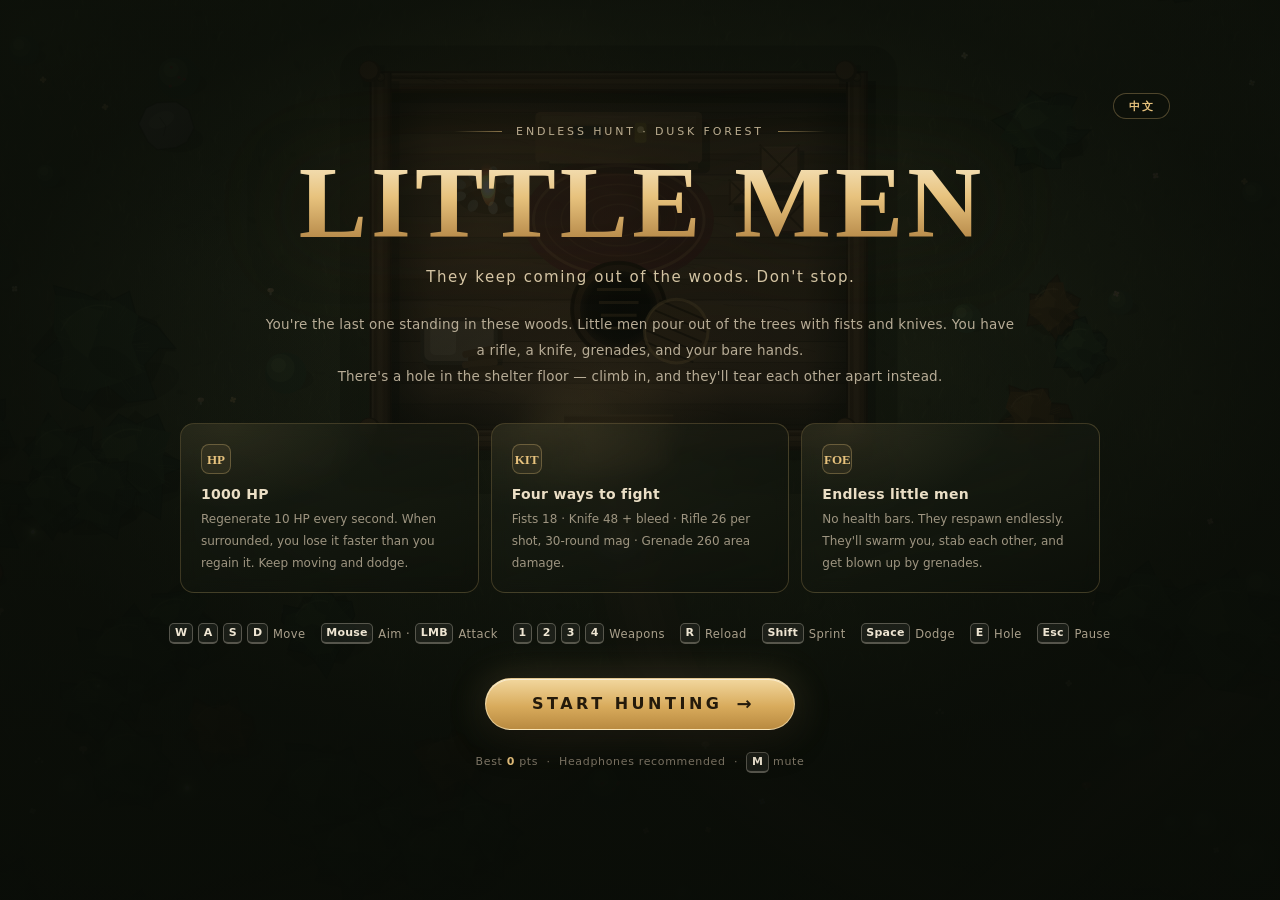
==== commit b7eb0434: "Add English localization and EN/中文 switch" ====
--- a/index.html
+++ b/index.html
@@ -834,6 +834,111 @@
   50% { box-shadow: 0 0 18px 2px rgba(157, 191, 118, .22); }
 }
 
+
+/* ============================== 语言切换 / English ============================== */
+.eyebrow b { font-weight: 400; letter-spacing: inherit; }
+
+.lang-row {
+  display: flex;
+  justify-content: flex-end;
+  width: 100%;
+  margin: 0 0 6px;
+}
+.lang-btn {
+  pointer-events: auto;
+  padding: 7px 15px;
+  border-radius: 999px;
+  border: 1px solid rgba(231, 194, 125, .3);
+  background: rgba(13, 17, 10, .62);
+  color: var(--gold);
+  font: 600 10.5px/1 var(--font);
+  letter-spacing: .14em;
+  cursor: pointer;
+  backdrop-filter: blur(8px);
+  -webkit-backdrop-filter: blur(8px);
+  transition: background .16s, border-color .16s, color .16s, transform .16s;
+}
+.lang-btn:hover {
+  background: rgba(231, 194, 125, .13);
+  border-color: rgba(231, 194, 125, .6);
+  color: #f6e7c6;
+  transform: translateY(-1px);
+}
+
+body.lang-en .title {
+  font-size: clamp(48px, 8vw, 108px);
+  letter-spacing: .04em;
+  text-indent: .04em;
+}
+body.lang-en .eyebrow { letter-spacing: .26em; }
+body.lang-en .tagline { letter-spacing: .1em; text-indent: .1em; font-size: clamp(12px, 1.25vw, 15px); }
+body.lang-en .brief { letter-spacing: .015em; line-height: 1.9; }
+body.lang-en .info-card h3 { letter-spacing: .02em; }
+body.lang-en .info-card p { line-height: 1.8; }
+body.lang-en .start-foot { letter-spacing: .06em; }
+body.lang-en .hp-mark { font-size: 10px; letter-spacing: .02em; }
+body.lang-en .stat span { letter-spacing: .05em; }
+body.lang-en .wname { font-size: 10px; letter-spacing: 0; }
+body.lang-en .wammo { font-size: 9.5px; }
+body.lang-en .hn-icon { font-size: 9px; letter-spacing: .02em; }
+body.lang-en .hn-text b { font-size: 12px; letter-spacing: .06em; }
+body.lang-en .map-label { letter-spacing: .18em; }
+body.lang-en .compass-txt { letter-spacing: .08em; }
+
+@media (max-height: 620px) {
+  body.lang-en .title { font-size: clamp(38px, 10vh, 68px); }
+  .lang-row { margin-bottom: 2px; }
+  .lang-btn { padding: 5px 12px; font-size: 9.5px; }
+}
+
+
+body.lang-en .keys { max-width: 1000px; gap: 8px 15px; }
+
+
+@media (max-width: 620px) {
+  body.lang-en .eyebrow { letter-spacing: .1em; font-size: 10px; margin-bottom: 10px; }
+  body.lang-en .eyebrow > span { width: 24px; }
+  body.lang-en .tagline { margin-top: 10px; }
+  body.lang-en .brief { font-size: 12px; line-height: 1.8; margin-top: 18px; }
+  body.lang-en .info-grid { margin-top: 20px; gap: 9px; }
+  body.lang-en .info-card { padding: 13px 15px 12px; }
+  body.lang-en .info-card h3 { margin-bottom: 5px; }
+  body.lang-en .info-card p { font-size: 11.5px; line-height: 1.72; }
+  body.lang-en .keys.touch-only { margin-top: 18px; font-size: 10.5px; }
+  body.lang-en .big-btn { margin-top: 22px; }
+  body.lang-en .start-foot { margin-top: 12px; font-size: 10px; letter-spacing: .02em; }
+  body.lang-en .lang-row { margin-bottom: 2px; }
+  body.lang-en .tbtn { font-size: 13px; letter-spacing: 0; }
+  body.lang-en .wname { font-size: 9.5px; }
+}
+
+@media (max-width: 380px) and (max-height: 620px) {
+  body.lang-en .title { font-size: 42px; letter-spacing: .02em; }
+}
+
+
+@media (max-width: 620px) {
+  .info-grid { margin-top: 24px; gap: 9px; }
+  .info-card { padding: 13px 16px 12px; }
+  .info-card p { line-height: 1.8; }
+  .keys { margin-top: 22px; }
+  .big-btn { margin-top: 26px; }
+  .start-foot { margin-top: 16px; }
+  .lang-row { margin-bottom: 2px; }
+}
+
+
+@media (max-width: 620px) and (max-height: 620px) {
+  .wcard {
+    width: auto;
+    flex: 1;
+    grid-template-columns: 1fr;
+    gap: 0;
+    padding: 6px 2px;
+  }
+  .wname { font-size: 9.5px; }
+}
+
 </style>
 </head>
 <body>
@@ -844,160 +949,165 @@
   <div id="hud" class="hidden">
     <div id="hud-left" class="panel">
       <div class="hp-row">
-        <span class="hp-mark">命</span>
+        <span class="hp-mark" data-i18n="hud.hp">命</span>
         <div class="hp-bar"><div id="hp-fill"></div><div class="hp-bar-gloss"></div></div>
         <div class="hp-num"><b id="hp-now">1000</b><i>/1000</i></div>
       </div>
       <div class="stam-row">
         <div class="stam-bar"><div id="stam-fill"></div></div>
-        <span class="regen">+10 / 秒</span>
+        <span class="regen" data-i18n="hud.regen">+10 / 秒</span>
       </div>
     </div>
 
     <div id="hud-right" class="panel">
-      <div class="stat"><span>击杀</span><b id="kills">0</b></div>
-      <div class="stat"><span>得分</span><b id="score">0</b></div>
-      <div class="stat"><span>存活</span><b id="clock">00:00</b></div>
-      <div class="stat best"><span>最佳</span><b id="best">0</b></div>
+      <div class="stat"><span data-i18n="hud.kills">击杀</span><b id="kills">0</b></div>
+      <div class="stat"><span data-i18n="hud.score">得分</span><b id="score">0</b></div>
+      <div class="stat"><span data-i18n="hud.time">存活</span><b id="clock">00:00</b></div>
+      <div class="stat best"><span data-i18n="hud.best">最佳</span><b id="best">0</b></div>
     </div>
 
-    <div id="compass">
+    <div id="compass" class="fade">
       <div id="compass-arrow">➤</div>
-      <div class="compass-txt">庇护所 · <b id="compass-dist">0</b> m</div>
+      <div class="compass-txt"><span data-i18n="hud.shelter">庇护所</span> · <b id="compass-dist">0</b> m</div>
     </div>
 
-    <div id="combo" class="hidden"><b id="combo-x">×2</b><span>连杀</span></div>
+    <div id="combo" class="hidden"><b id="combo-x">×2</b><span data-i18n="hud.combo">连杀</span></div>
     <div id="toast"></div>
 
     <div id="weapon-bar">
       <div class="wcard" data-w="fist">
         <span class="wkey">1</span>
-        <span class="wicon">拳</span>
-        <span class="wname">拳头</span>
+        <span class="wicon" data-i18n="hud.icon.fist">拳</span>
+        <span class="wname" data-i18n="hud.weapon.fist">拳头</span>
         <span class="wammo" id="ammo-fist">—</span>
       </div>
       <div class="wcard" data-w="knife">
         <span class="wkey">2</span>
-        <span class="wicon">刀</span>
-        <span class="wname">猎刀</span>
+        <span class="wicon" data-i18n="hud.icon.knife">刀</span>
+        <span class="wname" data-i18n="hud.weapon.knife">猎刀</span>
         <span class="wammo" id="ammo-knife">流血</span>
       </div>
       <div class="wcard active" data-w="gun">
         <span class="wkey">3</span>
-        <span class="wicon">枪</span>
-        <span class="wname">步枪</span>
+        <span class="wicon" data-i18n="hud.icon.gun">枪</span>
+        <span class="wname" data-i18n="hud.weapon.gun">步枪</span>
         <span class="wammo" id="ammo-gun"><b>30</b>/∞</span>
         <span class="reload-line" id="reload-line"></span>
       </div>
       <div class="wcard" data-w="nade">
         <span class="wkey">4</span>
-        <span class="wicon">雷</span>
-        <span class="wname">手榴弹</span>
+        <span class="wicon" data-i18n="hud.icon.nade">雷</span>
+        <span class="wname" data-i18n="hud.weapon.nade">手榴弹</span>
         <span class="wammo" id="ammo-nade">×3</span>
       </div>
     </div>
 
     <div id="map-box">
       <canvas id="mini" width="320" height="320"></canvas>
-      <div class="map-label">暮色山林</div>
+      <div class="map-label" data-i18n="hud.map">暮色山林</div>
     </div>
 
-    <div id="hint" class="hidden"><kbd>E</kbd><span>进入地洞</span></div>
+    <div id="hint" class="hidden"><kbd>E</kbd><span data-i18n="hud.hint">进入地洞</span></div>
 
     <div id="hidden-note" class="hidden">
-      <div class="hn-icon">洞</div>
-      <div class="hn-text"><b>你躲在地洞里</b><span>上面的小人找不到你，正在互相撕打。</span></div>
-      <div class="hn-key desktop-only"><kbd>E</kbd> 爬出来</div>
-      <div class="hn-key touch-only"><span>点「洞」爬出</span></div>
+      <div class="hn-icon" data-i18n="hud.holeIcon">洞</div>
+      <div class="hn-text">
+        <b data-i18n="hud.hiddenTitle">你躲在地洞里</b>
+        <span data-i18n="hud.hiddenText">上面的小人找不到你，正在互相撕打。</span>
+      </div>
+      <div class="hn-key desktop-only"><kbd>E</kbd> <span data-i18n="hud.hiddenKey">爬出来</span></div>
+      <div class="hn-key touch-only"><span data-i18n="hud.hiddenTouch">点「洞」爬出</span></div>
     </div>
 
     <div id="touch-ui">
       <button id="tb-pause" class="tbtn tiny">Ⅱ</button>
-      <button id="tb-switch" class="tbtn">换</button>
-      <button id="tb-nade" class="tbtn">雷</button>
-      <button id="tb-reload" class="tbtn">弹</button>
-      <button id="tb-hole" class="tbtn hidden">洞</button>
+      <button id="tb-switch" class="tbtn" data-i18n="hud.touch.swap">换</button>
+      <button id="tb-nade" class="tbtn" data-i18n="hud.touch.nade">雷</button>
+      <button id="tb-reload" class="tbtn" data-i18n="hud.touch.reload">弹</button>
+      <button id="tb-hole" class="tbtn hidden" data-i18n="hud.touch.hole">洞</button>
     </div>
   </div>
 
   <!-- ================= 开始界面 ================= -->
   <div id="screen-start" class="screen">
     <div class="screen-inner start-inner">
-      <div class="eyebrow"><span></span>无尽围猎 · 暮色山林<span></span></div>
-      <h1 class="title">打小人</h1>
-      <p class="tagline">山里的东西越聚越多。别停手。</p>
-      <p class="brief">
-        你是这片林子里唯一还站着的人。小人从树影里涌出来，用拳头、用刀。你有步枪、猎刀、手榴弹，和一双拳头。<br>
-        山腰的庇护所里有一个地洞——钻进去，它们就碰不到你，只会在上面互相撕咬。
-      </p>
+      <div class="lang-row"><button class="lang-btn" type="button" data-lang-toggle>EN</button></div>
+      <div class="eyebrow"><span></span><b data-i18n="menu.eyebrow">无尽围猎 · 暮色山林</b><span></span></div>
+      <h1 class="title" data-i18n="menu.title">打小人</h1>
+      <p class="tagline" data-i18n="menu.tagline">山里的东西越聚越多。别停手。</p>
+      <p class="brief" data-i18n="menu.brief">你是这片林子里唯一还站着的人。小人从树影里涌出来，用拳头、用刀。你有步枪、猎刀、手榴弹，和一双拳头。<br>山腰的庇护所里有一个地洞——钻进去，它们就碰不到你，只会在上面互相撕咬。</p>
 
       <div class="info-grid">
         <div class="info-card">
-          <div class="ic-key">命</div>
-          <h3>1000 点生命</h3>
-          <p>每秒回复 10 点。被围住时会掉得比回复快，靠走位和翻滚活下来。</p>
+          <div class="ic-key" data-i18n="menu.card1.key">命</div>
+          <h3 data-i18n="menu.card1.title">1000 点生命</h3>
+          <p data-i18n="menu.card1.text">每秒回复 10 点。被围住时会掉得比回复快，靠走位和翻滚活下来。</p>
         </div>
         <div class="info-card">
-          <div class="ic-key">械</div>
-          <h3>四种打法</h3>
-          <p>拳 18 · 猎刀 48 并造成流血 · 步枪 26 一发共 30 发 · 手榴弹 260 范围伤害。</p>
+          <div class="ic-key" data-i18n="menu.card2.key">械</div>
+          <h3 data-i18n="menu.card2.title">四种打法</h3>
+          <p data-i18n="menu.card2.text">拳 18 · 猎刀 48 并造成流血 · 步枪 26 一发共 30 发 · 手榴弹 260 范围伤害。</p>
         </div>
         <div class="info-card">
-          <div class="ic-key">敌</div>
-          <h3>杀不完的小人</h3>
-          <p>没有血条，打死会不断重生。它们会围攻你，也会互相捅刀、被自己的手榴弹炸飞。</p>
+          <div class="ic-key" data-i18n="menu.card3.key">敌</div>
+          <h3 data-i18n="menu.card3.title">杀不完的小人</h3>
+          <p data-i18n="menu.card3.text">没有血条，打死会不断重生。它们会围攻你，也会互相捅刀、被自己的手榴弹炸飞。</p>
         </div>
       </div>
 
       <div class="keys desktop-only">
-        <span><kbd>W</kbd><kbd>A</kbd><kbd>S</kbd><kbd>D</kbd> 移动</span>
-        <span><kbd>鼠标</kbd> 瞄准 · <kbd>左键</kbd> 攻击</span>
-        <span><kbd>1</kbd><kbd>2</kbd><kbd>3</kbd><kbd>4</kbd> 换武器</span>
-        <span><kbd>R</kbd> 装弹</span>
-        <span><kbd>Shift</kbd> 冲刺</span>
-        <span><kbd>空格</kbd> 翻滚</span>
-        <span><kbd>E</kbd> 地洞</span>
-        <span><kbd>Esc</kbd> 暂停</span>
+        <span data-i18n="key.move"><kbd>W</kbd><kbd>A</kbd><kbd>S</kbd><kbd>D</kbd> 移动</span>
+        <span data-i18n="key.aim"><kbd>鼠标</kbd> 瞄准 · <kbd>左键</kbd> 攻击</span>
+        <span data-i18n="key.weapons"><kbd>1</kbd><kbd>2</kbd><kbd>3</kbd><kbd>4</kbd> 换武器</span>
+        <span data-i18n="key.reload"><kbd>R</kbd> 装弹</span>
+        <span data-i18n="key.sprint"><kbd>Shift</kbd> 冲刺</span>
+        <span data-i18n="key.dodge"><kbd>空格</kbd> 翻滚</span>
+        <span data-i18n="key.hole"><kbd>E</kbd> 地洞</span>
+        <span data-i18n="key.pause"><kbd>Esc</kbd> 暂停</span>
       </div>
-
       <div class="keys touch-only">
-        <span>左半屏拖动 · 移动</span>
-        <span>右半屏拖动 · 瞄准并开火</span>
-        <span>右下按钮 · 换武器 / 手雷 / 装弹 / 地洞</span>
+        <span data-i18n="menu.touch.move">左半屏拖动 · 移动</span>
+        <span data-i18n="menu.touch.aim">右半屏拖动 · 瞄准并开火</span>
+        <span data-i18n="menu.touch.buttons">右下按钮 · 换武器 / 手雷 / 装弹 / 地洞</span>
       </div>
 
-      <button id="btn-start" class="big-btn">开始狩猎<span class="arrow">→</span></button>
-      <div class="start-foot">最佳记录 <b id="best-menu">0</b> 分 &nbsp;·&nbsp; 建议戴耳机 &nbsp;·&nbsp; <kbd>M</kbd> 静音</div>
+      <button id="btn-start" class="big-btn" data-i18n="menu.start">开始狩猎<span class="arrow">→</span></button>
+      <div class="start-foot">
+        <span data-i18n="menu.best">最佳记录</span> <b id="best-menu">0</b> <span data-i18n="menu.pts">分</span>
+        &nbsp;·&nbsp; <span data-i18n="menu.headphones">建议戴耳机</span>
+        &nbsp;·&nbsp; <span data-i18n="menu.mute"><kbd>M</kbd> 静音</span>
+      </div>
     </div>
   </div>
 
   <!-- ================= 暂停界面 ================= -->
   <div id="screen-pause" class="screen hidden">
     <div class="screen-inner pause-inner">
-      <div class="eyebrow"><span></span>暂歇<span></span></div>
-      <h2 class="sub-title">山风停了</h2>
-      <p class="tagline">它们还在外面。</p>
+      <div class="lang-row"><button class="lang-btn" type="button" data-lang-toggle>EN</button></div>
+      <div class="eyebrow"><span></span><b data-i18n="pause.eyebrow">暂歇</b><span></span></div>
+      <h2 class="sub-title" data-i18n="pause.title">山风停了</h2>
+      <p class="tagline" data-i18n="pause.tagline">它们还在外面。</p>
       <div class="pause-stats">
-        <div><span>击杀</span><b id="pause-kills">0</b></div>
-        <div><span>得分</span><b id="pause-score">0</b></div>
-        <div><span>存活</span><b id="pause-time">00:00</b></div>
+        <div><span data-i18n="hud.kills">击杀</span><b id="pause-kills">0</b></div>
+        <div><span data-i18n="hud.score">得分</span><b id="pause-score">0</b></div>
+        <div><span data-i18n="hud.time">存活</span><b id="pause-time">00:00</b></div>
       </div>
       <div class="keys centered desktop-only">
-        <span><kbd>WASD</kbd> 移动</span>
-        <span><kbd>左键</kbd> 攻击</span>
-        <span><kbd>1</kbd>-<kbd>4</kbd> 武器</span>
-        <span><kbd>R</kbd> 装弹</span>
-        <span><kbd>Shift</kbd> 冲刺</span>
-        <span><kbd>空格</kbd> 翻滚</span>
-        <span><kbd>E</kbd> 地洞</span>
+        <span data-i18n="key.move"><kbd>W</kbd><kbd>A</kbd><kbd>S</kbd><kbd>D</kbd> 移动</span>
+        <span data-i18n="key.aim"><kbd>鼠标</kbd> 瞄准 · <kbd>左键</kbd> 攻击</span>
+        <span data-i18n="key.weapons"><kbd>1</kbd><kbd>2</kbd><kbd>3</kbd><kbd>4</kbd> 换武器</span>
+        <span data-i18n="key.reload"><kbd>R</kbd> 装弹</span>
+        <span data-i18n="key.sprint"><kbd>Shift</kbd> 冲刺</span>
+        <span data-i18n="key.dodge"><kbd>空格</kbd> 翻滚</span>
+        <span data-i18n="key.hole"><kbd>E</kbd> 地洞</span>
       </div>
       <div class="keys centered touch-only">
-        <span>左半屏拖动 · 移动</span>
-        <span>右半屏拖动 · 瞄准并开火</span>
+        <span data-i18n="menu.touch.move">左半屏拖动 · 移动</span>
+        <span data-i18n="menu.touch.aim">右半屏拖动 · 瞄准并开火</span>
       </div>
       <div class="btn-row">
-        <button id="btn-resume" class="big-btn">继续<span class="arrow">→</span></button>
-        <button id="btn-quit" class="ghost-btn">回到山顶</button>
+        <button id="btn-resume" class="big-btn" data-i18n="pause.resume">继续<span class="arrow">→</span></button>
+        <button id="btn-quit" class="ghost-btn" data-i18n="pause.menu">回到山顶</button>
       </div>
     </div>
   </div>
@@ -1005,18 +1115,19 @@
   <!-- ================= 死亡界面 ================= -->
   <div id="screen-dead" class="screen hidden">
     <div class="screen-inner dead-inner">
-      <div class="eyebrow red"><span></span>你倒下了<span></span></div>
-      <h2 class="sub-title">山里的东西围了上来</h2>
+      <div class="lang-row"><button class="lang-btn" type="button" data-lang-toggle>EN</button></div>
+      <div class="eyebrow red"><span></span><b data-i18n="death.eyebrow">你倒下了</b><span></span></div>
+      <h2 class="sub-title" data-i18n="death.title">山里的东西围了上来</h2>
       <div class="death-stats">
-        <div><span>击杀小人</span><b id="dead-kills">0</b></div>
-        <div><span>存活时间</span><b id="dead-time">00:00</b></div>
-        <div><span>最终得分</span><b id="dead-score">0</b></div>
-        <div><span>它们自相残杀</span><b id="dead-infight">0</b></div>
+        <div><span data-i18n="death.kills">击杀小人</span><b id="dead-kills">0</b></div>
+        <div><span data-i18n="death.time">存活时间</span><b id="dead-time">00:00</b></div>
+        <div><span data-i18n="death.score">最终得分</span><b id="dead-score">0</b></div>
+        <div><span data-i18n="death.infight">它们自相残杀</span><b id="dead-infight">0</b></div>
       </div>
       <div class="death-note" id="dead-note">下一次，记得早点回地洞。</div>
       <div class="btn-row">
-        <button id="btn-retry" class="big-btn">再来一局<span class="arrow">→</span></button>
-        <button id="btn-menu" class="ghost-btn">回到山顶</button>
+        <button id="btn-retry" class="big-btn" data-i18n="death.again">再来一局<span class="arrow">→</span></button>
+        <button id="btn-menu" class="ghost-btn" data-i18n="death.menu">回到山顶</button>
       </div>
     </div>
   </div>
@@ -1061,6 +1172,262 @@
   }
   const $ = sel => document.querySelector(sel);
   const $$ = sel => Array.from(document.querySelectorAll(sel));
+
+  // ---------------------------------------------------------------- i18n
+  const I18N = {
+    zh: {
+      'meta.title': '打小人 · 暮色山林',
+      'meta.desc': '无尽围猎小游戏：在暮色山林里用拳头、猎刀、步枪和手榴弹打退不断重生的小人，躲进庇护所地洞避开攻击。',
+      'lang.switch': '切换到英文',
+      'menu.eyebrow': '无尽围猎 · 暮色山林',
+      'menu.title': '打小人',
+      'menu.tagline': '山里的东西越聚越多。别停手。',
+      'menu.brief': '你是这片林子里唯一还站着的人。小人从树影里涌出来，用拳头、用刀。你有步枪、猎刀、手榴弹，和一双拳头。<br>山腰的庇护所里有一个地洞——钻进去，它们就碰不到你，只会在上面互相撕咬。',
+      'menu.card1.key': '命',
+      'menu.card1.title': '1000 点生命',
+      'menu.card1.text': '每秒回复 10 点。被围住时会掉得比回复快，靠走位和翻滚活下来。',
+      'menu.card2.key': '械',
+      'menu.card2.title': '四种打法',
+      'menu.card2.text': '拳 18 · 猎刀 48 并造成流血 · 步枪 26 一发共 30 发 · 手榴弹 260 范围伤害。',
+      'menu.card3.key': '敌',
+      'menu.card3.title': '杀不完的小人',
+      'menu.card3.text': '没有血条，打死会不断重生。它们会围攻你，也会互相捅刀、被手榴弹炸飞。',
+      'key.move': '<kbd>W</kbd><kbd>A</kbd><kbd>S</kbd><kbd>D</kbd> 移动',
+      'key.aim': '<kbd>鼠标</kbd> 瞄准 · <kbd>左键</kbd> 攻击',
+      'key.weapons': '<kbd>1</kbd><kbd>2</kbd><kbd>3</kbd><kbd>4</kbd> 换武器',
+      'key.reload': '<kbd>R</kbd> 装弹',
+      'key.sprint': '<kbd>Shift</kbd> 冲刺',
+      'key.dodge': '<kbd>空格</kbd> 翻滚',
+      'key.hole': '<kbd>E</kbd> 地洞',
+      'key.pause': '<kbd>Esc</kbd> 暂停',
+      'menu.touch.move': '左半屏拖动 · 移动',
+      'menu.touch.aim': '右半屏拖动 · 瞄准并开火',
+      'menu.touch.buttons': '右下按钮 · 换武器 / 手雷 / 装弹 / 地洞',
+      'menu.start': '开始狩猎<span class="arrow">→</span>',
+      'menu.best': '最佳记录',
+      'menu.pts': '分',
+      'menu.headphones': '建议戴耳机',
+      'menu.mute': '<kbd>M</kbd> 静音',
+      'pause.eyebrow': '暂歇',
+      'pause.title': '山风停了',
+      'pause.tagline': '它们还在外面。',
+      'pause.resume': '继续<span class="arrow">→</span>',
+      'pause.menu': '回到山顶',
+      'death.eyebrow': '你倒下了',
+      'death.title': '山里的东西围了上来',
+      'death.kills': '击杀小人',
+      'death.time': '存活时间',
+      'death.score': '最终得分',
+      'death.infight': '它们自相残杀',
+      'death.again': '再来一局<span class="arrow">→</span>',
+      'death.menu': '回到山顶',
+      'death.note0': '你甚至没能放倒一个。下次先开枪。',
+      'death.note1': '下一次，边退边打。',
+      'death.note2': '它们会越来越多，记得回地洞。',
+      'death.note3': '山里的东西暂时退了。下一次，撑久一点。',
+      'hud.hp': '命',
+      'hud.regen': '+10 / 秒',
+      'hud.kills': '击杀',
+      'hud.score': '得分',
+      'hud.time': '存活',
+      'hud.best': '最佳',
+      'hud.shelter': '庇护所',
+      'hud.combo': '连杀',
+      'hud.weapon.fist': '拳头',
+      'hud.weapon.knife': '猎刀',
+      'hud.weapon.gun': '步枪',
+      'hud.weapon.nade': '手榴弹',
+      'hud.bleed': '流血',
+      'hud.reloading': '装弹中',
+      'hud.map': '暮色山林',
+      'hud.hint': '进入地洞',
+      'hud.holeIcon': '洞',
+      'hud.hiddenTitle': '你躲在地洞里',
+      'hud.hiddenText': '上面的小人找不到你，正在互相撕打。',
+      'hud.hiddenKey': '爬出来',
+      'hud.hiddenTouch': '点「洞」爬出',
+      'hud.touch.swap': '换',
+      'hud.touch.nade': '雷',
+      'hud.touch.reload': '弹',
+      'hud.touch.hole': '洞',
+      'hud.icon.fist': '拳',
+      'hud.icon.knife': '刀',
+      'hud.icon.gun': '枪',
+      'hud.icon.nade': '雷',
+      'toast.survive': '活下去。它们会越来越多。',
+      'toast.holeOut': '你爬出了地洞。小心门口。',
+      'toast.tooFar': '离地洞太远了。',
+      'toast.holeIn': '你钻进了地洞。上面传来了打斗声。',
+      'toast.noNade': '没有手榴弹了。打死小人会掉。',
+      'toast.infight1': '两个小人翻脸了。看着它们打。',
+      'toast.infight2': '它们越打越凶了。',
+      'toast.med': '医疗包 +200 生命',
+      'toast.nade': '捡到一枚手榴弹',
+      'toast.nadeFull': '手榴弹满了，换成 40 分',
+      'toast.ammo': '弹匣已压满',
+      'toast.soundOn': '音效已开启',
+      'toast.soundOff': '音效已关闭',
+      'pickup.full': '满血',
+      'combo.rampage': '杀疯了 ×{0}',
+      'hole.label': '地洞 · 按 E 钻进去',
+      'hole.touch': '地洞 · 点右下「洞」'
+    },
+    en: {
+      'meta.title': 'Little Men · Dusk Forest',
+      'meta.desc': 'An endless top-down survival shooter: fight off little men in a dusk forest with fists, knife, rifle and grenades, or hide in the shelter hole and watch them turn on each other.',
+      'lang.switch': 'Switch to Chinese',
+      'menu.eyebrow': 'ENDLESS HUNT · DUSK FOREST',
+      'menu.title': 'LITTLE MEN',
+      'menu.tagline': `They keep coming out of the woods. Don't stop.`,
+      'menu.brief': `You're the last one standing in these woods. Little men pour out of the trees with fists and knives. You have a rifle, a knife, grenades, and your bare hands. <br>There's a hole in the shelter floor — climb in, and they'll tear each other apart instead.`,
+      'menu.card1.key': 'HP',
+      'menu.card1.title': '1000 HP',
+      'menu.card1.text': 'Regenerate 10 HP every second. When surrounded, you lose it faster than you regain it. Keep moving and dodge.',
+      'menu.card2.key': 'KIT',
+      'menu.card2.title': 'Four ways to fight',
+      'menu.card2.text': 'Fists 18 · Knife 48 + bleed · Rifle 26 per shot, 30-round mag · Grenade 260 area damage.',
+      'menu.card3.key': 'FOE',
+      'menu.card3.title': 'Endless little men',
+      'menu.card3.text': `No health bars. They respawn endlessly. They'll swarm you, stab each other, and get blown up by grenades.`,
+      'key.move': '<kbd>W</kbd><kbd>A</kbd><kbd>S</kbd><kbd>D</kbd> Move',
+      'key.aim': '<kbd>Mouse</kbd> Aim · <kbd>LMB</kbd> Attack',
+      'key.weapons': '<kbd>1</kbd><kbd>2</kbd><kbd>3</kbd><kbd>4</kbd> Weapons',
+      'key.reload': '<kbd>R</kbd> Reload',
+      'key.sprint': '<kbd>Shift</kbd> Sprint',
+      'key.dodge': '<kbd>Space</kbd> Dodge',
+      'key.hole': '<kbd>E</kbd> Hole',
+      'key.pause': '<kbd>Esc</kbd> Pause',
+      'menu.touch.move': 'Left half drag · Move',
+      'menu.touch.aim': 'Right half drag · Aim & fire',
+      'menu.touch.buttons': 'Bottom-right · Swap / Grenade / Reload / Hole',
+      'menu.start': 'START HUNTING<span class="arrow">→</span>',
+      'menu.best': 'Best',
+      'menu.pts': 'pts',
+      'menu.headphones': 'Headphones recommended',
+      'menu.mute': '<kbd>M</kbd> mute',
+      'pause.eyebrow': 'PAUSED',
+      'pause.title': 'The wind stops',
+      'pause.tagline': `They're still out there.`,
+      'pause.resume': 'RESUME<span class="arrow">→</span>',
+      'pause.menu': 'BACK TO MENU',
+      'death.eyebrow': 'YOU FELL',
+      'death.title': 'They closed in',
+      'death.kills': 'Kills',
+      'death.time': 'Time survived',
+      'death.score': 'Final score',
+      'death.infight': 'Infighting',
+      'death.again': 'PLAY AGAIN<span class="arrow">→</span>',
+      'death.menu': 'BACK TO MENU',
+      'death.note0': `You didn't take a single one down. Shoot first next time.`,
+      'death.note1': 'Next time, back away while you shoot.',
+      'death.note2': 'There will be more of them. Remember the hole.',
+      'death.note3': `They've pulled back for now. Last longer next time.`,
+      'hud.hp': 'HP',
+      'hud.regen': '+10 / sec',
+      'hud.kills': 'KILLS',
+      'hud.score': 'SCORE',
+      'hud.time': 'TIME',
+      'hud.best': 'BEST',
+      'hud.shelter': 'SHELTER',
+      'hud.combo': 'COMBO',
+      'hud.weapon.fist': 'Fists',
+      'hud.weapon.knife': 'Knife',
+      'hud.weapon.gun': 'Rifle',
+      'hud.weapon.nade': 'Grenade',
+      'hud.bleed': 'Bleed',
+      'hud.reloading': 'Reload',
+      'hud.map': 'DUSK FOREST',
+      'hud.hint': 'Enter the hole',
+      'hud.holeIcon': '↓',
+      'hud.hiddenTitle': 'IN THE HOLE',
+      'hud.hiddenText': `They can't find you. They're fighting above.`,
+      'hud.hiddenKey': 'Climb out',
+      'hud.hiddenTouch': 'Tap Hole',
+      'hud.touch.swap': 'Swap',
+      'hud.touch.nade': 'Nade',
+      'hud.touch.reload': 'Reload',
+      'hud.touch.hole': 'Hole',
+      'hud.icon.fist': 'F',
+      'hud.icon.knife': 'K',
+      'hud.icon.gun': 'R',
+      'hud.icon.nade': 'G',
+      'toast.survive': 'Survive. There will be more of them.',
+      'toast.holeOut': 'You climb out. Watch the door.',
+      'toast.tooFar': 'Too far from the hole.',
+      'toast.holeIn': `You're in the hole. Something is fighting above.`,
+      'toast.noNade': 'No grenades left. Little men drop them.',
+      'toast.infight1': 'Two of them turned on each other. Let them fight.',
+      'toast.infight2': `They're tearing each other apart.`,
+      'toast.med': 'Medkit +200 HP',
+      'toast.nade': 'Grenade picked up',
+      'toast.nadeFull': 'Grenades full — +40 score',
+      'toast.ammo': 'Magazine reloaded',
+      'toast.soundOn': 'Sound on',
+      'toast.soundOff': 'Sound off',
+      'pickup.full': 'FULL HP',
+      'combo.rampage': 'RAMPAGE ×{0}',
+      'hole.label': 'HOLE · Press E to enter',
+      'hole.touch': 'HOLE · Tap the button'
+    }
+  };
+
+  let lang = 'zh';
+  let deathNoteKey = 'death.note2';
+
+  function tr(key, ...args) {
+    const table = I18N[lang] || I18N.zh;
+    let out = table[key] !== undefined ? table[key] : (I18N.zh[key] !== undefined ? I18N.zh[key] : key);
+    if (args.length) {
+      out = out.replace(/\{(\d+)\}/g, (m, i) => (args[+i] !== undefined ? String(args[+i]) : m));
+    }
+    return out;
+  }
+
+  function detectLang() {
+    try {
+      const saved = localStorage.getItem('daxiaoren.lang');
+      if (saved === 'zh' || saved === 'en') return saved;
+    } catch (e) {}
+    const nav = String(navigator.language || 'zh').toLowerCase();
+    return nav.startsWith('zh') ? 'zh' : 'en';
+  }
+
+  function applyLang(next, persist = true) {
+    lang = next === 'en' ? 'en' : 'zh';
+    if (persist) {
+      try { localStorage.setItem('daxiaoren.lang', lang); } catch (e) {}
+    }
+    document.documentElement.lang = lang === 'en' ? 'en' : 'zh-CN';
+    document.title = tr('meta.title');
+    const md = document.querySelector('meta[name="description"]');
+    if (md) md.setAttribute('content', tr('meta.desc'));
+    document.body.classList.toggle('lang-en', lang === 'en');
+    document.querySelectorAll('[data-i18n]').forEach(el => {
+      const key = el.getAttribute('data-i18n');
+      const val = (I18N[lang] && I18N[lang][key] !== undefined) ? I18N[lang][key] : I18N.zh[key];
+      if (val !== undefined) el.innerHTML = val;
+    });
+    document.querySelectorAll('[data-lang-toggle]').forEach(btn => {
+      btn.textContent = lang === 'en' ? '中文' : 'EN';
+      btn.title = tr('lang.switch');
+      btn.setAttribute('aria-label', tr('lang.switch'));
+    });
+    if (state === 'dead' && deathNoteKey) {
+      const note = $('#dead-note');
+      if (note) note.textContent = tr(deathNoteKey);
+    }
+    if (HUD.toast) {
+      HUD.toast.classList.remove('show');
+      toastTimer = 0;
+    }
+    if (typeof updateHUD === 'function' && player) updateHUD(0);
+    if (typeof syncWeaponUI === 'function' && player) syncWeaponUI();
+  }
+
+  function toggleLang() {
+    applyLang(lang === 'en' ? 'zh' : 'en');
+    if (SFX.ac) SFX.click();
+  }
 
   function angleDiff(a, b) {
     let d = (b - a + Math.PI) % TAU;
@@ -1552,6 +1919,11 @@
     toastTimer = ms / 1000;
   }
 
+  function hideToast() {
+    if (HUD.toast) HUD.toast.classList.remove('show');
+    toastTimer = 0;
+  }
+
   // ---------------------------------------------------------------- player
   function makePlayer() {
     return {
@@ -1586,7 +1958,7 @@
     $('#screen-dead').classList.add('hidden');
     $('#hud').classList.remove('hidden');
     if (IS_TOUCH) document.body.classList.add('touch');
-    toast('活下去。它们会越来越多。', 2600);
+    toast(tr('toast.survive'), 2600);
   }
 
   function resetGame() {
@@ -1652,11 +2024,11 @@
       SFX.hole();
       SFX.setDuck(1);
       HUD.hiddenNote.classList.add('hidden');
-      if (!IS_TOUCH) toast('你爬出了地洞。小心门口。', 2200);
+      if (!IS_TOUCH) toast(tr('toast.holeOut'), 2200);
       return;
     }
     if (dist(player.x, player.y, SHELTER.holeX, SHELTER.holeY) > 92) {
-      toast('离地洞太远了。', 1400);
+      toast(tr('toast.tooFar'), 1400);
       return;
     }
     player.hidden = true;
@@ -1668,7 +2040,6 @@
     SFX.hole();
     SFX.setDuck(0.42);
     HUD.hiddenNote.classList.remove('hidden');
-    if (!IS_TOUCH) toast('你钻进了地洞。上面传来了打斗声。', 3000);
   }
 
   // ---------------------------------------------------------------- enemies
@@ -2097,13 +2468,13 @@
       const base = (WEAPONS[by] && WEAPONS[by].score) || 100;
       score += Math.round(base * combo);
       if (combo >= 3) {
-        addText(e.x, e.y - 16, combo >= 6 ? '杀疯了 ×' + combo : '×' + combo, '#f2c87e', 17);
+        addText(e.x, e.y - 16, combo >= 6 ? tr('combo.rampage', combo) : '×' + combo, '#f2c87e', 17);
       }
       maybeDrop(e);
     } else {
       infightKills++;
-      if (infightKills === 1) toast('两个小人翻脸了。看着它们打。', 2000);
-      else if (infightKills === 8) toast('它们越打越凶了。', 2000);
+      if (infightKills === 1) toast(tr('toast.infight1'), 2000);
+      else if (infightKills === 8) toast(tr('toast.infight2'), 2000);
     }
     addDecal('blood', e.x, e.y, rnd(8, 16), rnd(0, TAU));
     bloodBurst(e.x, e.y, isInfight ? 10 : 8, 230);
@@ -2128,15 +2499,14 @@
       best = score;
       try { localStorage.setItem('daxiaoren.best', String(best)); } catch (e) {}
     }
+    hideToast();
+    $('#hud').classList.add('hidden');
     SFX.setDuck(0.5);
     bloodBurst(player.x, player.y, 28, 300, '130,26,20');
     addDecal('blood', player.x, player.y, 34, rnd(0, TAU));
+    deathNoteKey = kills === 0 ? 'death.note0' : (kills < 10 ? 'death.note1' : (time < 60 ? 'death.note2' : 'death.note3'));
     const note = $('#dead-note');
-    if (note) {
-      note.textContent = kills === 0 ? '你甚至没能放倒一个。下次先开枪。' :
-        (kills < 10 ? '下一次，边退边打。' :
-          (time < 60 ? '它们会越来越多，记得回地洞。' : '山里的东西暂时退了。下一次，撑久一点。'));
-    }
+    if (note) note.textContent = tr(deathNoteKey);
     $('#dead-kills').textContent = String(kills);
     $('#dead-time').textContent = fmtTime(time);
     $('#dead-score').textContent = String(score);
@@ -2161,28 +2531,28 @@
     if (p.type === 'med') {
       const heal = Math.min(200, player.maxHp - player.hp);
       player.hp = Math.min(player.maxHp, player.hp + 200);
-      addText(p.x, p.y - 8, heal >= 1 ? '+' + Math.round(heal) : '满血', '#b7e08b', 15);
+      addText(p.x, p.y - 8, heal >= 1 ? '+' + Math.round(heal) : tr('pickup.full'), '#b7e08b', 15);
       for (let i = 0; i < 12; i++) {
         addParticle({
           kind: 'spark', x: p.x, y: p.y, vx: rnd(-70, 70), vy: rnd(-110, -20),
           life: rnd(0.3, 0.7), size: rnd(1, 2.2), color: '152,210,120', drag: 1.5
         });
       }
-      toast('医疗包 +200 生命', 1600);
+      toast(tr('toast.med'), 1600);
     } else if (p.type === 'nade') {
       if (player.grenades < player.maxGrenades) {
         player.grenades++;
-        toast('捡到一枚手榴弹', 1400);
+        toast(tr('toast.nade'), 1400);
       } else {
         score += 40;
-        toast('手榴弹满了，换成 40 分', 1400);
+        toast(tr('toast.nadeFull'), 1400);
       }
       syncWeaponUI();
       SFX.pickup();
     } else if (p.type === 'ammo') {
       player.mag = player.magSize;
       player.reload = 0;
-      toast('弹匣已压满', 1400);
+      toast(tr('toast.ammo'), 1400);
       SFX.reload();
       syncWeaponUI();
     }
@@ -2239,7 +2609,7 @@
     if (player.nadeCd > 0) return;
     if (player.grenades <= 0) {
       SFX.dry();
-      toast('没有手榴弹了。打死小人会掉。', 1800);
+      toast(tr('toast.noNade'), 1800);
       return;
     }
     const a = player.aim;
@@ -3118,7 +3488,7 @@
       ctx.fillStyle = 'rgba(240,215,165,.75)';
       ctx.font = '600 11px "PingFang SC", sans-serif';
       ctx.textAlign = 'center';
-      ctx.fillText(IS_TOUCH ? '地洞 · 点右下「洞」' : '地洞 · 按 E 钻进去', x, y - 60);
+      ctx.fillText(tr(IS_TOUCH ? 'hole.touch' : 'hole.label'), x, y - 60);
     }
   }
 
@@ -4520,10 +4890,10 @@
     HUD.best.textContent = String(Math.max(best, score));
 
     // 武器
-    HUD.ammoGun.innerHTML = player.reload > 0 ? '<b>装弹中</b>' : `<b>${player.mag}</b>/∞`;
+    HUD.ammoGun.innerHTML = player.reload > 0 ? '<b>' + tr('hud.reloading') + '</b>' : `<b>${player.mag}</b>/∞`;
     HUD.ammoNade.textContent = '×' + player.grenades;
     HUD.ammoFist.textContent = '—';
-    HUD.ammoKnife.textContent = '流血';
+    HUD.ammoKnife.textContent = tr('hud.bleed');
     HUD.cards.gun.classList.toggle('empty', player.mag <= 0 && player.reload <= 0);
     HUD.cards.nade.classList.toggle('empty', player.grenades <= 0);
     if (player.reload > 0) {
@@ -4579,6 +4949,8 @@
     $('#pause-kills').textContent = String(kills);
     $('#pause-score').textContent = String(score);
     $('#pause-time').textContent = fmtTime(time);
+    hideToast();
+    $('#hud').classList.add('hidden');
     $('#screen-pause').classList.remove('hidden');
     SFX.setDuck(0.28);
     SFX.click();
@@ -4588,6 +4960,7 @@
     if (state !== 'paused') return;
     state = 'playing';
     $('#screen-pause').classList.add('hidden');
+    $('#hud').classList.remove('hidden');
     SFX.setDuck(player && player.hidden ? 0.45 : 1);
     SFX.click();
   }
@@ -4609,6 +4982,7 @@
     $('#best-menu').textContent = String(best);
     HUD.hiddenNote.classList.add('hidden');
     HUD.hint.classList.add('hidden');
+    hideToast();
     SFX.setDuck(1);
   }
 
@@ -4620,7 +4994,7 @@
     SFX.on = !SFX.on;
     if (SFX.on) SFX.init();
     SFX.setDuck(SFX.on ? (player && player.hidden ? 0.45 : 1) : 0);
-    toast(SFX.on ? '音效已开启' : '音效已关闭', 1500);
+    toast(tr(SFX.on ? 'toast.soundOn' : 'toast.soundOff'), 1500);
   }
 
   function doDodge() {
@@ -4690,6 +5064,7 @@
     keys[code] = true;
 
     if (code === 'KeyM') { toggleMute(); return; }
+    if (code === 'KeyL') { toggleLang(); return; }
 
     if (state === 'menu') {
       if (code === 'Enter' || code === 'Space') beginGame();
@@ -4831,6 +5206,13 @@
   bindBtn('tb-pause', () => pauseGame());
 
   // 首屏按钮
+  document.querySelectorAll('[data-lang-toggle]').forEach(btn => {
+    btn.addEventListener('click', e => {
+      e.preventDefault();
+      e.stopPropagation();
+      toggleLang();
+    });
+  });
   $('#btn-start').addEventListener('click', beginGame);
   $('#btn-resume').addEventListener('click', resumeGame);
   $('#btn-quit').addEventListener('click', goMenu);
@@ -4869,6 +5251,7 @@
     $('#screen-pause').classList.add('hidden');
     $('#screen-dead').classList.add('hidden');
     $('#hud').classList.add('hidden');
+    applyLang(detectLang(), false);
     started = true;
     requestAnimationFrame(loop);
   }
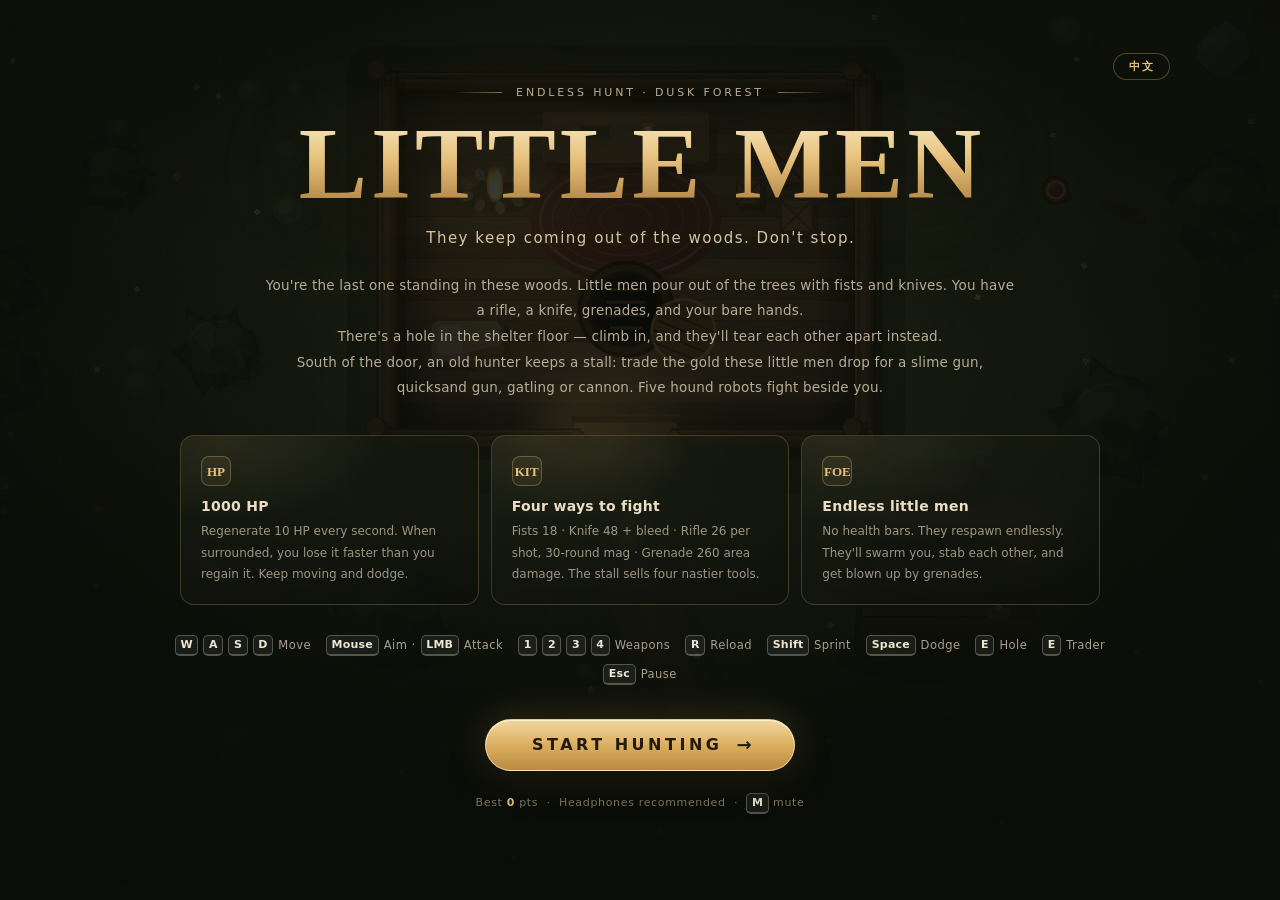
==== commit 3503bf3c: "Add gold shop and five AI companions - Kills drop gold; HUD gold counter and combo-scaled rewards - " ====
--- a/index.html
+++ b/index.html
@@ -179,6 +179,7 @@
 .stat span { font-size: 10.5px; color: var(--muted); letter-spacing: .12em; }
 .stat b { font-size: 16px; font-weight: 700; color: #f2e6ce; }
 .stat.best b { color: var(--gold); font-size: 14px; }
+.stat.gold b { color: #f0c97c; text-shadow: 0 0 14px rgba(240, 201, 124, .35); }
 
 #compass {
   position: absolute;
@@ -269,7 +270,7 @@
 
 .wcard {
   position: relative;
-  width: 96px;
+  width: 88px;
   padding: 9px 8px 8px;
   border-radius: 11px;
   border: 1px solid transparent;
@@ -290,6 +291,7 @@
 }
 
 .wcard.empty { opacity: .45; }
+.wcard.locked { display: none; }
 
 .wkey {
   position: absolute;
@@ -434,6 +436,7 @@
 #tb-nade { right: 22px; bottom: 130px; }
 #tb-reload { right: 92px; bottom: 200px; }
 #tb-hole { right: 22px; bottom: 200px; border-color: rgba(157, 191, 118, .55); color: #cfe2b2; }
+#tb-shop { right: 22px; bottom: 200px; border-color: rgba(240, 201, 124, .6); color: #f0c97c; }
 
 /* ============================== 全屏界面 ============================== */
 .screen {
@@ -661,6 +664,119 @@
 }
 #screen-dead .eyebrow { color: #c98d7a; }
 #screen-dead .sub-title { color: #e7c8b2; }
+
+/* ============================== 商店 ============================== */
+#screen-shop .screen-inner { max-width: 900px; }
+
+.shop-wallet {
+  display: inline-flex;
+  align-items: baseline;
+  gap: 10px;
+  margin-top: 20px;
+  padding: 7px 18px;
+  border-radius: 999px;
+  border: 1px solid rgba(231, 194, 125, .3);
+  background: rgba(12, 16, 9, .6);
+  font-size: 11px;
+  letter-spacing: .16em;
+  color: #a99f8b;
+}
+.shop-wallet b {
+  font: 700 22px/1 var(--serif);
+  color: #f0c97c;
+  letter-spacing: .02em;
+  text-shadow: 0 0 18px rgba(240, 201, 124, .35);
+}
+
+.shop-grid {
+  display: grid;
+  grid-template-columns: repeat(2, 1fr);
+  gap: 12px;
+  margin: 26px auto 0;
+  max-width: 800px;
+}
+
+.shop-item {
+  position: relative;
+  display: flex;
+  align-items: center;
+  gap: 14px;
+  padding: 15px 16px;
+  text-align: left;
+  border-radius: 14px;
+  border: 1px solid var(--line);
+  background: linear-gradient(160deg, rgba(30, 36, 23, .72), rgba(12, 15, 9, .55));
+  color: inherit;
+  font-family: inherit;
+  cursor: pointer;
+  transition: transform .15s, border-color .15s, background .15s;
+  overflow: hidden;
+}
+.shop-item::after {
+  content: "";
+  position: absolute;
+  inset: 0;
+  background: radial-gradient(200px 100px at 10% 0%, rgba(231, 194, 125, .09), transparent 70%);
+  pointer-events: none;
+}
+.shop-item:hover:not(.owned) {
+  transform: translateY(-2px);
+  border-color: rgba(231, 194, 125, .5);
+  background: linear-gradient(160deg, rgba(38, 44, 28, .8), rgba(15, 18, 11, .6));
+}
+.shop-item:active:not(.owned) { transform: translateY(0); }
+.shop-item.owned { opacity: .5; cursor: default; }
+.shop-item.poor { border-color: rgba(190, 90, 62, .32); }
+.shop-item.poor .si-price { color: #d98a72; }
+
+.si-icon {
+  flex: 0 0 48px;
+  width: 48px;
+  height: 48px;
+  display: grid;
+  place-items: center;
+  border-radius: 12px;
+  font: 700 21px/1 var(--serif);
+  color: #cfc0a3;
+  background: rgba(0, 0, 0, .3);
+  border: 1px solid rgba(255, 255, 255, .08);
+}
+.si-icon.slime { color: #a9e08a; box-shadow: inset 0 0 22px rgba(120, 200, 110, .12); }
+.si-icon.quicksand { color: #e3c48e; box-shadow: inset 0 0 22px rgba(220, 190, 130, .12); }
+.si-icon.gatling { color: #c9c6b2; box-shadow: inset 0 0 22px rgba(190, 190, 170, .12); }
+.si-icon.cannon { color: #e8a076; box-shadow: inset 0 0 22px rgba(220, 130, 80, .14); }
+
+.si-body { flex: 1; display: flex; flex-direction: column; gap: 5px; min-width: 0; }
+.si-name { font-size: 14px; color: #f0e3c8; letter-spacing: .06em; }
+.si-desc { font-style: normal; font-size: 11.5px; line-height: 1.75; color: #9c9381; }
+
+.si-side { display: flex; flex-direction: column; align-items: flex-end; gap: 2px; min-width: 62px; }
+.si-price { font: 700 18px/1 var(--serif); color: #f0c97c; }
+.si-unit { font-style: normal; font-size: 9.5px; color: #8d8574; letter-spacing: .1em; }
+.si-tag { display: none; font-size: 10px; color: #a9c98d; letter-spacing: .12em; }
+.shop-item.owned .si-price,
+.shop-item.owned .si-unit { display: none; }
+.shop-item.owned .si-tag { display: block; }
+
+.shop-note {
+  margin-top: 20px;
+  font-size: 11px;
+  letter-spacing: .06em;
+  color: #8f8674;
+}
+
+.shop-msg {
+  min-height: 20px;
+  margin-top: 8px;
+  font-size: 12px;
+  letter-spacing: .08em;
+  color: #f0c97c;
+  opacity: 0;
+  transform: translateY(-3px);
+  transition: opacity .2s, transform .2s;
+}
+.shop-msg.show { opacity: 1; transform: translateY(0); }
+.shop-msg.bad { color: #e0917c; }
 
 #err {
   display: none;
@@ -720,6 +836,12 @@
   .wkey { position: static; font-size: 8px; opacity: .6; }
   .wname { font-size: 10px; }
   .wammo { font-size: 9px; }
+  #weapon-bar { overflow-x: auto; justify-content: flex-start; }
+  .wcard { flex: 0 0 62px; }
+  .shop-grid { grid-template-columns: 1fr; max-width: 480px; }
+  .si-icon { flex-basis: 40px; width: 40px; height: 40px; font-size: 18px; }
+  .si-desc { font-size: 11px; line-height: 1.65; }
+  #screen-shop .tagline { letter-spacing: .16em; text-indent: .16em; }
   #hint { bottom: 90px; font-size: 11px; }
   #hidden-note { top: 76px; max-width: calc(100vw - 24px); }
   .hn-text span { display: none; }
@@ -930,14 +1052,20 @@
 
 @media (max-width: 620px) and (max-height: 620px) {
   .wcard {
-    width: auto;
-    flex: 1;
+    width: 58px;
+    flex: 0 0 58px;
     grid-template-columns: 1fr;
     gap: 0;
     padding: 6px 2px;
   }
   .wname { font-size: 9.5px; }
 }
+
+/* 武器栏变长之后，窄屏把地图抬到武器栏上方，避免重叠 */
+@media (max-width: 1200px) {
+  #map-box { bottom: 104px; }
+}
+.wname { white-space: nowrap; overflow: hidden; text-overflow: ellipsis; }
 
 </style>
 </head>
@@ -964,6 +1092,7 @@
       <div class="stat"><span data-i18n="hud.score">得分</span><b id="score">0</b></div>
       <div class="stat"><span data-i18n="hud.time">存活</span><b id="clock">00:00</b></div>
       <div class="stat best"><span data-i18n="hud.best">最佳</span><b id="best">0</b></div>
+      <div class="stat gold"><span data-i18n="hud.gold">金币</span><b id="gold">0</b></div>
     </div>
 
     <div id="compass" class="fade">
@@ -1000,6 +1129,34 @@
         <span class="wname" data-i18n="hud.weapon.nade">手榴弹</span>
         <span class="wammo" id="ammo-nade">×3</span>
       </div>
+      <div class="wcard locked" data-w="slime">
+        <span class="wkey">5</span>
+        <span class="wicon" data-i18n="hud.icon.slime">粘</span>
+        <span class="wname" data-i18n="hud.short.slime">粘液枪</span>
+        <span class="wammo" id="ammo-slime">24</span>
+        <span class="reload-line" id="reload-line-slime"></span>
+      </div>
+      <div class="wcard locked" data-w="quicksand">
+        <span class="wkey">6</span>
+        <span class="wicon" data-i18n="hud.icon.quicksand">沙</span>
+        <span class="wname" data-i18n="hud.short.quicksand">流沙枪</span>
+        <span class="wammo" id="ammo-quicksand">12</span>
+        <span class="reload-line" id="reload-line-quicksand"></span>
+      </div>
+      <div class="wcard locked" data-w="gatling">
+        <span class="wkey">7</span>
+        <span class="wicon" data-i18n="hud.icon.gatling">加</span>
+        <span class="wname" data-i18n="hud.short.gatling">加特林</span>
+        <span class="wammo" id="ammo-gatling">220</span>
+        <span class="reload-line" id="reload-line-gatling"></span>
+      </div>
+      <div class="wcard locked" data-w="cannon">
+        <span class="wkey">8</span>
+        <span class="wicon" data-i18n="hud.icon.cannon">炮</span>
+        <span class="wname" data-i18n="hud.short.cannon">大炮</span>
+        <span class="wammo" id="ammo-cannon">6</span>
+        <span class="reload-line" id="reload-line-cannon"></span>
+      </div>
     </div>
 
     <div id="map-box">
@@ -1025,6 +1182,7 @@
       <button id="tb-nade" class="tbtn" data-i18n="hud.touch.nade">雷</button>
       <button id="tb-reload" class="tbtn" data-i18n="hud.touch.reload">弹</button>
       <button id="tb-hole" class="tbtn hidden" data-i18n="hud.touch.hole">洞</button>
+      <button id="tb-shop" class="tbtn hidden" data-i18n="hud.touch.shop">店</button>
     </div>
   </div>
 
@@ -1063,6 +1221,7 @@
         <span data-i18n="key.sprint"><kbd>Shift</kbd> 冲刺</span>
         <span data-i18n="key.dodge"><kbd>空格</kbd> 翻滚</span>
         <span data-i18n="key.hole"><kbd>E</kbd> 地洞</span>
+        <span data-i18n="key.shop"><kbd>E</kbd> 货摊</span>
         <span data-i18n="key.pause"><kbd>Esc</kbd> 暂停</span>
       </div>
       <div class="keys touch-only">
@@ -1132,6 +1291,75 @@
     </div>
   </div>
 
+  <!-- ================= 商店 ================= -->
+  <div id="screen-shop" class="screen hidden">
+    <div class="screen-inner shop-inner">
+      <div class="lang-row"><button class="lang-btn" type="button" data-lang-toggle>EN</button></div>
+      <div class="eyebrow"><span></span><b data-i18n="shop.eyebrow">山货铺</b><span></span></div>
+      <h2 class="sub-title" data-i18n="shop.title">老猎人的摊子</h2>
+      <p class="tagline" data-i18n="shop.tagline">小人身上的金币，在这里换成真家伙。</p>
+      <div class="shop-wallet">
+        <span data-i18n="shop.wallet">你身上的金币</span>
+        <b id="shop-gold">0</b>
+      </div>
+      <div id="shop-msg" class="shop-msg"></div>
+      <div class="shop-grid">
+        <button class="shop-item" type="button" data-buy="slime">
+          <span class="si-icon slime" data-i18n="hud.icon.slime">粘</span>
+          <span class="si-body">
+            <b class="si-name" data-i18n="hud.weapon.slime">粘液枪</b>
+            <em class="si-desc" data-i18n="shop.slime.desc">打中就把小人粘在原地，动不了也打不着你。</em>
+          </span>
+          <span class="si-side">
+            <b class="si-price">90</b>
+            <i class="si-unit" data-i18n="shop.unit">金币</i>
+            <span class="si-tag" data-i18n="shop.owned">已拥有</span>
+          </span>
+        </button>
+        <button class="shop-item" type="button" data-buy="quicksand">
+          <span class="si-icon quicksand" data-i18n="hud.icon.quicksand">沙</span>
+          <span class="si-body">
+            <b class="si-name" data-i18n="hud.weapon.quicksand">流沙枪</b>
+            <em class="si-desc" data-i18n="shop.quicksand.desc">沙子陷进去就往下沉，整个人被埋掉。</em>
+          </span>
+          <span class="si-side">
+            <b class="si-price">170</b>
+            <i class="si-unit" data-i18n="shop.unit">金币</i>
+            <span class="si-tag" data-i18n="shop.owned">已拥有</span>
+          </span>
+        </button>
+        <button class="shop-item" type="button" data-buy="gatling">
+          <span class="si-icon gatling" data-i18n="hud.icon.gatling">加</span>
+          <span class="si-body">
+            <b class="si-name" data-i18n="hud.weapon.gatling">加特林</b>
+            <em class="si-desc" data-i18n="shop.gatling.desc">摇起来越打越快，一梭子 220 发，弹幕压过去。</em>
+          </span>
+          <span class="si-side">
+            <b class="si-price">320</b>
+            <i class="si-unit" data-i18n="shop.unit">金币</i>
+            <span class="si-tag" data-i18n="shop.owned">已拥有</span>
+          </span>
+        </button>
+        <button class="shop-item" type="button" data-buy="cannon">
+          <span class="si-icon cannon" data-i18n="hud.icon.cannon">炮</span>
+          <span class="si-body">
+            <b class="si-name" data-i18n="hud.weapon.cannon">大炮</b>
+            <em class="si-desc" data-i18n="shop.cannon.desc">一发炸开一片，范围 150。自己别站太近。</em>
+          </span>
+          <span class="si-side">
+            <b class="si-price">460</b>
+            <i class="si-unit" data-i18n="shop.unit">金币</i>
+            <span class="si-tag" data-i18n="shop.owned">已拥有</span>
+          </span>
+        </button>
+      </div>
+      <div class="shop-note" data-i18n="shop.note">买下会直接装备在身上，按 5 – 8 或滚轮切换。金币来自打死的小人。</div>
+      <div class="btn-row">
+        <button id="btn-shop-close" class="big-btn" data-i18n="shop.close">离开摊子<span class="arrow">→</span></button>
+      </div>
+    </div>
+  </div>
+
   <div id="err"></div>
 </div>
 <script>
@@ -1182,13 +1410,13 @@
       'menu.eyebrow': '无尽围猎 · 暮色山林',
       'menu.title': '打小人',
       'menu.tagline': '山里的东西越聚越多。别停手。',
-      'menu.brief': '你是这片林子里唯一还站着的人。小人从树影里涌出来，用拳头、用刀。你有步枪、猎刀、手榴弹，和一双拳头。<br>山腰的庇护所里有一个地洞——钻进去，它们就碰不到你，只会在上面互相撕咬。',
+      'menu.brief': '你是这片林子里唯一还站着的人。小人从树影里涌出来，用拳头、用刀。你有步枪、猎刀、手榴弹，和一双拳头。<br>山腰的庇护所里有一个地洞——钻进去，它们就碰不到你，只会在上面互相撕咬。<br>南门外支着老猎人的货摊：用小人身上掉的金币，换粘液枪、流沙枪、加特林和大炮。五台猎犬机器人会跟着你一起开火。',
       'menu.card1.key': '命',
       'menu.card1.title': '1000 点生命',
       'menu.card1.text': '每秒回复 10 点。被围住时会掉得比回复快，靠走位和翻滚活下来。',
       'menu.card2.key': '械',
       'menu.card2.title': '四种打法',
-      'menu.card2.text': '拳 18 · 猎刀 48 并造成流血 · 步枪 26 一发共 30 发 · 手榴弹 260 范围伤害。',
+      'menu.card2.text': '拳 18 · 猎刀 48 并造成流血 · 步枪 26 一发共 30 发 · 手榴弹 260 范围伤害。货摊还能买到四把更狠的。',
       'menu.card3.key': '敌',
       'menu.card3.title': '杀不完的小人',
       'menu.card3.text': '没有血条，打死会不断重生。它们会围攻你，也会互相捅刀、被手榴弹炸飞。',
@@ -1270,7 +1498,44 @@
       'pickup.full': '满血',
       'combo.rampage': '杀疯了 ×{0}',
       'hole.label': '地洞 · 按 E 钻进去',
-      'hole.touch': '地洞 · 点右下「洞」'
+      'hole.touch': '地洞 · 点右下「洞」',
+      'hud.gold': '金币',
+      'hud.touch.shop': '店',
+      'hud.short.slime': '粘液枪',
+      'hud.short.quicksand': '流沙枪',
+      'hud.short.gatling': '加特林',
+      'hud.short.cannon': '大炮',
+      'hud.weapon.slime': '粘液枪',
+      'hud.weapon.quicksand': '流沙枪',
+      'hud.weapon.gatling': '加特林',
+      'hud.weapon.cannon': '大炮',
+      'hud.icon.slime': '粘',
+      'hud.icon.quicksand': '沙',
+      'hud.icon.gatling': '加',
+      'hud.icon.cannon': '炮',
+      'key.shop': '<kbd>E</kbd> 货摊',
+      'shop.eyebrow': '山货铺 · 只收金币',
+      'shop.title': '老猎人的摊子',
+      'shop.tagline': '小人身上的金币，在这里换成真家伙。',
+      'shop.wallet': '你身上的金币',
+      'shop.unit': '金币',
+      'shop.owned': '已拥有',
+      'shop.note': '买下会直接装备在身上，按 5 – 8 或滚轮切换。金币来自打死的小人。',
+      'shop.close': '离开摊子<span class="arrow">→</span>',
+      'shop.slime.desc': '打中就把小人粘在原地，动不了也打不着你。',
+      'shop.quicksand.desc': '沙子陷进去就往下沉，整个人被埋掉。',
+      'shop.gatling.desc': '摇起来越打越快，一梭子 220 发，弹幕压过去。',
+      'shop.cannon.desc': '一发炸开一片，范围 150。自己别站太近。',
+      'shop.needMore': '还差 {0} 金币',
+      'shop.hint': '打开货摊',
+      'shop.sign': '货',
+      'toast.shopNear': '南边支了个货摊，按 E 用金币换家伙。',
+      'toast.companions': '五台猎犬机器人跟上了你。',
+      'toast.bought': '买下{0}，已装备。',
+      'toast.alreadyOwned': '这个已经在你身上了。',
+      'toast.needShop': '先去货摊买下来才能用。',
+      'toast.poor': '金币不够，再去打几个小人。',
+      'toast.gold': '+{0}'
     },
     en: {
       'meta.title': 'Little Men · Dusk Forest',
@@ -1279,13 +1544,13 @@
       'menu.eyebrow': 'ENDLESS HUNT · DUSK FOREST',
       'menu.title': 'LITTLE MEN',
       'menu.tagline': `They keep coming out of the woods. Don't stop.`,
-      'menu.brief': `You're the last one standing in these woods. Little men pour out of the trees with fists and knives. You have a rifle, a knife, grenades, and your bare hands. <br>There's a hole in the shelter floor — climb in, and they'll tear each other apart instead.`,
+      'menu.brief': `You're the last one standing in these woods. Little men pour out of the trees with fists and knives. You have a rifle, a knife, grenades, and your bare hands. <br>There's a hole in the shelter floor — climb in, and they'll tear each other apart instead. <br>South of the door, an old hunter keeps a stall: trade the gold these little men drop for a slime gun, quicksand gun, gatling or cannon. Five hound robots fight beside you.`,
       'menu.card1.key': 'HP',
       'menu.card1.title': '1000 HP',
       'menu.card1.text': 'Regenerate 10 HP every second. When surrounded, you lose it faster than you regain it. Keep moving and dodge.',
       'menu.card2.key': 'KIT',
       'menu.card2.title': 'Four ways to fight',
-      'menu.card2.text': 'Fists 18 · Knife 48 + bleed · Rifle 26 per shot, 30-round mag · Grenade 260 area damage.',
+      'menu.card2.text': 'Fists 18 · Knife 48 + bleed · Rifle 26 per shot, 30-round mag · Grenade 260 area damage. The stall sells four nastier tools.',
       'menu.card3.key': 'FOE',
       'menu.card3.title': 'Endless little men',
       'menu.card3.text': `No health bars. They respawn endlessly. They'll swarm you, stab each other, and get blown up by grenades.`,
@@ -1367,7 +1632,44 @@
       'pickup.full': 'FULL HP',
       'combo.rampage': 'RAMPAGE ×{0}',
       'hole.label': 'HOLE · Press E to enter',
-      'hole.touch': 'HOLE · Tap the button'
+      'hole.touch': 'HOLE · Tap the button',
+      'hud.gold': 'GOLD',
+      'hud.touch.shop': 'Shop',
+      'hud.short.slime': 'Slime',
+      'hud.short.quicksand': 'Sand',
+      'hud.short.gatling': 'Gatling',
+      'hud.short.cannon': 'Cannon',
+      'hud.weapon.slime': 'Slime Gun',
+      'hud.weapon.quicksand': 'Quicksand Gun',
+      'hud.weapon.gatling': 'Gatling',
+      'hud.weapon.cannon': 'Cannon',
+      'hud.icon.slime': 'S',
+      'hud.icon.quicksand': 'Q',
+      'hud.icon.gatling': 'G',
+      'hud.icon.cannon': 'C',
+      'key.shop': '<kbd>E</kbd> Trader',
+      'shop.eyebrow': 'TRADER · GOLD ONLY',
+      'shop.title': `The old hunter's stall`,
+      'shop.tagline': 'Gold from little men buys real hardware here.',
+      'shop.wallet': 'Gold on you',
+      'shop.unit': 'gold',
+      'shop.owned': 'OWNED',
+      'shop.note': 'Whatever you buy is equipped on the spot. Switch with 5 – 8 or the wheel. Gold comes from kills.',
+      'shop.close': 'LEAVE STALL<span class="arrow">→</span>',
+      'shop.slime.desc': 'Glues little men in place — they cannot move or hit you.',
+      'shop.quicksand.desc': 'They sink, and the sand buries them whole.',
+      'shop.gatling.desc': 'Spins up to a 220-round wall of lead.',
+      'shop.cannon.desc': 'One shell clears a 150-radius patch. Do not stand close.',
+      'shop.needMore': '{0} gold short',
+      'shop.hint': 'Open the stall',
+      'shop.sign': 'GOODS',
+      'toast.shopNear': 'A stall opened south of the shelter. Press E to buy with gold.',
+      'toast.companions': 'Five hound robots fell in behind you.',
+      'toast.bought': '{0} bought and equipped.',
+      'toast.alreadyOwned': 'You already carry that.',
+      'toast.needShop': 'Buy it at the stall first.',
+      'toast.poor': 'Not enough gold. Go kill a few more.',
+      'toast.gold': '+{0}'
     }
   };
 
@@ -1556,6 +1858,11 @@
     reload() { this.noise(0.045, 0.13, 2600, 1300, 'bandpass', 3); this.noise(0.05, 0.11, 1800, 900, 'bandpass', 3); },
     hole() { this.tone(150, 55, 0.32, 0.16, 'sine'); this.noise(0.3, 0.12, 500, 90, 'lowpass'); },
     click() { this.tone(500, 420, 0.05, 0.06, 'triangle'); },
+    buy() {
+      this.tone(880, 1320, 0.09, 0.07, 'triangle');
+      this.tone(1320, 1760, 0.12, 0.05, 'triangle', 0.07);
+    },
+    drone() { this.tone(820, 380, 0.04, 0.025, 'square'); },
     dry() { this.noise(0.05, 0.09, 1400, 700, 'bandpass', 4); },
     setDuck(v) {
       if (!this.ac) return;
@@ -1584,18 +1891,27 @@
     { x: 1845, y: 1958, w: 206, h: 22 }    // 南墙右
   ];
 
+  // 山货铺：庇护所南门外东侧的小摊
+  const SHOP = { x: 2124, y: 2156, r: 132, w: 168, h: 54 };
+
   const WEAPONS = {
     fist: { name: '拳头', cd: 0.30, damage: 18, range: 54, arc: 1.25, knock: 300, score: 220 },
     knife: { name: '猎刀', cd: 0.42, damage: 48, range: 68, arc: 1.0, knock: 150, bleed: 8, score: 180 },
     gun: { name: '步枪', cd: 0.105, damage: 26, mag: 30, reload: 1.5, spread: 0.03, speed: 1650, score: 100 },
-    nade: { name: '手榴弹', cd: 0.8, damage: 260, radius: 155, score: 140 }
+    nade: { name: '手榴弹', cd: 0.8, damage: 260, radius: 155, score: 140 },
+    slime: { name: '粘液枪', cd: 0.36, damage: 13, mag: 24, reload: 1.7, spread: 0.1, speed: 1080, score: 120, price: 90, kind: 'slime' },
+    quicksand: { name: '流沙枪', cd: 0.72, damage: 16, mag: 12, reload: 2.1, spread: 0.05, speed: 980, score: 210, price: 170, kind: 'sand' },
+    gatling: { name: '加特林', cd: 0.058, damage: 17, mag: 220, reload: 2.9, spread: 0.085, speed: 1480, score: 110, price: 320, kind: 'bullet' },
+    cannon: { name: '大炮', cd: 0.95, damage: 205, mag: 6, reload: 2.5, spread: 0.012, speed: 760, score: 240, price: 460, kind: 'shell', blast: 150 }
   };
-  const WORDER = ['fist', 'knife', 'gun', 'nade'];
+  const WORDER = ['fist', 'knife', 'gun', 'nade', 'slime', 'quicksand', 'gatling', 'cannon'];
+  const SHOP_IDS = ['slime', 'quicksand', 'gatling', 'cannon'];
+  const ROBOT_TINTS = ['#8fd8c6', '#e6bd7c', '#9fb9e8', '#dc9ab4', '#b6dc92'];
 
   const ETYPES = {
-    fist: { hp: 48, speed: 106, dmg: 8, range: 38, cd: 1.05, r: 13, score: 100 },
-    knife: { hp: 40, speed: 124, dmg: 15, range: 50, cd: 0.9, r: 12.5, score: 150 },
-    rage: { hp: 80, speed: 140, dmg: 11, range: 42, cd: 0.72, r: 14, score: 220 }
+    fist: { hp: 48, speed: 106, dmg: 8, range: 38, cd: 1.05, r: 13, score: 100, gold: 2 },
+    knife: { hp: 40, speed: 124, dmg: 15, range: 50, cd: 0.9, r: 12.5, score: 150, gold: 3 },
+    rage: { hp: 80, speed: 140, dmg: 11, range: 42, cd: 0.72, r: 14, score: 220, gold: 5 }
   };
 
   // ---------------------------------------------------------------- world data
@@ -1630,6 +1946,7 @@
   function addTree(x, y, s, kind) {
     if (x < 80 || x > WORLD - 80 || y < 80 || y > WORLD - 80) return false;
     if (!outsideShelter(x, y, 90) || nearSpawn(x, y, 40)) return false;
+    if (dist2(x, y, SHOP.x, SHOP.y) < 205 * 205) return false;
     const cr = 10 * s;
     for (const t of trees) {
       if (dist2(x, y, t.x, t.y) < (t.cr + cr + 20) * (t.cr + cr + 20)) return false;
@@ -1648,6 +1965,7 @@
   function addRock(x, y, r, extra) {
     if (x < 70 || x > WORLD - 70 || y < 70 || y > WORLD - 70) return false;
     if (!outsideShelter(x, y, 80) || nearSpawn(x, y, 60)) return false;
+    if (dist2(x, y, SHOP.x, SHOP.y) < 190 * 190) return false;
     for (const o of rocks) if (dist2(x, y, o.x, o.y) < (o.r + r + 26) * (o.r + r + 26)) return false;
     for (const t of trees) if (dist2(x, y, t.x, t.y) < (r + t.cr + 16) * (r + t.cr + 16)) return false;
     const pts = [];
@@ -1664,6 +1982,7 @@
   function addBarrel(x, y) {
     if (x < 100 || x > WORLD - 100 || y < 100 || y > WORLD - 100) return;
     if (!outsideShelter(x, y, 70) || nearSpawn(x, y, 90)) return;
+    if (dist2(x, y, SHOP.x, SHOP.y) < 170 * 170) return;
     if (obstacleNear(x, y, 26)) return;
     barrels.push({ x, y, r: 13, hp: 45, maxHp: 45, exploded: false, respawn: 0, seed: rnd(0, 99), ignite: -1 });
   }
@@ -1688,6 +2007,7 @@
   for (let i = 0; i < 280; i++) {
     const x = rnd(60, WORLD - 60), y = rnd(60, WORLD - 60);
     if (!outsideShelter(x, y, 40)) continue;
+    if (dist2(x, y, SHOP.x, SHOP.y) < 150 * 150) continue;
     bushes.push({ x, y, r: rnd(11, 24), seed: rnd(0, 999), berries: chance(0.25) });
   }
   for (let i = 0; i < 460; i++) {
@@ -1884,11 +2204,12 @@
 
   let state = 'menu';
   let time = 0, kills = 0, score = 0, combo = 0, comboT = 0, infightKills = 0;
+  let gold = 0;
   let best = 0;
   try { best = Math.max(0, parseInt(localStorage.getItem('daxiaoren.best') || '0', 10) || 0); } catch (e) { best = 0; }
 
   let player = null;
-  let enemies = [], bullets = [], grenades = [], particles = [], texts = [],
+  let enemies = [], companions = [], bullets = [], grenades = [], particles = [], texts = [],
     pickups = [], decals = [], slashes = [], shocks = [];
 
   let cam = { x: SHELTER.cx, y: SHELTER.cy + 60 };
@@ -1901,16 +2222,23 @@
   const HUD = {
     hpFill: $('#hp-fill'), hpNow: $('#hp-now'), stamFill: $('#stam-fill'),
     kills: $('#kills'), score: $('#score'), clock: $('#clock'), best: $('#best'),
+    gold: $('#gold'),
     compass: $('#compass'), compassArrow: $('#compass-arrow'), compassDist: $('#compass-dist'),
     combo: $('#combo'), comboX: $('#combo-x'), toast: $('#toast'),
     reloadLine: $('#reload-line'),
     ammoGun: $('#ammo-gun'), ammoNade: $('#ammo-nade'), ammoFist: $('#ammo-fist'), ammoKnife: $('#ammo-knife'),
     hint: $('#hint'), hintText: $('#hint span'),
     hiddenNote: $('#hidden-note'),
-    tbHole: $('#tb-hole'),
-    cards: {}
+    tbHole: $('#tb-hole'), tbShop: $('#tb-shop'),
+    cards: {}, ammo: {}, reloadLines: {}
   };
-  for (const w of WORDER) HUD.cards[w] = $(`.wcard[data-w="${w}"]`);
+  for (const w of WORDER) {
+    HUD.cards[w] = $(`.wcard[data-w="${w}"]`);
+    const am = $('#ammo-' + w);
+    if (am) HUD.ammo[w] = am;
+    const rl = w === 'gun' ? HUD.reloadLine : $('#reload-line-' + w);
+    if (rl) HUD.reloadLines[w] = rl;
+  }
 
   function toast(msg, ms = 2600) {
     if (!HUD.toast) return;
@@ -1934,6 +2262,12 @@
       aim: -Math.PI / 2,
       weapon: 'gun',
       mag: WEAPONS.gun.mag, magSize: WEAPONS.gun.mag,
+      mags: {
+        gun: WEAPONS.gun.mag, slime: WEAPONS.slime.mag, quicksand: WEAPONS.quicksand.mag,
+        gatling: WEAPONS.gatling.mag, cannon: WEAPONS.cannon.mag
+      },
+      owned: {},
+      spin: 0,
       grenades: 3, maxGrenades: 5,
       reload: 0, reloadTotal: WEAPONS.gun.reload,
       cd: 0, nadeCd: 0,
@@ -1959,13 +2293,17 @@
     $('#hud').classList.remove('hidden');
     if (IS_TOUCH) document.body.classList.add('touch');
     toast(tr('toast.survive'), 2600);
+    setTimeout(() => { if (state === 'playing' && !player.dead) toast(tr('toast.shopNear'), 3200); }, 3400);
+    setTimeout(() => { if (state === 'playing' && !player.dead) toast(tr('toast.companions'), 3000); }, 7200);
   }
 
   function resetGame() {
     time = 0; kills = 0; score = 0; combo = 0; comboT = 0; infightKills = 0;
+    gold = 0;
     enemies = []; bullets = []; grenades = []; particles = []; texts = [];
     pickups = []; decals = []; slashes = []; shocks = [];
     player = makePlayer();
+    makeCompanions();
     cam.x = player.x; cam.y = player.y + 40;
     shake = 0; blastFlash = 0; hurtFlash = 0; muzzleLight = 0;
     spawnTimer = 1.0; footT = 0; sprintLock = 0;
@@ -1975,9 +2313,16 @@
     spawnEnemy('fist', 760, 980);
     spawnEnemy('fist', 820, 1000);
     syncWeaponUI();
+    refreshShopUI();
     HUD.hiddenNote.classList.add('hidden');
     HUD.hint.classList.add('hidden');
     HUD.combo.classList.add('hidden');
+    const shopEl = $('#screen-shop');
+    if (shopEl) shopEl.classList.add('hidden');
+  }
+
+  function weaponUnlocked(w) {
+    return SHOP_IDS.indexOf(w) < 0 || !!(player && player.owned[w]);
   }
 
   function syncWeaponUI() {
@@ -1985,31 +2330,53 @@
     for (const w of WORDER) {
       const card = HUD.cards[w];
       if (!card) continue;
+      const cfg = WEAPONS[w];
+      const locked = !weaponUnlocked(w);
+      card.classList.toggle('locked', locked);
       card.classList.toggle('active', player.weapon === w);
-      card.classList.toggle('empty', (w === 'nade' && player.grenades <= 0) || (w === 'gun' && player.mag <= 0 && player.reload <= 0));
-    }
+      const noAmmo = cfg.mag !== undefined && player.weapon === w && player.mag <= 0 && player.reload <= 0;
+      card.classList.toggle('empty', !locked && ((w === 'nade' && player.grenades <= 0) || noAmmo));
+    }
+    if (HUD.gold) HUD.gold.textContent = String(gold);
   }
 
   function selectWeapon(w) {
     if (!player || state !== 'playing' || player.hidden || player.dead) return;
-    if (!WEAPONS[w] || player.weapon === w) return;
+    const cfg = WEAPONS[w];
+    if (!cfg || player.weapon === w) return;
+    if (!weaponUnlocked(w)) { toast(tr('toast.needShop'), 1600); return; }
+    const old = WEAPONS[player.weapon];
+    if (old && old.mag !== undefined) player.mags[player.weapon] = player.mag;
     player.weapon = w;
+    if (cfg.mag !== undefined) {
+      if (player.mags[w] === undefined) player.mags[w] = cfg.mag;
+      player.mag = player.mags[w];
+      player.magSize = cfg.mag;
+    }
+    player.reload = 0;
+    player.spin = 0;
     player.cd = Math.max(player.cd, 0.1);
     SFX.click();
     syncWeaponUI();
-    if (w === 'gun' && player.mag <= 0 && player.reload <= 0) startReload();
+    if (cfg.mag !== undefined && player.mag <= 0) startReload();
   }
 
   function cycleWeapon(dir) {
     if (!player) return;
-    const i = WORDER.indexOf(player.weapon);
-    selectWeapon(WORDER[(i + dir + WORDER.length) % WORDER.length]);
+    let i = WORDER.indexOf(player.weapon);
+    for (let k = 0; k < WORDER.length; k++) {
+      i = (i + dir + WORDER.length) % WORDER.length;
+      if (weaponUnlocked(WORDER[i])) { selectWeapon(WORDER[i]); return; }
+    }
   }
 
   function startReload() {
-    if (!player || player.weapon !== 'gun' || player.reload > 0 || player.mag >= player.magSize) return;
-    player.reload = WEAPONS.gun.reload;
-    player.reloadTotal = WEAPONS.gun.reload;
+    if (!player) return;
+    const cfg = WEAPONS[player.weapon];
+    if (!cfg || cfg.mag === undefined) return;
+    if (player.reload > 0 || player.mag >= player.magSize) return;
+    player.reload = cfg.reload || 1.5;
+    player.reloadTotal = player.reload;
     SFX.reload();
   }
 
@@ -2040,6 +2407,113 @@
     SFX.hole();
     SFX.setDuck(0.42);
     HUD.hiddenNote.classList.remove('hidden');
+  }
+
+  // ---------------------------------------------------------------- shop
+  let shopMsgTimer = null;
+
+  function nearShop() {
+    return playerAlive() && !player.dead && !player.hidden &&
+      dist(player.x, player.y, SHOP.x, SHOP.y) < SHOP.r;
+  }
+
+  function shopMsg(text, bad) {
+    const el = $('#shop-msg');
+    if (!el) return;
+    el.textContent = text;
+    el.classList.toggle('bad', !!bad);
+    el.classList.add('show');
+    if (shopMsgTimer) clearTimeout(shopMsgTimer);
+    shopMsgTimer = setTimeout(() => el.classList.remove('show'), 2400);
+  }
+
+  function refreshShopUI() {
+    const gEl = $('#shop-gold');
+    if (gEl) gEl.textContent = String(gold);
+    if (HUD.gold) HUD.gold.textContent = String(gold);
+    for (const id of SHOP_IDS) {
+      const el = document.querySelector(`.shop-item[data-buy="${id}"]`);
+      if (!el) continue;
+      const price = WEAPONS[id].price;
+      const pr = el.querySelector('.si-price');
+      if (pr) pr.textContent = String(price);
+      const owned = !!(player && player.owned[id]);
+      el.classList.toggle('owned', owned);
+      el.classList.toggle('poor', !owned && gold < price);
+      el.setAttribute('aria-disabled', owned ? 'true' : 'false');
+    }
+  }
+
+  function openShop() {
+    if (state !== 'playing' || !playerAlive() || player.hidden) return;
+    if (!nearShop()) return;
+    state = 'shop';
+    mouse.down = false;
+    mouse.edge = false;
+    touch.moveId = null; touch.aimId = null;
+    keysReset();
+    refreshShopUI();
+    shopMsg('');
+    $('#screen-shop').classList.remove('hidden');
+    $('#hud').classList.add('hidden');
+    SFX.click();
+    SFX.setDuck(0.4);
+  }
+
+  function closeShop() {
+    if (state !== 'shop') return;
+    state = 'playing';
+    $('#screen-shop').classList.add('hidden');
+    $('#hud').classList.remove('hidden');
+    hideToast();
+    SFX.click();
+    SFX.setDuck(player && player.hidden ? 0.45 : 1);
+  }
+
+  function equipBought(id) {
+    if (!player) return;
+    const cfg = WEAPONS[id];
+    const old = WEAPONS[player.weapon];
+    if (old && old.mag !== undefined) player.mags[player.weapon] = player.mag;
+    player.weapon = id;
+    if (cfg.mag !== undefined) {
+      if (player.mags[id] === undefined) player.mags[id] = cfg.mag;
+      player.mag = player.mags[id];
+      player.magSize = cfg.mag;
+    }
+    player.reload = 0;
+    player.cd = 0.24;
+    player.spin = 0;
+    syncWeaponUI();
+  }
+
+  function buyWeapon(id) {
+    if (state !== 'shop' || !player) return;
+    const cfg = WEAPONS[id];
+    if (!cfg || cfg.price === undefined) return;
+    if (player.owned[id]) {
+      SFX.dry();
+      shopMsg(tr('toast.alreadyOwned'), true);
+      return;
+    }
+    if (gold < cfg.price) {
+      SFX.dry();
+      shopMsg(tr('shop.needMore', cfg.price - gold), true);
+      return;
+    }
+    gold -= cfg.price;
+    player.owned[id] = true;
+    SFX.buy();
+    equipBought(id);
+    refreshShopUI();
+    shopMsg(tr('toast.bought', tr('hud.weapon.' + id)));
+    for (let i = 0; i < 12; i++) {
+      addParticle({
+        kind: 'spark', x: SHOP.x + rnd(-26, 26), y: SHOP.y - 30,
+        vx: rnd(-70, 70), vy: rnd(-150, -40), life: rnd(0.3, 0.8),
+        size: rnd(1, 2.3), color: '246,205,126', drag: 1.6
+      });
+    }
   }
 
   // ---------------------------------------------------------------- enemies
@@ -2077,6 +2551,7 @@
       target: null, retargetT: rnd(0, 0.5),
       hurtT: 0, stun: 0, attackAnim: 0,
       bleed: 0, bleedT: 0, bleedTick: 0,
+      stuckT: 0, buryT: 0, buryMax: 0,
       vx: 0, vy: 0,
       facing: Math.atan2(oy - y, ox - x),
       phase: rnd(0, 10), moving: false,
@@ -2250,6 +2725,45 @@
           damageEnemy(e, e.bleed * 0.5, { by: 'knife', silent: true, noText: true });
           if (e.dead) continue;
         }
+      }
+      // 流沙：陷进去就往下沉，沉到底直接埋掉
+      if (e.buryT > 0) {
+        e.buryT -= dt;
+        e.moving = false;
+        e.vx = 0; e.vy = 0;
+        if (chance(dt * 20)) {
+          addParticle({
+            kind: 'dust', x: e.x + rnd(-9, 9), y: e.y + rnd(-4, 8),
+            vx: rnd(-20, 20), vy: rnd(-40, -8), life: rnd(0.3, 0.6),
+            size: rnd(2, 5), color: '198,170,114', drag: 1.4
+          });
+        }
+        if (e.buryT <= 0) {
+          addDecal('scorch', e.x, e.y, 12, 0);
+          for (let i = 0; i < 8; i++) {
+            addParticle({
+              kind: 'dust', x: e.x + rnd(-10, 10), y: e.y + rnd(-6, 8),
+              vx: rnd(-40, 40), vy: rnd(-60, -10), life: rnd(0.4, 0.9),
+              size: rnd(3, 7), color: '176,148,96', drag: 1.2
+            });
+          }
+          killEnemy(e, 'quicksand');
+        }
+        continue;
+      }
+      // 粘液：粘在原地，动不了也打不着人
+      if (e.stuckT > 0) {
+        e.stuckT -= dt;
+        e.moving = false;
+        if (chance(dt * 8)) {
+          addParticle({
+            kind: 'spark', x: e.x + rnd(-8, 8), y: e.y + rnd(-6, 8),
+            vx: rnd(-12, 12), vy: rnd(-10, 4), life: rnd(0.3, 0.7),
+            size: rnd(1, 2.4), color: '150,220,120', drag: 2
+          });
+        }
+        if (e.stuckT <= 0) e.stuckT = 0;
+        continue;
       }
       if (e.stun > 0) {
         e.stun -= dt;
@@ -2373,6 +2887,84 @@
     if (enemies.some(e => e.dead)) enemies = enemies.filter(e => !e.dead);
   }
 
+  // ---------------------------------------------------------------- 同伴机器人
+  function makeCompanions() {
+    companions = [];
+    for (let i = 0; i < 5; i++) {
+      const a = -Math.PI / 2 + i * TAU / 5;
+      companions.push({
+        idx: i,
+        x: player.x + Math.cos(a) * 88,
+        y: player.y + Math.sin(a) * 88 + 10,
+        r: 11,
+        aim: a,
+        cd: rnd(0.35, 1.2),
+        bob: rnd(0, TAU),
+        tint: ROBOT_TINTS[i],
+        target: null,
+        retargetT: rnd(0, 0.4),
+        muzzle: 0,
+        moving: false
+      });
+    }
+  }
+
+  function updateCompanions(dt) {
+    if (!player) return;
+    for (let i = 0; i < companions.length; i++) {
+      const c = companions[i];
+      c.bob += dt;
+      c.cd = Math.max(0, c.cd - dt);
+      c.muzzle = Math.max(0, c.muzzle - dt);
+
+      // 绕着玩家排成一个会呼吸的队形
+      const baseA = -Math.PI / 2 + i * TAU / 5 + Math.sin(time * 0.35 + i * 1.7) * 0.2;
+      const ring = 74 + Math.sin(time * 0.8 + i * 2.1) * 7;
+      const tx = player.x + Math.cos(baseA) * ring;
+      const ty = player.y + Math.sin(baseA) * ring + 8;
+      const d = dist(c.x, c.y, tx, ty);
+      c.moving = d > 8;
+      if (d > 8) {
+        const sp = Math.min(440, 90 + d * 2.2);
+        c.x += (tx - c.x) / d * sp * dt;
+        c.y += (ty - c.y) / d * sp * dt;
+        resolveWorld(c);
+      }
+
+      c.retargetT -= dt;
+      if (c.retargetT <= 0 || !c.target || c.target.dead || c.target.spawnT > 0) {
+        c.target = nearestEnemy(c.x, c.y, 620);
+        c.retargetT = rnd(0.3, 0.6);
+      }
+      const tgt = c.target;
+      if (tgt) {
+        const ta = Math.atan2(tgt.y - c.y, tgt.x - c.x);
+        c.aim = angleLerp(c.aim, ta, 1 - Math.pow(0.0005, dt));
+        const dd = dist(c.x, c.y, tgt.x, tgt.y);
+        if (c.cd <= 0 && dd < 620 && !wallBlocked(c.x, c.y, tgt.x, tgt.y)) {
+          c.cd = rnd(0.5, 0.85);
+          c.muzzle = 0.07;
+          const a = c.aim + rnd(-0.04, 0.04);
+          const sx = c.x + Math.cos(a) * 22;
+          const sy = c.y + Math.sin(a) * 22 - 18;
+          bullets.push({
+            x: sx, y: sy, px: sx, py: sy,
+            vx: Math.cos(a) * 1560, vy: Math.sin(a) * 1560,
+            life: 0.5, damage: 15, by: 'drone', kind: 'drone',
+            color: '160,228,255', radius: 2.2
+          });
+          addParticle({
+            kind: 'flash', x: sx, y: sy, vx: 0, vy: 0, life: 0.05, maxLife: 0.05,
+            size: 6, color: '190,240,255', drag: 0
+          });
+          if (inView(c.x, c.y, 240)) SFX.drone();
+        }
+      } else {
+        c.aim = angleLerp(c.aim, baseA, 1 - Math.pow(0.002, dt));
+      }
+    }
+  }
+
   // ---------------------------------------------------------------- damage
   function addParticle(p) {
     if (particles.length > 760) particles.shift();
@@ -2449,6 +3041,12 @@
       e.vx += Math.cos(a) * opt.knock;
       e.vy += Math.sin(a) * opt.knock;
     }
+    if (opt.stuck) e.stuckT = Math.max(e.stuckT, opt.stuck);
+    if (opt.bury) {
+      e.buryT = Math.max(e.buryT, opt.bury);
+      e.buryMax = Math.max(e.buryMax, e.buryT);
+      e.stuckT = Math.max(e.stuckT, e.buryT);
+    }
     if (e.stun < (opt.stun || 0)) e.stun = opt.stun || 0;
     bloodBurst(e.x, e.y, dmg > 40 ? 9 : (dmg > 20 ? 5 : 3), Math.min(300, 70 + dmg * 3));
     if (!opt.noText && !opt.silent) addText(e.x, e.y, String(Math.round(dmg)), '#f6e3bd', dmg >= 40 ? 17 : 14);
@@ -2467,6 +3065,10 @@
       comboT = 4.2;
       const base = (WEAPONS[by] && WEAPONS[by].score) || 100;
       score += Math.round(base * combo);
+      const gBase = (ETYPES[e.type] && ETYPES[e.type].gold) || 2;
+      const reward = Math.max(1, Math.round(gBase * (1 + Math.max(0, combo - 1) * 0.22)));
+      gold += reward;
+      if (chance(0.6) || reward >= 4) addText(e.x, e.y - 30, tr('toast.gold', reward), '#f4c877', 12);
       if (combo >= 3) {
         addText(e.x, e.y - 16, combo >= 6 ? tr('combo.rampage', combo) : '×' + combo, '#f2c87e', 17);
       }
@@ -2561,36 +3163,53 @@
 
   // ---------------------------------------------------------------- weapons
   function fireGun() {
-    const cfg = WEAPONS.gun;
+    const w = player.weapon;
+    const cfg = WEAPONS[w];
+    if (!cfg || cfg.mag === undefined) return;
     if (player.reload > 0) return;
     if (player.mag <= 0) {
       SFX.dry();
       startReload();
       return;
     }
+    let cd = cfg.cd;
+    if (w === 'gatling') {
+      player.spin = Math.min(1, (player.spin || 0) + 0.13);
+      cd = cfg.cd * (2.05 - 1.05 * player.spin);
+    }
     player.mag--;
-    player.cd = cfg.cd;
-    player.invuln = Math.max(player.invuln, 0.03);
+    player.cd = cd;
+    player.invuln = Math.max(player.invuln, 0.02);
+    player.attackAnim = 0.1;
     const spread = rnd(-cfg.spread, cfg.spread);
     const a = player.aim + spread;
     const ox = Math.cos(player.aim), oy = Math.sin(player.aim);
-    const sx = player.x + ox * 26 - oy * 5;
-    const sy = player.y + oy * 26 + ox * 5;
+    const barrel = w === 'cannon' ? 30 : 26;
+    const sx = player.x + ox * barrel - oy * 5;
+    const sy = player.y + oy * barrel + ox * 5;
+    const kind = cfg.kind || 'bullet';
+    const color = kind === 'slime' ? '152,226,124'
+      : kind === 'sand' ? '232,202,140'
+        : kind === 'shell' ? '255,170,86'
+          : '255,214,140';
     bullets.push({
       x: sx, y: sy, px: sx, py: sy,
       vx: Math.cos(a) * cfg.speed, vy: Math.sin(a) * cfg.speed,
-      life: 0.8, damage: cfg.damage, by: 'gun'
+      life: kind === 'shell' ? 1.3 : 0.8,
+      damage: cfg.damage, by: w, kind, color,
+      radius: kind === 'shell' ? 6 : 2.4
     });
     // 枪口火焰 + 弹壳
     addParticle({
       kind: 'flash', x: sx, y: sy, vx: 0, vy: 0, life: 0.06, maxLife: 0.06,
-      size: rnd(10, 17), color: '255,224,150', drag: 0
+      size: (w === 'cannon' ? 26 : w === 'gatling' ? 12 : 16) * rnd(0.9, 1.2),
+      color: '255,224,150', drag: 0
     });
-    for (let i = 0; i < 3; i++) {
+    for (let i = 0; i < (w === 'cannon' ? 6 : 3); i++) {
       addParticle({
         kind: 'spark', x: sx, y: sy,
-        vx: Math.cos(a) * rnd(80, 260) + rnd(-60, 60), vy: Math.sin(a) * rnd(80, 260) + rnd(-60, 60),
-        life: rnd(0.08, 0.22), size: rnd(1, 2), color: '255,214,140', drag: 4
+        vx: Math.cos(a) * rnd(80, 300) + rnd(-60, 60), vy: Math.sin(a) * rnd(80, 300) + rnd(-60, 60),
+        life: rnd(0.08, 0.24), size: rnd(1, 2.4), color, drag: 4
       });
     }
     addParticle({
@@ -2598,9 +3217,12 @@
       vx: -oy * rnd(60, 120) + rnd(-20, 20), vy: ox * rnd(60, 120) + rnd(-20, 20),
       life: 0.8, size: 2, color: '196,164,96', drag: 2
     });
-    muzzleLight = 0.09;
-    shake = Math.max(shake, 1.7);
-    SFX.shot();
+    muzzleLight = w === 'cannon' ? 0.16 : 0.09;
+    shake = Math.max(shake, w === 'cannon' ? 7 : w === 'gatling' ? 1.2 : 1.7);
+    if (w === 'slime') SFX.noise(0.1, 0.09, 700, 300, 'lowpass', 2);
+    else if (w === 'quicksand') SFX.noise(0.16, 0.09, 480, 180, 'bandpass', 1.4);
+    else if (w === 'cannon') SFX.explosion();
+    else SFX.shot();
     if (player.mag <= 0) startReload();
     syncWeaponUI();
   }
@@ -2726,17 +3348,55 @@
     }
   }
 
+  function applyBulletHit(b, e, hx, hy) {
+    const ang = Math.atan2(b.vy, b.vx);
+    if (b.kind === 'slime') {
+      damageEnemy(e, b.damage, { by: 'slime', knock: 24, knockAng: ang, stuck: 2.4 });
+      for (const o of enemies) {
+        if (o === e || o.dead || o.spawnT > 0) continue;
+        if (dist(hx, hy, o.x, o.y) < 62) damageEnemy(o, b.damage * 0.45, { by: 'slime', stuck: 1.2, silent: true });
+      }
+      for (let i = 0; i < 7; i++) {
+        addParticle({
+          kind: 'spark', x: hx, y: hy, vx: rnd(-90, 90), vy: rnd(-100, 30),
+          life: rnd(0.25, 0.6), size: rnd(2, 5), color: '140,210,110', drag: 1.6
+        });
+      }
+    } else if (b.kind === 'sand') {
+      damageEnemy(e, b.damage, { by: 'quicksand', bury: 0.85 });
+      for (let i = 0; i < 10; i++) {
+        addParticle({
+          kind: 'dust', x: hx + rnd(-6, 6), y: hy + rnd(-6, 6),
+          vx: rnd(-70, 70), vy: rnd(-90, 10), life: rnd(0.3, 0.7),
+          size: rnd(2, 5), color: '206,178,120', drag: 1.4
+        });
+      }
+    } else if (b.kind === 'shell') {
+      explosionAt(hx, hy, WEAPONS.cannon.blast, b.damage, 'cannon');
+    } else {
+      damageEnemy(e, b.damage, { by: b.by || 'gun', knock: b.kind === 'drone' ? 20 : 42, knockAng: ang });
+      addParticle({
+        kind: 'hit', x: hx, y: hy, vx: 0, vy: 0, life: 0.12, size: 9,
+        color: b.kind === 'drone' ? '190,240,255' : '255,241,214', drag: 0
+      });
+    }
+  }
+
   function updateBullets(dt) {
     for (let i = bullets.length - 1; i >= 0; i--) {
       const b = bullets[i];
       b.life -= dt;
-      if (b.life <= 0) { bullets.splice(i, 1); continue; }
+      if (b.life <= 0) {
+        if (b.kind === 'shell') explosionAt(b.x, b.y, WEAPONS.cannon.blast, b.damage, 'cannon');
+        bullets.splice(i, 1);
+        continue;
+      }
       b.px = b.x; b.py = b.y;
       const nx = b.x + b.vx * dt, ny = b.y + b.vy * dt;
       let bt = 1, hitE = null, hitB = null, hitRock = null, hitWall = false;
       for (const e of enemies) {
         if (e.dead || e.spawnT > 0) continue;
-        const t = segCircleT(b.x, b.y, nx, ny, e.x, e.y, e.r + 3);
+        const t = segCircleT(b.x, b.y, nx, ny, e.x, e.y, e.r + (b.radius || 3));
         if (t >= 0 && t < bt) { bt = t; hitE = e; hitB = null; hitRock = null; hitWall = false; }
       }
       for (const bb of barrels) {
@@ -2755,8 +3415,10 @@
       if (bt < 1) {
         const hx = b.x + (nx - b.x) * bt, hy = b.y + (ny - b.y) * bt;
         if (hitE) {
-          damageEnemy(hitE, b.damage, { by: 'gun', knock: 42, knockAng: Math.atan2(b.vy, b.vx) });
-          addParticle({ kind: 'hit', x: hx, y: hy, vx: 0, vy: 0, life: 0.12, size: 9, color: '255,241,214', drag: 0 });
+          applyBulletHit(b, hitE, hx, hy);
+        } else if (b.kind === 'shell') {
+          if (hitB) damageBarrel(hitB, b.damage);
+          explosionAt(hx, hy, WEAPONS.cannon.blast, b.damage, 'cannon');
         } else if (hitB) {
           damageBarrel(hitB, b.damage);
           sparkBurst(hx, hy, 4, '255,200,120', 180);
@@ -3002,13 +3664,16 @@
 
     const fireHeld = mouse.down || touch.aimId !== null;
     if (fireHeld) {
-      if (p.weapon === 'gun') {
-        if (p.reload <= 0 && p.cd <= 0) fireGun();
+      const wcfg = WEAPONS[p.weapon];
+      if (p.weapon === 'nade') {
+        if (mouse.edge || touch.fireEdge) throwNade();
       } else if (p.weapon === 'fist' || p.weapon === 'knife') {
         if (p.cd <= 0) doMelee();
-      } else if (p.weapon === 'nade') {
-        if (mouse.edge || touch.fireEdge) throwNade();
-      }
+      } else if (wcfg && wcfg.mag !== undefined) {
+        if (p.reload <= 0 && p.cd <= 0) fireGun();
+      }
+    } else if (p.weapon === 'gatling') {
+      p.spin = Math.max(0, (p.spin || 0) - dt * 1.8);
     }
     if (mouse.edge) mouse.edge = false;
     if (touch.fireEdge) touch.fireEdge = false;
@@ -3061,6 +3726,7 @@
     if (!player) return;
     time += dt;
     updatePlayer(dt);
+    updateCompanions(dt);
     updateEnemies(dt);
     updateSpawner(dt);
     updateBullets(dt);
@@ -3939,6 +4605,138 @@
         ctx.stroke();
       }
     }
+  }
+
+  function drawShop() {
+    if (!inView(SHOP.x, SHOP.y, 300)) return;
+    const x = SHOP.x, y = SHOP.y;
+    const near = playerAlive() && dist(player.x, player.y, x, y) < SHOP.r;
+    ctx.save();
+
+    // 地垫
+    ctx.fillStyle = 'rgba(6,9,4,.32)';
+    ctx.beginPath(); ctx.ellipse(x, y + 30, 114, 30, 0, 0, TAU); ctx.fill();
+    ctx.fillStyle = 'rgba(112,90,54,.22)';
+    ctx.beginPath(); ctx.ellipse(x, y + 30, 98, 24, 0, 0, TAU); ctx.fill();
+
+    // 后墙布幔
+    ctx.fillStyle = 'rgba(48,40,26,.85)';
+    ctx.fillRect(x - 86, y - 92, 172, 74);
+    ctx.strokeStyle = 'rgba(20,16,10,.55)';
+    ctx.lineWidth = 2;
+    ctx.strokeRect(x - 86, y - 92, 172, 74);
+
+    // 台板与货
+    ctx.fillStyle = '#6b5a3a';
+    ctx.fillRect(x - 80, y - 40, 160, 6);
+    ctx.fillStyle = '#5a462c';
+    ctx.fillRect(x - 70, y - 62, 26, 22);
+    ctx.fillStyle = 'rgba(220,190,130,.25)';
+    ctx.fillRect(x - 70, y - 62, 26, 3);
+    ctx.fillStyle = '#7fc27a';
+    ctx.fillRect(x - 26, y - 56, 10, 16);
+    ctx.fillStyle = '#3f6d3c';
+    ctx.fillRect(x - 26, y - 60, 10, 4);
+    ctx.fillStyle = '#8c8f80';
+    ctx.fillRect(x + 8, y - 54, 4, 14);
+    ctx.fillRect(x + 20, y - 58, 4, 18);
+
+    // 柜台
+    const cg = ctx.createLinearGradient(0, y - 12, 0, y + 30);
+    cg.addColorStop(0, '#5a4429');
+    cg.addColorStop(1, '#33270f');
+    ctx.fillStyle = cg;
+    rr(x - 92, y - 8, 184, 40, 5);
+    ctx.fill();
+    ctx.strokeStyle = 'rgba(18,14,8,.7)';
+    ctx.lineWidth = 1.6;
+    ctx.stroke();
+    ctx.strokeStyle = 'rgba(214,180,120,.13)';
+    ctx.lineWidth = 1;
+    for (let i = 0; i < 6; i++) {
+      const px = x - 84 + i * 30;
+      ctx.beginPath(); ctx.moveTo(px, y - 4); ctx.lineTo(px, y + 28); ctx.stroke();
+    }
+    // 柜台上的钱袋
+    ctx.fillStyle = '#7d6a3f';
+    ctx.beginPath(); ctx.ellipse(x + 52, y - 12, 12, 7, 0, 0, TAU); ctx.fill();
+    ctx.fillStyle = '#c9a865';
+    ctx.beginPath(); ctx.arc(x + 52, y - 18, 3, 0, TAU); ctx.fill();
+
+    // 立柱
+    ctx.fillStyle = '#3a2e1b';
+    ctx.fillRect(x - 92, y - 120, 7, 118);
+    ctx.fillRect(x + 85, y - 120, 7, 118);
+
+    // 遮阳棚
+    for (let i = 0; i < 8; i++) {
+      const t0 = i / 8, t1 = (i + 1) / 8;
+      ctx.fillStyle = i % 2 ? 'rgba(118,44,34,.92)' : 'rgba(214,196,158,.88)';
+      ctx.beginPath();
+      ctx.moveTo(lerp(x - 112, x - 92, t0), lerp(y - 96, y - 124, t0));
+      ctx.lineTo(lerp(x - 112, x - 92, t1), lerp(y - 96, y - 124, t1));
+      ctx.lineTo(lerp(x + 112, x + 92, t1), lerp(y - 96, y - 124, t1));
+      ctx.lineTo(lerp(x + 112, x + 92, t0), lerp(y - 96, y - 124, t0));
+      ctx.closePath();
+      ctx.fill();
+    }
+    ctx.fillStyle = 'rgba(10,10,6,.4)';
+    ctx.fillRect(x - 112, y - 98, 224, 5);
+
+    // 招牌
+    const sway = Math.sin(animT * 1.2) * 0.018;
+    ctx.save();
+    ctx.translate(x, y - 142);
+    ctx.rotate(sway);
+    ctx.strokeStyle = 'rgba(40,34,22,.9)';
+    ctx.lineWidth = 1.4;
+    ctx.beginPath();
+    ctx.moveTo(-40, 18); ctx.lineTo(-40, 34);
+    ctx.moveTo(40, 18); ctx.lineTo(40, 34);
+    ctx.stroke();
+    ctx.fillStyle = '#2b2214';
+    rr(-48, -20, 96, 40, 6);
+    ctx.fill();
+    ctx.strokeStyle = 'rgba(214,180,120,.55)';
+    ctx.lineWidth = 1.6;
+    ctx.stroke();
+    ctx.fillStyle = '#e8c98c';
+    ctx.font = '700 21px "Songti SC", "STSong", serif';
+    ctx.textAlign = 'center';
+    ctx.textBaseline = 'middle';
+    ctx.fillText(tr('shop.sign'), 0, 1);
+    ctx.restore();
+
+    // 灯笼
+    const lx = x + 74, ly = y - 74;    ctx.strokeStyle = 'rgba(30,26,16,.9)';
+    ctx.lineWidth = 1.2;
+    ctx.beginPath(); ctx.moveTo(lx, ly - 12); ctx.lineTo(lx, ly - 30); ctx.stroke();
+    const glow = 0.85 + Math.sin(animT * 7) * 0.12;
+    const lg = ctx.createRadialGradient(lx, ly, 2, lx, ly, 46 * glow);
+    lg.addColorStop(0, 'rgba(255,190,110,.30)');
+    lg.addColorStop(1, 'rgba(255,170,80,0)');
+    ctx.fillStyle = lg;
+    ctx.beginPath(); ctx.arc(lx, ly, 46 * glow, 0, TAU); ctx.fill();
+    ctx.fillStyle = '#d9a05e';
+    ctx.beginPath(); ctx.ellipse(lx, ly, 8, 11, 0, 0, TAU); ctx.fill();
+    ctx.strokeStyle = 'rgba(120,70,30,.8)';
+    ctx.lineWidth = 1.2;
+    ctx.stroke();
+    ctx.fillStyle = 'rgba(60,40,20,.9)';
+    ctx.fillRect(lx - 5, ly - 13, 10, 3);
+    ctx.fillRect(lx - 5, ly + 10, 10, 3);
+
+    // 靠过来的提示光圈
+    if (near) {
+      ctx.strokeStyle = 'rgba(240,201,124,.35)';
+      ctx.lineWidth = 2;
+      ctx.setLineDash([6, 8]);
+      ctx.beginPath();
+      ctx.ellipse(x, y + 30, 112, 30, 0, 0, TAU);
+      ctx.stroke();
+      ctx.setLineDash([]);
+    }
+    ctx.restore();
   }
 
   function drawPickups() {
@@ -4142,6 +4940,44 @@
       ctx.fillStyle = '#53603e';
       ctx.beginPath(); ctx.arc(18, 5, 4.2, 0, TAU); ctx.fill();
       ctx.strokeStyle = '#2c3320'; ctx.lineWidth = 1; ctx.stroke();
+    } else if (weapon === 'slime' || weapon === 'quicksand') {
+      const slime = weapon === 'slime';
+      ctx.fillStyle = '#24231f';
+      rr(5, 1.4, 24, 4.2, 1.5); ctx.fill();
+      ctx.fillStyle = '#3a3830';
+      rr(2, 0.4, 10, 6.4, 2); ctx.fill();
+      // 储液罐
+      ctx.fillStyle = slime ? 'rgba(120,200,110,.85)' : 'rgba(214,184,120,.85)';
+      rr(6, -6.2, 15, 5.6, 2.6); ctx.fill();
+      ctx.strokeStyle = 'rgba(20,24,14,.6)';
+      ctx.lineWidth = 1; ctx.stroke();
+      ctx.fillStyle = slime ? '#7fae6a' : '#b09a6a';
+      rr(21, 1.8, 8, 3.2, 1); ctx.fill();
+      ctx.fillStyle = col.skin;
+      ctx.beginPath(); ctx.arc(12, 3.4, 3.1, 0, TAU); ctx.fill();
+      ctx.beginPath(); ctx.arc(23, 3.4, 2.7, 0, TAU); ctx.fill();
+    } else if (weapon === 'gatling') {
+      ctx.fillStyle = '#2b2b27';
+      rr(1, 0.6, 12, 6.4, 2); ctx.fill();
+      ctx.fillStyle = '#4a4640';
+      ctx.beginPath(); ctx.arc(9, 6.4, 5.6, 0, TAU); ctx.fill();
+      ctx.strokeStyle = 'rgba(16,16,12,.7)'; ctx.stroke();
+      for (let i = -1; i <= 1; i++) {
+        ctx.fillStyle = i === 0 ? '#55534a' : '#3d3b34';
+        rr(12, 1.2 + i * 2.6, 19, 1.8, 0.9); ctx.fill();
+      }
+      ctx.fillStyle = col.skin;
+      ctx.beginPath(); ctx.arc(12, 4, 3, 0, TAU); ctx.fill();
+    } else if (weapon === 'cannon') {
+      ctx.fillStyle = '#26251f';
+      rr(0, -1.4, 14, 9, 2.4); ctx.fill();
+      ctx.fillStyle = '#3c3a31';
+      rr(11, 0.4, 20, 5.4, 2.2); ctx.fill();
+      ctx.fillStyle = '#1b1a16';
+      rr(28, -0.6, 5, 7.4, 2); ctx.fill();
+      ctx.fillStyle = col.skin;
+      ctx.beginPath(); ctx.arc(10, 4.2, 3.2, 0, TAU); ctx.fill();
+      ctx.beginPath(); ctx.arc(24, 4.2, 2.8, 0, TAU); ctx.fill();
     } else {
       // 拳头
       ctx.fillStyle = col.skin;
@@ -4277,6 +5113,110 @@
     ctx.restore();
   }
 
+  function drawEnemyState(u) {
+    if (u.stuckT > 0 || u.buryT > 0) {
+      ctx.save();
+      ctx.fillStyle = u.buryT > 0 ? 'rgba(198,168,110,.55)' : 'rgba(132,206,104,.5)';
+      ctx.beginPath();
+      ctx.ellipse(u.x, u.y + u.r * 0.72, u.r * 1.1, u.r * 0.44, 0, 0, TAU);
+      ctx.fill();
+      if (u.stuckT > 0 && u.buryT <= 0) {
+        ctx.fillStyle = 'rgba(158,226,124,.35)';
+        for (let i = 0; i < 3; i++) {
+          const a = u.seed + i * 2.1;
+          ctx.beginPath();
+          ctx.arc(u.x + Math.cos(a) * u.r * 0.8, u.y + 4 + Math.sin(a) * u.r * 0.5, 2.4, 0, TAU);
+          ctx.fill();
+        }
+      }
+      ctx.restore();
+    }
+  }
+
+  function drawRobot(c) {
+    if (!inView(c.x, c.y, 90)) return;
+    const bob = Math.sin(c.bob * 2.1) * 2.6;
+    ctx.save();
+    ctx.fillStyle = 'rgba(6,9,4,.32)';
+    ctx.beginPath();
+    ctx.ellipse(c.x, c.y + 5, 13, 5.5, 0, 0, TAU);
+    ctx.fill();
+    ctx.translate(c.x, c.y - 20 + bob);
+
+    // 机身（朝 +x 方向）
+    ctx.save();
+    ctx.rotate(c.aim);
+    // 推进器尾焰
+    ctx.fillStyle = 'rgba(150,230,255,.16)';
+    ctx.beginPath();
+    ctx.ellipse(-13, 0, 7, 3.2, 0, 0, TAU);
+    ctx.fill();
+    // 枪管
+    ctx.fillStyle = '#3b3f38';
+    ctx.fillRect(6, -1.7, 15, 3.4);
+    ctx.fillStyle = c.tint;
+    ctx.fillRect(18, -1.1, 3, 2.2);
+    // 主体
+    const g = ctx.createLinearGradient(-12, -9, 12, 9);
+    g.addColorStop(0, '#5f6559');
+    g.addColorStop(0.5, '#43483f');
+    g.addColorStop(1, '#2b2f29');
+    ctx.fillStyle = g;
+    rr(-12, -9, 24, 18, 7);
+    ctx.fill();
+    ctx.strokeStyle = 'rgba(10,12,8,.72)';
+    ctx.lineWidth = 1.2;
+    ctx.stroke();
+    // 装甲接缝
+    ctx.strokeStyle = 'rgba(200,210,190,.15)';
+    ctx.lineWidth = 1;
+    ctx.beginPath();
+    ctx.moveTo(-8, -3);
+    ctx.lineTo(4, -3);
+    ctx.stroke();
+    // 眼睛
+    ctx.fillStyle = c.tint;
+    ctx.shadowColor = c.tint;
+    ctx.shadowBlur = 9;
+    ctx.beginPath();
+    ctx.arc(5.5, -3.6, 2.4, 0, TAU);
+    ctx.fill();
+    // 枪口火光
+    if (c.muzzle > 0) {
+      ctx.globalCompositeOperation = 'lighter';
+      ctx.fillStyle = `rgba(190,240,255,${clamp(c.muzzle / 0.07, 0, 1) * 0.85})`;
+      ctx.beginPath();
+      ctx.arc(23, 0, 5.5, 0, TAU);
+      ctx.fill();
+      ctx.globalCompositeOperation = 'source-over';
+    }
+    ctx.restore();
+
+    // 旋翼
+    for (const side of [-1, 1]) {
+      const rx = side * 15, ry = -11;
+      ctx.strokeStyle = 'rgba(190,205,190,.16)';
+      ctx.lineWidth = 2;
+      ctx.beginPath();
+      ctx.arc(rx, ry, 6.5, 0, TAU);
+      ctx.stroke();
+      ctx.strokeStyle = 'rgba(232,242,236,.5)';
+      ctx.lineWidth = 1;
+      const spin = c.bob * 9 + side;
+      ctx.beginPath();
+      ctx.arc(rx, ry, 6.5, spin, spin + 2.2);
+      ctx.stroke();
+      ctx.beginPath();
+      ctx.arc(rx, ry, 6.5, spin + Math.PI, spin + Math.PI + 2.2);
+      ctx.stroke();
+      ctx.fillStyle = '#2a2e28';
+      ctx.beginPath();
+      ctx.arc(rx, ry, 1.8, 0, TAU);
+      ctx.fill();
+    }
+    ctx.restore();
+  }
+
   function drawEntities() {
     const list = [];
     for (const e of enemies) if (!e.dead) list.push(e);
@@ -4289,11 +5229,26 @@
         drawEnemyTelegraph(u);
         drawHuman(u, false);
         ctx.restore();
+        continue;
+      }
+      drawEnemyTelegraph(u);
+      drawEnemyState(u);
+      if (u.buryT > 0) {
+        const k = clamp(1 - u.buryT / (u.buryMax || 1), 0, 1);
+        ctx.save();
+        ctx.globalAlpha = clamp(1 - k * 0.92, 0, 1);
+        ctx.translate(u.x, u.y + k * 15);
+        const sc = 1 - k * 0.16;
+        ctx.scale(sc, sc);
+        ctx.translate(-u.x, -u.y);
+        drawHuman(u, false);
+        ctx.restore();
       } else {
-        drawEnemyTelegraph(u);
         drawHuman(u, false);
       }
     }
+    // 同伴机器人
+    for (const c of companions) drawRobot(c);
     // 玩家永远画在小人上面，免得被围住时找不到自己
     if (!player) return;
     if (player.dead) {
@@ -4320,18 +5275,23 @@
     ctx.globalCompositeOperation = 'lighter';
     for (const b of bullets) {
       if (!inView(b.x, b.y, 40)) continue;
-      ctx.strokeStyle = 'rgba(255,214,140,.18)';
-      ctx.lineWidth = 6;
+      const col = b.color || '255,214,140';
+      ctx.strokeStyle = `rgba(${col},.18)`;
+      ctx.lineWidth = b.kind === 'shell' ? 11 : b.kind === 'drone' ? 5 : 6;
       ctx.beginPath();
       ctx.moveTo(b.px, b.py);
       ctx.lineTo(b.x, b.y);
       ctx.stroke();
-      ctx.strokeStyle = 'rgba(255,238,196,.95)';
-      ctx.lineWidth = 1.6;
+      ctx.strokeStyle = `rgba(${col},.95)`;
+      ctx.lineWidth = b.kind === 'shell' ? 2.6 : 1.6;
       ctx.beginPath();
       ctx.moveTo(b.px, b.py);
       ctx.lineTo(b.x, b.y);
       ctx.stroke();
+      if (b.kind === 'shell') {
+        ctx.fillStyle = 'rgba(255,210,150,.9)';
+        ctx.beginPath(); ctx.arc(b.x, b.y, 4.2, 0, TAU); ctx.fill();
+      }
     }
     ctx.restore();
   }
@@ -4555,6 +5515,15 @@
     ctx.fillStyle = dl;
     ctx.beginPath(); ctx.arc(1750, 1968, 110, 0, TAU); ctx.fill();
 
+    // 货摊灯笼
+    const sl = 0.9 + Math.sin(animT * 6.3) * 0.1;
+    const sx2 = SHOP.x + 74, sy2 = SHOP.y - 74;
+    const sg = ctx.createRadialGradient(sx2, sy2, 3, sx2, sy2, 120 * sl);
+    sg.addColorStop(0, 'rgba(255,196,120,.2)');
+    sg.addColorStop(1, 'rgba(255,170,80,0)');
+    ctx.fillStyle = sg;
+    ctx.beginPath(); ctx.arc(sx2, sy2, 120 * sl, 0, TAU); ctx.fill();
+
     // 枪口
     if (playerAlive() && muzzleLight > 0 && !player.hidden) {
       const mx2 = player.x + Math.cos(player.aim) * 30;
@@ -4654,7 +5623,7 @@
       ctx.stroke();
       ctx.setLineDash([]);
     }
-    if (player.weapon === 'gun' && player.reload > 0) {
+    if (player.reload > 0 && WEAPONS[player.weapon] && WEAPONS[player.weapon].mag !== undefined) {
       ctx.globalAlpha = 0.8;
       ctx.strokeStyle = '#e7c27d';
       ctx.lineWidth = 2;
@@ -4780,6 +5749,22 @@
       mctx.fillRect(b.x * k - 1.6, b.y * k - 1.6, 3.2, 3.2);
     }
 
+    // 货摊
+    mctx.save();
+    mctx.translate(SHOP.x * k, SHOP.y * k);
+    mctx.rotate(Math.PI / 4);
+    mctx.fillStyle = '#f0c97c';
+    mctx.fillRect(-3.6, -3.6, 7.2, 7.2);
+    mctx.restore();
+
+    // 同伴机器人
+    mctx.fillStyle = 'rgba(150,225,235,.9)';
+    for (const c of companions) {
+      mctx.beginPath();
+      mctx.arc(c.x * k, c.y * k, 2, 0, TAU);
+      mctx.fill();
+    }
+
     // 小人
     for (const e of enemies) {
       if (e.dead) continue;
@@ -4852,6 +5837,7 @@
     drawRocks();
     drawTreesTrunks();
     drawBarrels();
+    drawShop();
     drawPickups();
     drawEntities();
     drawShelterWalls();
@@ -4888,25 +5874,50 @@
     HUD.score.textContent = String(score);
     HUD.clock.textContent = fmtTime(time);
     HUD.best.textContent = String(Math.max(best, score));
-
-    // 武器
-    HUD.ammoGun.innerHTML = player.reload > 0 ? '<b>' + tr('hud.reloading') + '</b>' : `<b>${player.mag}</b>/∞`;
-    HUD.ammoNade.textContent = '×' + player.grenades;
-    HUD.ammoFist.textContent = '—';
-    HUD.ammoKnife.textContent = tr('hud.bleed');
-    HUD.cards.gun.classList.toggle('empty', player.mag <= 0 && player.reload <= 0);
-    HUD.cards.nade.classList.toggle('empty', player.grenades <= 0);
-    if (player.reload > 0) {
-      HUD.reloadLine.style.width = ((1 - player.reload / player.reloadTotal) * 100).toFixed(1) + '%';
-    } else {
-      HUD.reloadLine.style.width = '0%';
-    }
-
-    // 地洞提示
+    if (HUD.gold) HUD.gold.textContent = String(gold);
+
+    // 武器弹药
+    for (const w of WORDER) {
+      const cfg = WEAPONS[w];
+      const el = HUD.ammo[w];
+      if (!el || !cfg) continue;
+      if (cfg.mag === undefined) {
+        el.textContent = w === 'fist' ? '—' : (w === 'knife' ? tr('hud.bleed') : '×' + player.grenades);
+        continue;
+      }
+      if (player.weapon === w) {
+        el.innerHTML = player.reload > 0
+          ? '<b>' + tr('hud.reloading') + '</b>'
+          : `<b>${player.mag}</b>` + (w === 'gun' ? '/∞' : '');
+      } else {
+        const m = player.mags[w] === undefined ? cfg.mag : player.mags[w];
+        el.textContent = String(m);
+      }
+    }
+    for (const w of WORDER) {
+      const rl = HUD.reloadLines[w];
+      if (!rl) continue;
+      if (w === player.weapon && player.reload > 0) {
+        rl.style.width = ((1 - player.reload / player.reloadTotal) * 100).toFixed(1) + '%';
+      } else if (rl.style.width !== '0%') {
+        rl.style.width = '0%';
+      }
+    }
+
+    // 地洞 / 货摊提示
     const holeD = dist(player.x, player.y, SHELTER.holeX, SHELTER.holeY);
     const nearHole = holeD < 92 && !player.hidden && !player.dead;
-    HUD.hint.classList.toggle('hidden', !(nearHole && state === 'playing'));
+    const nearShopNow = nearShop();
+    HUD.hint.classList.toggle('hidden', !((nearHole || nearShopNow) && state === 'playing'));
+    if (nearHole || nearShopNow) {
+      const hintKey = nearShopNow ? 'shop.hint' : 'hud.hint';
+      if (HUD.hintText.getAttribute('data-i18n') !== hintKey) {
+        HUD.hintText.setAttribute('data-i18n', hintKey);
+        HUD.hintText.innerHTML = tr(hintKey);
+      }
+    }
     HUD.tbHole.classList.toggle('hidden', !(nearHole || player.hidden));
+    if (HUD.tbShop) HUD.tbShop.classList.toggle('hidden', !(nearShopNow && !player.hidden));
     HUD.hiddenNote.classList.toggle('hidden', !player.hidden);
 
     // 罗盘
@@ -4969,6 +5980,7 @@
     saveBest();
     state = 'menu';
     player = makePlayer();
+    companions = [];
     enemies = []; bullets = []; grenades = []; particles = []; texts = [];
     pickups = []; decals = []; slashes = []; shocks = [];
     shake = 0; hurtFlash = 0; blastFlash = 0;
@@ -4978,6 +5990,7 @@
     $('#screen-start').classList.remove('hidden');
     $('#screen-pause').classList.add('hidden');
     $('#screen-dead').classList.add('hidden');
+    $('#screen-shop').classList.add('hidden');
     $('#hud').classList.add('hidden');
     $('#best-menu').textContent = String(best);
     HUD.hiddenNote.classList.add('hidden');
@@ -5079,14 +6092,28 @@
       if (code === 'Escape' || code === 'KeyP') resumeGame();
       return;
     }
+    if (state === 'shop') {
+      if (code === 'Escape' || code === 'KeyE' || code === 'KeyB') closeShop();
+      else if (code === 'Digit1' || code === 'Numpad1') buyWeapon('slime');
+      else if (code === 'Digit2' || code === 'Numpad2') buyWeapon('quicksand');
+      else if (code === 'Digit3' || code === 'Numpad3') buyWeapon('gatling');
+      else if (code === 'Digit4' || code === 'Numpad4') buyWeapon('cannon');
+      return;
+    }
     if (state !== 'playing') return;
 
     if (code === 'Digit1' || code === 'Numpad1') selectWeapon('fist');
     else if (code === 'Digit2' || code === 'Numpad2') selectWeapon('knife');
     else if (code === 'Digit3' || code === 'Numpad3') selectWeapon('gun');
     else if (code === 'Digit4' || code === 'Numpad4') selectWeapon('nade');
+    else if (code === 'Digit5' || code === 'Numpad5') selectWeapon('slime');
+    else if (code === 'Digit6' || code === 'Numpad6') selectWeapon('quicksand');
+    else if (code === 'Digit7' || code === 'Numpad7') selectWeapon('gatling');
+    else if (code === 'Digit8' || code === 'Numpad8') selectWeapon('cannon');
     else if (code === 'KeyR') startReload();
-    else if (code === 'KeyE') toggleHole();
+    else if (code === 'KeyE' || code === 'KeyB') {
+      if (nearShop()) openShop(); else toggleHole();
+    }
     else if (code === 'Space') doDodge();
     else if (code === 'Escape' || code === 'KeyP') pauseGame();
     else if (code === 'KeyQ') cycleWeapon(-1);
@@ -5203,7 +6230,19 @@
   });
   bindBtn('tb-reload', () => startReload());
   bindBtn('tb-hole', () => toggleHole());
+  bindBtn('tb-shop', () => openShop());
   bindBtn('tb-pause', () => pauseGame());
+
+  // 商店按钮
+  document.querySelectorAll('.shop-item').forEach(el => {
+    el.addEventListener('click', e => {
+      e.preventDefault();
+      e.stopPropagation();
+      buyWeapon(el.getAttribute('data-buy'));
+    });
+  });
+  const shopCloseBtn = $('#btn-shop-close');
+  if (shopCloseBtn) shopCloseBtn.addEventListener('click', closeShop);
 
   // 首屏按钮
   document.querySelectorAll('[data-lang-toggle]').forEach(btn => {
@@ -5244,6 +6283,7 @@
     resetGame();
     enemies = []; bullets = []; grenades = []; particles = []; texts = [];
     pickups = []; decals = []; slashes = []; shocks = [];
+    companions = [];
     state = 'menu';
     $('#best-menu').textContent = String(best);
     $('#best').textContent = String(best);
@@ -5264,6 +6304,15 @@
     get state() { return state; },
     get player() { return player; },
     get enemies() { return enemies; },
+    get companions() { return companions; },
+    get bullets() { return bullets; },
+    get gold() { return gold; },
+    get owned() { return player ? player.owned : {}; },
+    addGold(n) { gold += n; refreshShopUI(); },
+    buy(id) { buyWeapon(id); },
+    openShop() { openShop(); },
+    closeShop() { closeShop(); },
+    shop: SHOP,
     get stats() { return { kills, score, time, infightKills, alive: enemies.length, combo }; },
     teleport(x, y) {
       if (!player) return;
@@ -5294,7 +6343,21 @@
       if (!player) return;
       this.teleport(SHELTER.holeX, SHELTER.holeY + 30);
     },
-    setWeapon(w) { if (player) { player.weapon = w; syncWeaponUI(); } },
+    setWeapon(w) {
+      if (!player || !WEAPONS[w] || !weaponUnlocked(w)) return;
+      const old = WEAPONS[player.weapon];
+      if (old && old.mag !== undefined) player.mags[player.weapon] = player.mag;
+      player.weapon = w;
+      const cfg = WEAPONS[w];
+      if (cfg.mag !== undefined) {
+        if (player.mags[w] === undefined) player.mags[w] = cfg.mag;
+        player.mag = player.mags[w];
+        player.magSize = cfg.mag;
+      }
+      player.reload = 0;
+      player.spin = 0;
+      syncWeaponUI();
+    },
     setSpawner(on) { spawnEnabled = !!on; },
     viewInfo() { return { cam: { x: cam.x, y: cam.y }, zoom, w: W, h: H }; },
     screenOf(t) { return { x: (t.x - cam.x) * zoom + W / 2, y: (t.y - cam.y) * zoom + H / 2 }; },
